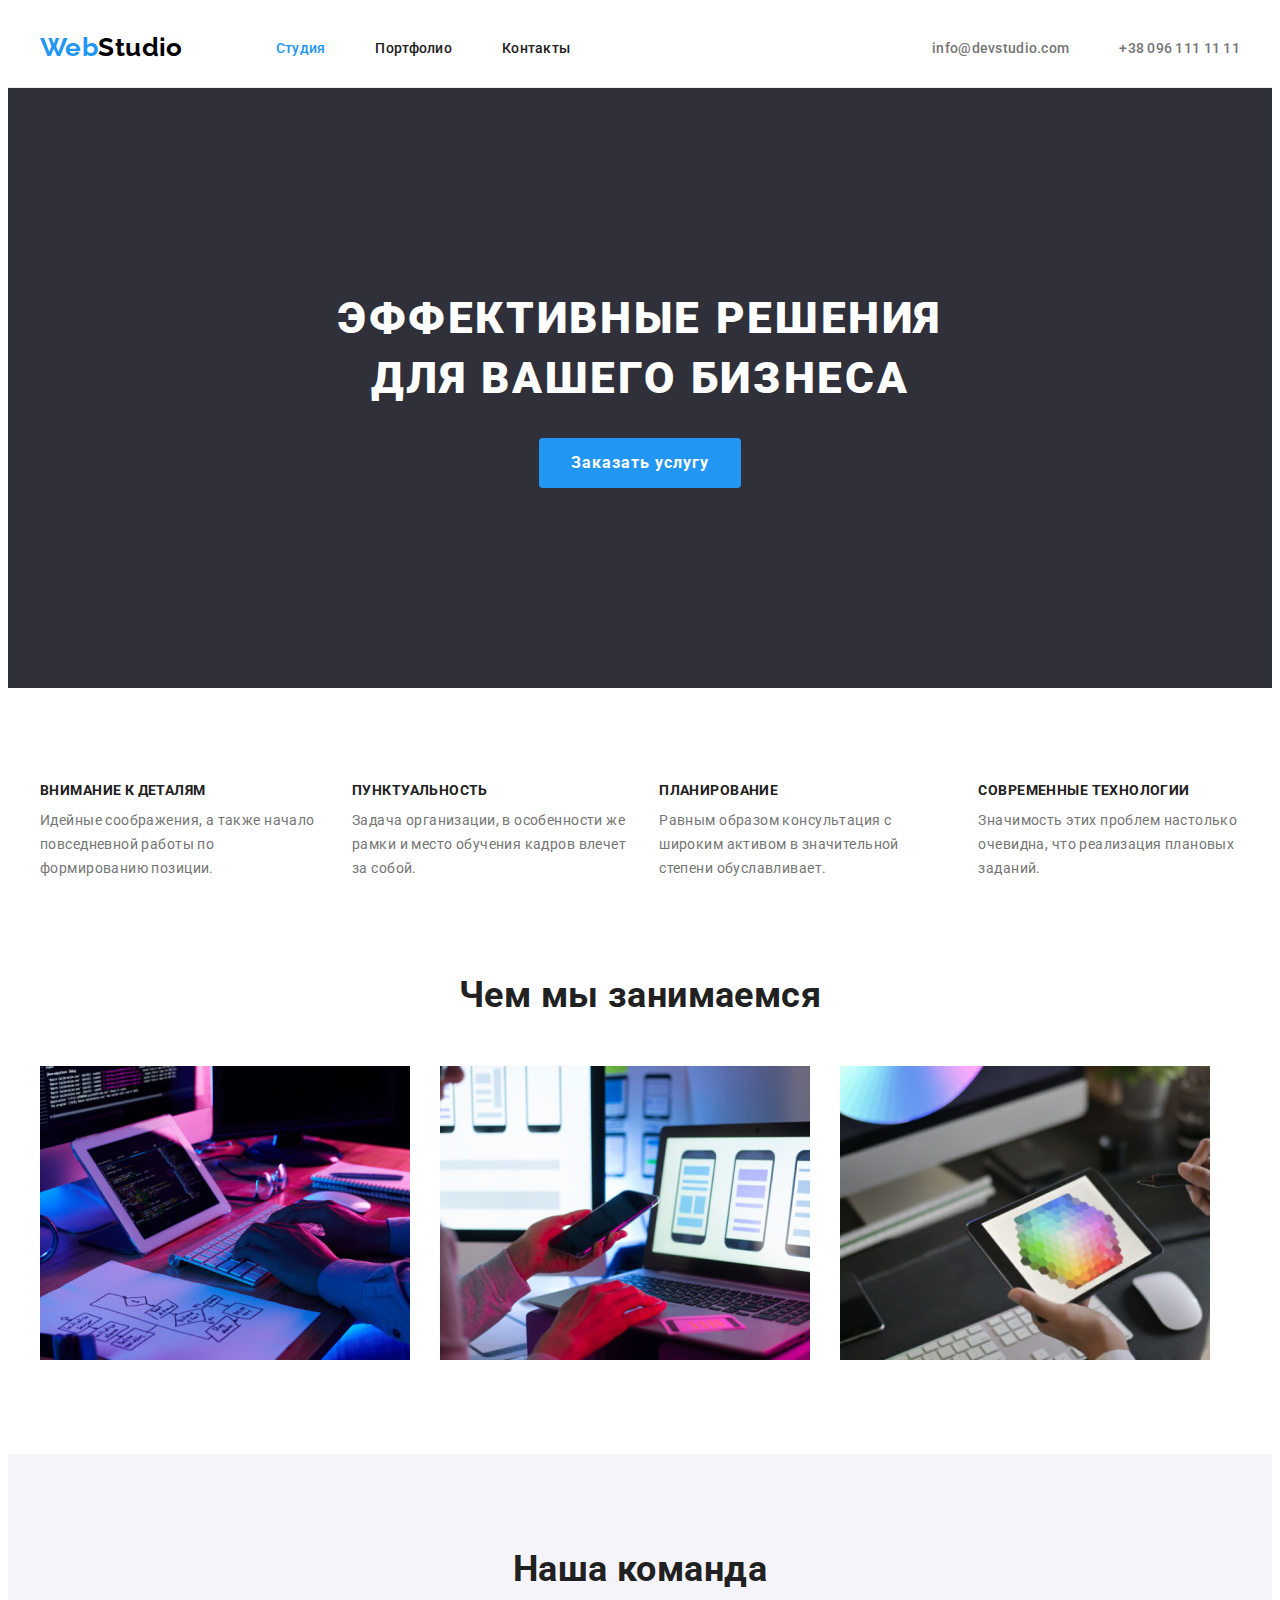
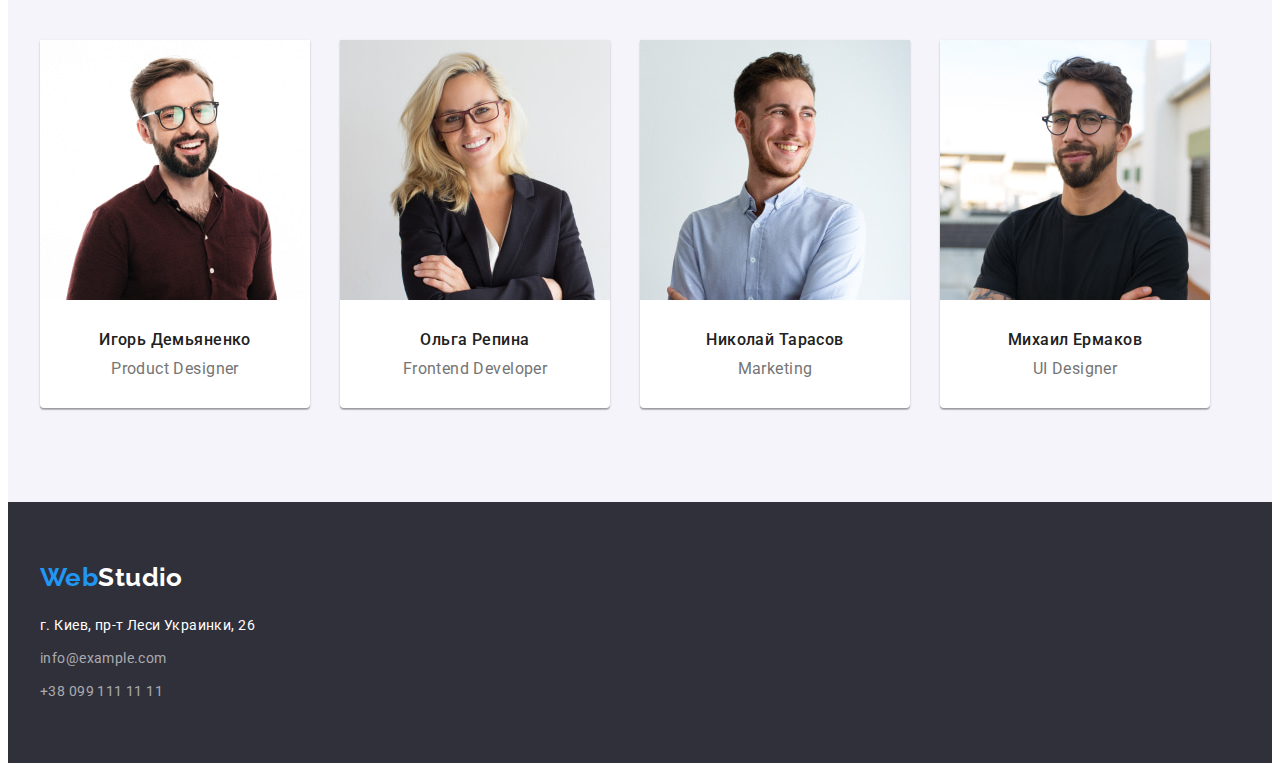
==== index.html @ efe9f65e "Initial commit" ====
<!DOCTYPE html>
<html lang="ru">
  <head>
    <meta charset="UTF-8" />
    <meta http-equiv="X-UA-Compatible" content="IE=edge" />
    <meta name="viewport" content="width=device-width, initial-scale=1.0" />
    <title>Студия</title>
    <link rel="preconnect" href="https://fonts.googleapis.com" />
    <link rel="preconnect" href="https://fonts.gstatic.com" crossorigin />
    <link
      href="https://fonts.googleapis.com/css2?family=Raleway:wght@700&family=Roboto:wght@400;500;700;900&display=swap"
      rel="stylesheet"
    />
    <!-- Normalize start -->
    <link
      rel="stylesheet"
      href="https://cdnjs.cloudflare.com/ajax/libs/modern-normalize/1.1.0/modern-normalize.min.css"
      integrity="sha512-wpPYUAdjBVSE4KJnH1VR1HeZfpl1ub8YT/NKx4PuQ5NmX2tKuGu6U/JRp5y+Y8XG2tV+wKQpNHVUX03MfMFn9Q=="
      crossorigin="anonymous"
      referrerpolicy="no-referrer"
    />
    <!-- Normalize end -->
    <link rel="stylesheet" href="./css/styles.css" />
  </head>
  <body>
    <header class="header">
      <div class="container header-container">
        <nav class="header-nav">
          <a class="logo link" href="./index.html"><span class="web">Web</span>Studio</a>

          <ul class="header-list list">
            <li class="header-item">
              <a class="header-link link header-link-current" href="./index.html">Студия</a>
            </li>
            <li class="header-item">
              <a class="header-link link" href="./portfolio.html">Портфолио</a>
            </li>
            <li class="header-item">
              <a class="header-link link" href="/">Контакты</a>
            </li>
          </ul>
        </nav>

        <ul class="contacts list">
          <li class="contacts-item">
            <a class="contacts-mail link" href="mailto:info@devstudio.com">info@devstudio.com</a>
          </li>
          <li class="contacts-item">
            <a class="contacts-phone link" href="tel:+380961111111">+38 096 111 11 11</a>
          </li>
        </ul>
      </div>
    </header>

    <main>
      <section class="hero-section">
        <div class="container">
          <h1 class="hero-title">Эффективные решения для вашего бизнеса</h1>
          <button class="hero-btn btn" type="button">Заказать услугу</button>
        </div>
      </section>

      <section class="feature section">
        <div class="container feature-container">
          <!-- Скрытый заголовок-->
          <h2 class="visually-hidden">Особенности</h2>
          <ul class="feature-list list">
            <li class="feature-item">
              <h3 class="feature-title link">Внимание к деталям</h3>
              <p class="feature-descr">
                Идейные соображения, а также начало повседневной работы по формированию позиции.
              </p>
            </li>
            <li class="feature-item">
              <h3 class="feature-title link">Пунктуальность</h3>
              <p class="feature-descr">
                Задача организации, в особенности же рамки и место обучения кадров влечет за собой.
              </p>
            </li>
            <li class="feature-item">
              <h3 class="feature-title link">Планирование</h3>
              <p class="feature-descr">
                Равным образом консультация с широким активом в значительной степени обуславливает.
              </p>
            </li>
            <li class="feature-item">
              <h3 class="feature-title link">Современные технологии</h3>
              <p class="feature-descr">
                Значимость этих проблем настолько очевидна, что реализация плановых заданий.
              </p>
            </li>
          </ul>
        </div>
      </section>

      <section class="info section">
        <div class="container">
          <h2 class="info-title title">Чем мы занимаемся</h2>

          <ul class="info-list list">
            <li class="info-item">
              <img
                src="./images/about/box1.jpg"
                alt="верстка проекта"
                width="370"
                class="img link"
              />
            </li>
            <li class="info-item">
              <img
                src="./images/about/box2.jpg"
                alt="дизайн странички на телефоне"
                width="370"
                class="img link"
              />
            </li>
            <li class="info-item">
              <img
                src="./images/about/box3.jpg"
                alt="диаграмма цветовой гаммы"
                width="370"
                class="img link"
              />
            </li>
          </ul>
        </div>
      </section>

      <section class="team section">
        <div class="container">
          <h2 class="team-title title">Наша команда</h2>
          <ul class="team-list list">
            <li class="team-card">
              <img
                src="./images/team/imgigor.jpg"
                alt="Игорь Демьяненко дизайнер"
                width="270"
                class="avatar link"
              />
              <div class="team-name">
                <h3 class="team-subtitle">Игорь Демьяненко</h3>
                <p class="team-descr" lang="en">Product Designer</p>
              </div>
            </li>
            <li class="team-card">
              <img
                src="./images/team/img.jpg"
                alt="Ольга Репина фронтенд разработчик"
                width="270"
                class="avatar link"
              />
              <div class="team-name">
                <h3 class="team-subtitle">Ольга Репина</h3>
                <p class="team-descr" lang="en">Frontend Developer</p>
              </div>
            </li>
            <li class="team-card">
              <img
                src="./images/team/imgnikolas.jpg"
                alt="Николай Тарасов маркетолог"
                width="270"
                class="avatar link"
              />
              <div class="team-name">
                <h3 class="team-subtitle">Николай Тарасов</h3>
                <p class="team-descr" lang="en">Marketing</p>
              </div>
            </li>
            <li class="team-card">
              <img
                src="./images/team/imgmihail.jpg"
                alt="Михаил Ермаков UI-дизайнер"
                width="270"
                class="avatar link"
              />
              <div class="team-name">
                <h3 class="team-subtitle">Михаил Ермаков</h3>
                <p class="team-descr" lang="en">UI Designer</p>
              </div>
            </li>
          </ul>
        </div>
      </section>
    </main>

    <footer class="footer">
      <div class="container">
        <a class="footer-logo link" href="./index.html"><span class="web">Web</span>Studio</a>

        <address class="footer-address">
          <ul class="footer-list list">
            <li class="footer-item">
              <a
                class="footer-link link foot"
                href="http://www.google.com/maps/place"
                target="_blank"
                rel="noopener noreferre"
                >г. Киев, пр-т Леси Украинки, 26</a
              >
            </li>
            <li class="footer-item">
              <a class="footer-mail link foot" href="mailto:info@example.com">info@example.com</a>
            </li>
            <li class="footer-item">
              <a class="footer-phone link foot" href="tel:+380991111111">+38 099 111 11 11</a>
            </li>
          </ul>
        </address>
      </div>
    </footer>
  </body>
</html>
---- css/styles.css ----
:root {
  /* fonts */
  --main-font: 'Roboto', sans-serif;
  --secondary-font: 'Raleway', sans-serif;

  /* text color */
  --main-txt-cl: #212121;
  --accent-txt-cl: #2196f3;
  --white-txt-cl: #ffffff;
  --descr-txt-cl: #757575;
  --foot-txt-cl: rgba(255, 255, 255, 0.6);

  /* bg colors */
  --white-bg-cl: #ffffff;
  --light-bg-cl: #f5f4fa;
  --dark-bg-cl: #2f303a;
  --accent-bg-cl: #2196f3;
  --btn-bg-cl: #188ce8;
  --border-head-cl: #ececec;
  --border-card-cl: #eeeeee;
}

/* reset styles */
.link {
  text-decoration: none;
  color: currentColor;
}

h1,
h2,
h3,
h4,
h5,
h6,
p {
  margin: 0;
}

img {
  display: block;
  max-width: 100%;
  height: auto;
}

.list {
  list-style: none;
  padding: 0;
  margin: 0;
}

address {
  font-style: normal;
}

/* base styles */
.container {
  width: 1200px;
  margin-left: auto;
  margin-right: auto;
  padding-left: 15px;
  padding-right: 15px;

  /* outline: 2px solid red;
  outline-offset: -2px; */
}

.section {
  padding-top: 94px;
  padding-bottom: 94px;
}

.btn {
  font-family: inherit;
  cursor: pointer;
  border-radius: 4px;
}

.footer-address {
  font-style: normal;
  margin-top: 20px;
}

body {
  font-family: var(--main-font);
  font-size: 14px;
  letter-spacing: 0.03em;
  color: var(--main-txt-cl);
  background-color: var(--white-bg-cl);
}

/* hidden header */

.visually-hidden {
  position: absolute;
  width: 1px;
  height: 1px;
  margin: -1px;
  border: 0;
  padding: 0;

  white-space: nowrap;
  clip-path: inset(100%);
  clip: rect(0 0 0 0);
  overflow: hidden;
}

/* logo */

.logo {
  color: #000000;
  margin-right: 93px;
}

.web {
  color: var(--accent-txt-cl);
}

.footer-logo {
  color: var(--white-txt-cl);
}

.logo,
.footer-logo,
.web {
  font-family: var(--secondary-font);
  font-weight: 700;
  font-size: 26px;
  line-height: calc(31 / 26);
}

/* HEADER */
.header {
  border-bottom: 1px solid var(--border-head-cl);
}

.header-container {
  display: flex;
  align-items: center;
}

.header-nav {
  display: flex;
  margin-right: auto;
  align-items: center;
}

.header-link {
  font-weight: 500;
  line-height: calc(16 / 14);
  letter-spacing: 0.02em;
  padding-top: 32px;
  padding-bottom: 31px;
  display: block;
}

.header-link:hover,
.header-link:focus {
  color: var(--accent-txt-cl);
}

.header-link-current {
  color: var(--accent-txt-cl);
}

.header-list {
  display: flex;
  gap: 50px;
}

.contacts {
  display: flex;
  gap: 50px;
}

.contacts-mail {
  font-weight: 500;
  line-height: calc(16 / 14);
  letter-spacing: 0.02em;
  color: var(--descr-txt-cl);
  padding-top: 32px;
  padding-bottom: 31px;
  display: block;
}

.contacts-mail:hover,
.contacts-mail:focus {
  color: var(--accent-txt-cl);
}

.contacts-phone {
  font-weight: 500;
  line-height: calc(16 / 14);
  letter-spacing: 0.02em;
  color: var(--descr-txt-cl);
  padding-top: 32px;
  padding-bottom: 31px;
  display: block;
}

.contacts-phone:hover,
.contacts-phone:focus {
  color: var(--accent-txt-cl);
}

/* MAIN */

.hero-section {
  background-color: var(--dark-bg-cl);
  padding: 200px 0;
  text-align: center;
}

.hero-title {
  font-weight: 900;
  font-size: 44px;
  line-height: calc(60 / 44);
  letter-spacing: 0.06em;
  text-transform: uppercase;
  color: var(--white-txt-cl);
  width: 696px;
  margin: 0 auto;
  text-align: center;
  margin-bottom: 30px;
}

.hero-btn {
  min-width: 200px;
  padding: 10px 32px;
  border: none;
  background-color: var(--accent-bg-cl);
  font-weight: 700;
  font-size: 16px;
  line-height: calc(30 / 16);
  letter-spacing: 0.06em;
  color: var(--white-txt-cl);
}

.hero-btn:hover,
.hero-btn:focus {
  background-color: var(--btn-bg-cl);
}

.feature-list {
  display: flex;
  flex-basis: 270px;
  gap: 30px;
  align-items: center;
}

.feature-title {
  font-weight: 700;
  font-size: 14px;
  line-height: calc(16 / 14);
  text-transform: uppercase;
  color: var(--main-txt-cl);
  margin-bottom: 10px;
}
.feature-descr {
  line-height: 24px;
  color: var(--descr-txt-cl);
}

.info {
  padding-top: 0;
}
.title {
  font-weight: 700;
  font-size: 36px;
  line-height: calc(42 / 36);
  color: var(--main-txt-cl);
  margin-bottom: 50px;
  text-align: center;
}

.info-list {
  display: flex;
  gap: 30px;
  padding-top: 0;
}

.team {
  background-color: var(--light-bg-cl);
}

.team-list {
  display: flex;
  gap: 30px;
}

.team-card {
  background-color: var(--white-bg-cl);
  box-shadow: 0px 1px 3px rgba(0, 0, 0, 0.12), 0px 1px 1px rgba(0, 0, 0, 0.14),
    0px 2px 1px rgba(0, 0, 0, 0.2);
  border-radius: 0px 0px 4px 4px;
}

.team-name {
  padding: 30px 0;
}

.team-subtitle {
  font-weight: 500;
  font-size: 16px;
  line-height: calc(19 / 16);
  color: var(--main-txt-cl);
  margin-bottom: 10px;
  text-align: center;
}

.team-descr {
  font-size: 16px;
  line-height: calc(19 / 16);
  color: var(--descr-txt-cl);
  text-align: center;
}

/* FOOTER */

.footer {
  background-color: var(--dark-bg-cl);
  padding-top: 60px;
  padding-bottom: 60px;
}

.footer-link {
  line-height: calc(24 / 14);
  color: var(--white-txt-cl);
}

.footer-item {
  margin-bottom: 9px;
}

.footer-item:last-child {
  margin-bottom: 0;
}

.footer-mail,
.footer-phone {
  line-height: calc(24 / 14);
  color: var(--foot-txt-cl);
}

.foot:hover,
.foot:focus {
  color: var(--accent-txt-cl);
}

/* PORTFOLIO */

.filters-list {
  display: flex;
  justify-content: center;
  gap: 8px;
  margin-bottom: 50px;
}

.filters-btn {
  padding: 6px 22px;
  background-color: var(--light-bg-cl);
  font-weight: 500;
  font-size: 16px;
  line-height: calc(26 / 16);
  letter-spacing: 0.03em;
  color: var(--main-txt-cl);
  border: none;
}

.filters-btn:hover,
.filters-btn:focus {
  background-color: var(--accent-bg-cl);
  color: var(--white-txt-cl);
}

.filters-btn-current {
  background-color: var(--accent-bg-cl);
  color: var(--white-txt-cl);
}

.product-list {
  display: flex;
  flex-wrap: wrap;
  gap: 30px;
}

.product-item {
  flex-basis: calc((100% - 60px) / 3);
}

.product-name {
  padding-top: 20px;
  padding-right: 24px;
  padding-bottom: 20px;
  padding-left: 24px;
  border: 1px solid var(--border-card-cl);
}

.product-title {
  font-weight: 700;
  font-size: 18px;
  line-height: calc(36 / 18);
  letter-spacing: 0.06em;
  color: var(--main-txt-cl);
  margin-bottom: 4px;
}

.product-descr {
  font-size: 16px;
  line-height: calc(30 / 16);
  color: var(--descr-txt-cl);
}
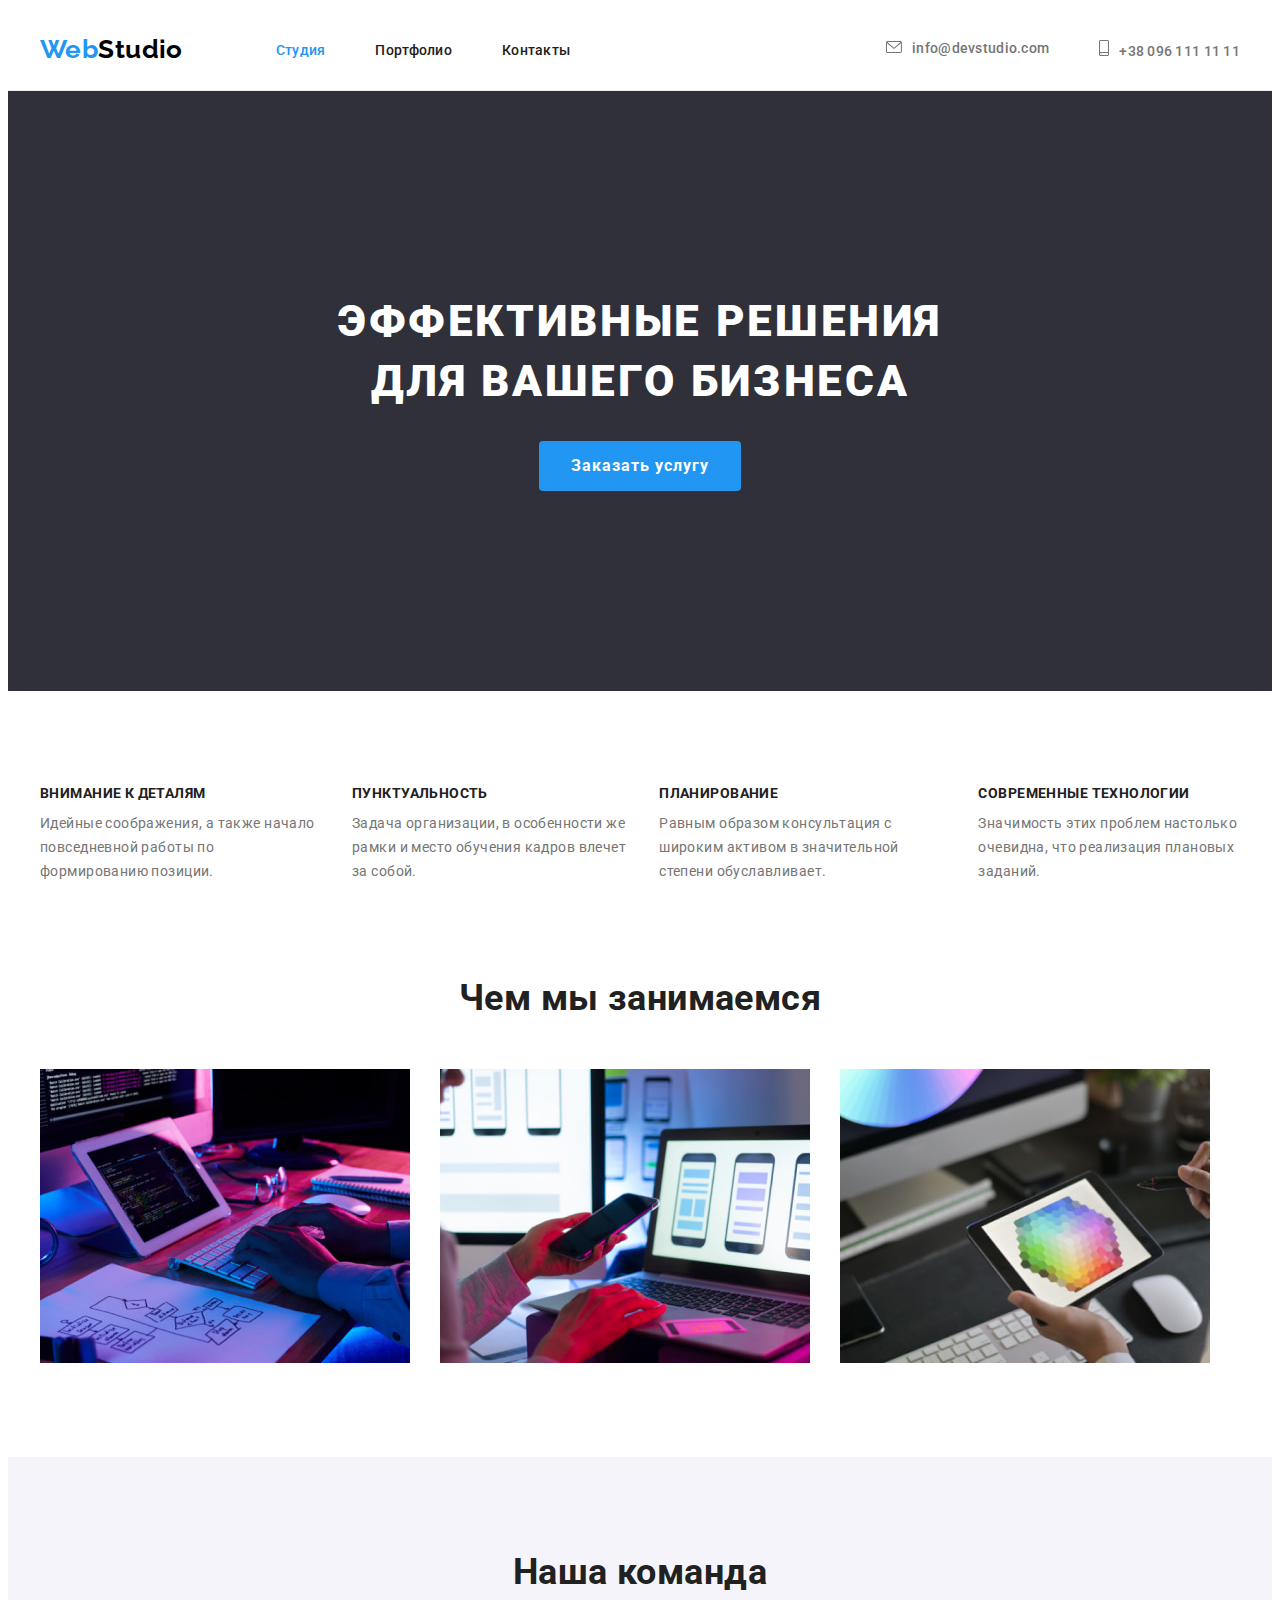
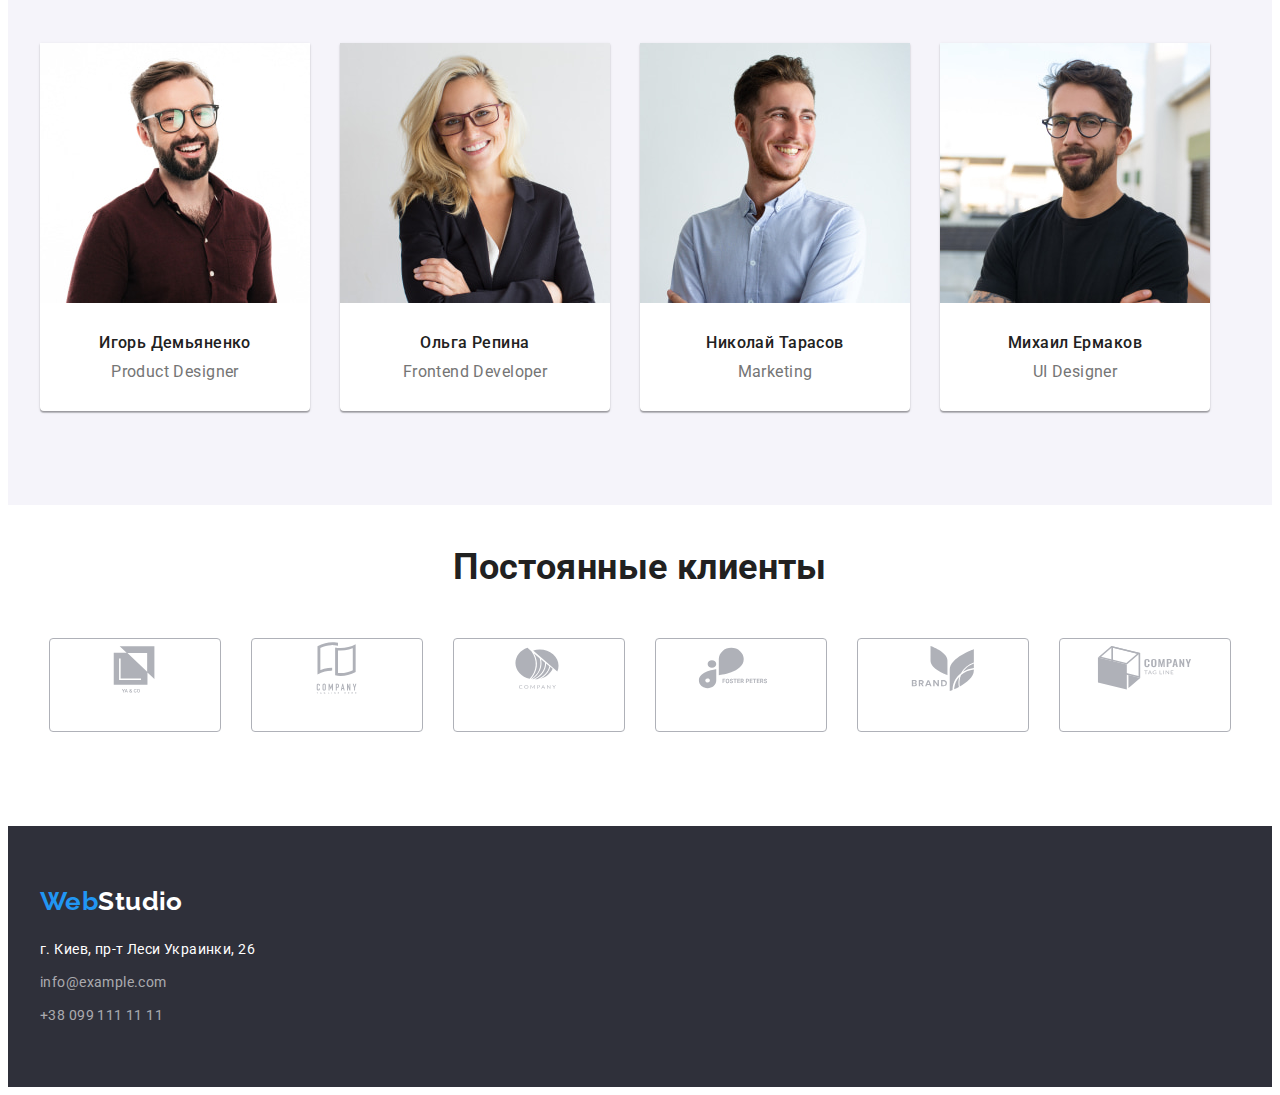
==== commit 0cb5956a: "add icons contacts" ====
--- a/index.html
+++ b/index.html
@@ -43,10 +43,14 @@
 
         <ul class="contacts list">
           <li class="contacts-item">
-            <a class="contacts-mail link" href="mailto:info@devstudio.com">info@devstudio.com</a>
+            <a class="contacts-mail contacts-link link" href="mailto:info@devstudio.com"><svg class="mail-icon icon">
+              <use href="./images/icons.svg#envelope"></use>
+            </svg>info@devstudio.com</a>
           </li>
           <li class="contacts-item">
-            <a class="contacts-phone link" href="tel:+380961111111">+38 096 111 11 11</a>
+            <a class="contacts-phone contacts-link link" href="tel:+380961111111"><svg class="phone-icon icon">
+              <use href="./images/icons.svg#smartphone"></use>
+            </svg>+38 096 111 11 11</a>
           </li>
         </ul>
       </div>
@@ -178,6 +182,73 @@
                 <p class="team-descr" lang="en">UI Designer</p>
               </div>
             </li>
+          </ul>
+        </div>
+      </section>
+      <section class="clients section">
+        <div class="container">
+          <h2 class="clients-title title">Постоянные клиенты</h2>
+          <ul class="clients-list list">
+            <li class="clients-item"><a
+              class="clients-link link"
+              href=""
+              target="_blank"
+              rel="noopener noreferrer"
+              aria-label="компания YA&CO">
+              <svg class="clients-icon" width="106" height="60">
+              <use href="./images/icons.svg#logo1"></use>
+              </svg></a
+            ></li>
+            <li class="clients-item"><a
+            class="clients-link link"
+            href=""
+            target="_blank"
+            rel="noopener noreferrer"
+            aria-label="компания Tagline Here">
+            <svg class="clients-icon" width="106" height="60">
+            <use href="./images/icons.svg#logo2"></use>
+            </svg></a
+          ></li>
+            <li class="clients-item"><a
+              class="clients-link link"
+              href=""
+              target="_blank"
+              rel="noopener noreferrer"
+              aria-label="компания Company">
+              <svg class="clients-icon" width="106" height="60">
+              <use href="./images/icons.svg#logo3"></use>
+              </svg></a
+            ></li>
+            <li class="clients-item"><a
+              class="clients-link link"
+              href=""
+              target="_blank"
+              rel="noopener noreferrer"
+              aria-label="компания Foster Peters">
+              <svg class="clients-icon" width="106" height="60">
+              <use href="./images/icons.svg#logo4"></use>
+              </svg></a
+            ></li>
+            <li class="clients-item"><a
+              class="clients-link link"
+              href=""
+              target="_blank"
+              rel="noopener noreferrer"
+              aria-label="компания Brand">
+              <svg class="clients-icon" width="106" height="60">
+              <use href="./images/icons.svg#logo5"></use>
+              </svg></a
+            ></li>
+            <li class="clients-item"><a
+              class="clients-link link"
+              href=""
+              target="_blank"
+              rel="noopener noreferrer"
+              aria-label="компания Tagline">
+              <svg class="clients-icon" width="106" height="60">
+              <use href="./images/icons.svg#logo6"></use>
+              </svg></a
+            ></li>
           </ul>
         </div>
       </section>
--- a/css/styles.css
+++ b/css/styles.css
@@ -18,6 +18,7 @@
   --btn-bg-cl: #188ce8;
   --border-head-cl: #ececec;
   --border-card-cl: #eeeeee;
+  --icon-bg-cl: #afb1b8;
 }
 
 /* reset styles */
@@ -170,6 +171,34 @@
 .contacts {
   display: flex;
   gap: 50px;
+}
+
+.contacts-link {
+  display: flex;
+  align-items: center;
+  padding-top: 32px;
+  padding-bottom: 31px;
+}
+
+.icon {
+  display: inline-block;
+  content: '';
+  fill: currentColor;
+  margin-right: 10px;
+  align-items: center;
+}
+.mail-icon {
+  width: 16px;
+  height: 12px;
+}
+.phone-icon {
+  width: 10px;
+  height: 16px;
+}
+.contact-link:hover,
+.mail-icon:hover,
+.tel-icon:hover {
+  color: var(--accent-bg-cl);
 }
 
 .contacts-mail {
@@ -247,6 +276,15 @@
   align-items: center;
 }
 
+/* .feature-item::before {
+  display: block;
+  content: "";
+  height: 120px;
+  background: var(--light-bg-cl);
+  border-radius: 4px;
+  margin-bottom: 30px;
+} */
+
 .feature-title {
   font-weight: 700;
   font-size: 14px;
@@ -314,6 +352,36 @@
   text-align: center;
 }
 
+/* Clients */
+.clients {
+  padding-top: 41px;
+}
+
+.clients-list {
+  display: flex;
+  align-items: center;
+  justify-content: center;
+  gap: 30px;
+}
+
+.clients-link {
+  display: flex;
+  align-content: center;
+  justify-content: center;
+  width: 170px;
+  height: 92px;
+  border: 1px solid var(--icon-bg-cl);
+  border-radius: 4px;
+  background-color: var(--white-bg-cl);
+}
+
+.clients-icon {
+  fill: var(--icon-bg-cl);
+}
+
+.clients-link:hover .clients-icon {
+  fill: var(--accent-bg-cl);
+}
 /* FOOTER */
 
 .footer {
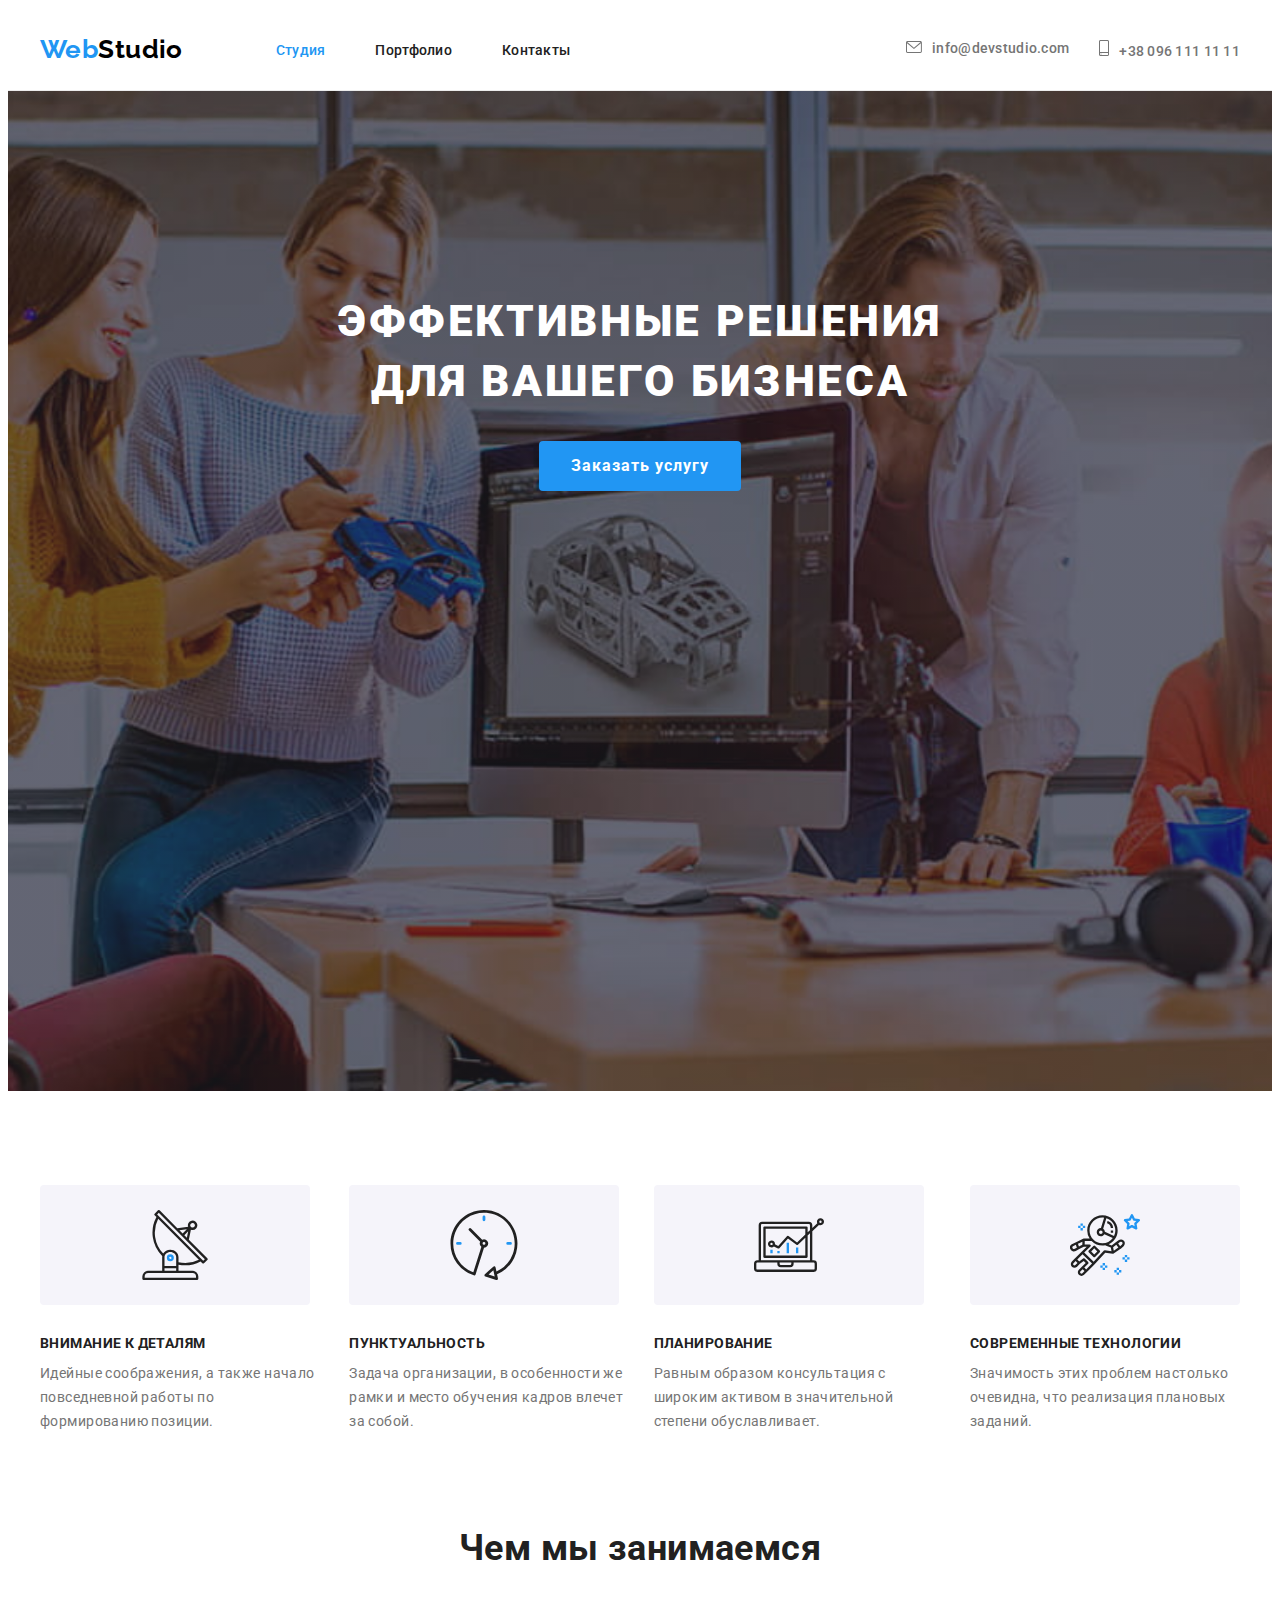
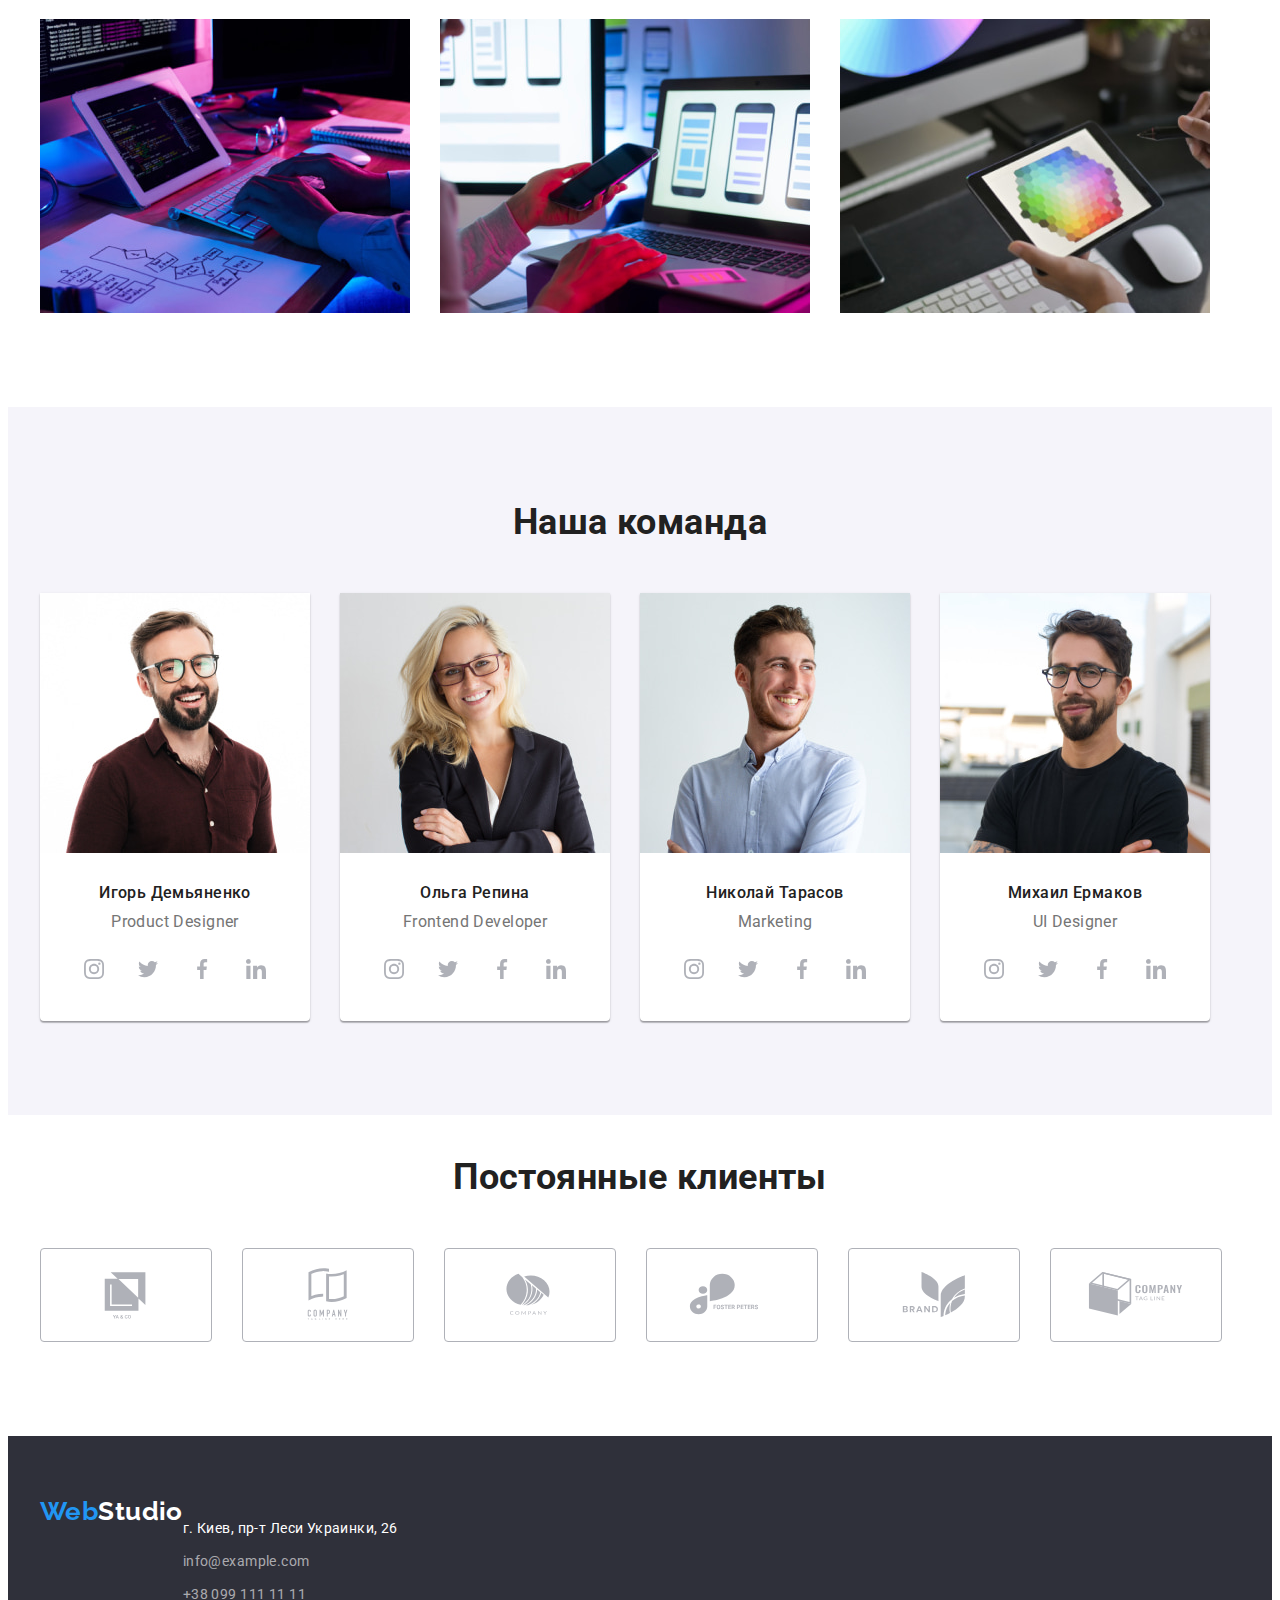
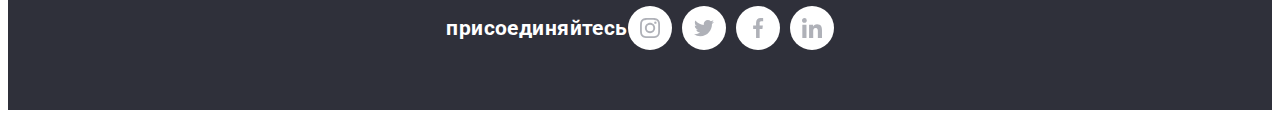
==== commit 64449ded: "update" ====
--- a/index.html
+++ b/index.html
@@ -1,273 +1,350 @@
 <!DOCTYPE html>
 <html lang="ru">
-  <head>
-    <meta charset="UTF-8" />
-    <meta http-equiv="X-UA-Compatible" content="IE=edge" />
-    <meta name="viewport" content="width=device-width, initial-scale=1.0" />
-    <title>Студия</title>
-    <link rel="preconnect" href="https://fonts.googleapis.com" />
-    <link rel="preconnect" href="https://fonts.gstatic.com" crossorigin />
-    <link
-      href="https://fonts.googleapis.com/css2?family=Raleway:wght@700&family=Roboto:wght@400;500;700;900&display=swap"
-      rel="stylesheet"
-    />
-    <!-- Normalize start -->
-    <link
-      rel="stylesheet"
-      href="https://cdnjs.cloudflare.com/ajax/libs/modern-normalize/1.1.0/modern-normalize.min.css"
-      integrity="sha512-wpPYUAdjBVSE4KJnH1VR1HeZfpl1ub8YT/NKx4PuQ5NmX2tKuGu6U/JRp5y+Y8XG2tV+wKQpNHVUX03MfMFn9Q=="
-      crossorigin="anonymous"
-      referrerpolicy="no-referrer"
-    />
-    <!-- Normalize end -->
-    <link rel="stylesheet" href="./css/styles.css" />
-  </head>
-  <body>
-    <header class="header">
-      <div class="container header-container">
-        <nav class="header-nav">
-          <a class="logo link" href="./index.html"><span class="web">Web</span>Studio</a>
-
-          <ul class="header-list list">
-            <li class="header-item">
-              <a class="header-link link header-link-current" href="./index.html">Студия</a>
-            </li>
-            <li class="header-item">
-              <a class="header-link link" href="./portfolio.html">Портфолио</a>
-            </li>
-            <li class="header-item">
-              <a class="header-link link" href="/">Контакты</a>
-            </li>
-          </ul>
-        </nav>
-
-        <ul class="contacts list">
-          <li class="contacts-item">
-            <a class="contacts-mail contacts-link link" href="mailto:info@devstudio.com"><svg class="mail-icon icon">
+
+<head>
+  <meta charset="UTF-8" />
+  <meta http-equiv="X-UA-Compatible" content="IE=edge" />
+  <meta name="viewport" content="width=device-width, initial-scale=1.0" />
+  <title>Студия</title>
+  <link rel="preconnect" href="https://fonts.googleapis.com" />
+  <link rel="preconnect" href="https://fonts.gstatic.com" crossorigin />
+  <link href="https://fonts.googleapis.com/css2?family=Raleway:wght@700&family=Roboto:wght@400;500;700;900&display=swap"
+    rel="stylesheet" />
+  <!-- Normalize start -->
+  <link rel="stylesheet" href="https://cdnjs.cloudflare.com/ajax/libs/modern-normalize/1.1.0/modern-normalize.min.css"
+    integrity="sha512-wpPYUAdjBVSE4KJnH1VR1HeZfpl1ub8YT/NKx4PuQ5NmX2tKuGu6U/JRp5y+Y8XG2tV+wKQpNHVUX03MfMFn9Q=="
+    crossorigin="anonymous" referrerpolicy="no-referrer" />
+  <!-- Normalize end -->
+  <link rel="stylesheet" href="./css/styles.css" />
+</head>
+
+<body>
+  <header class="header">
+    <div class="container header-container">
+      <nav class="header-nav">
+        <a class="logo link" href="./index.html"><span class="web">Web</span>Studio</a>
+
+        <ul class="header-list list">
+          <li class="header-item">
+            <a class="header-link link header-link-current" href="./index.html">Студия</a>
+          </li>
+          <li class="header-item">
+            <a class="header-link link" href="./portfolio.html">Портфолио</a>
+          </li>
+          <li class="header-item">
+            <a class="header-link link" href="/">Контакты</a>
+          </li>
+        </ul>
+      </nav>
+
+      <ul class="contacts list">
+        <li class="contacts-item">
+          <a class="contacts-mail contacts-link link" href="mailto:info@devstudio.com"><svg class="mail-icon icon">
               <use href="./images/icons.svg#envelope"></use>
             </svg>info@devstudio.com</a>
-          </li>
-          <li class="contacts-item">
-            <a class="contacts-phone contacts-link link" href="tel:+380961111111"><svg class="phone-icon icon">
+        </li>
+        <li class="contacts-item">
+          <a class="contacts-phone contacts-link link" href="tel:+380961111111"><svg class="phone-icon icon">
               <use href="./images/icons.svg#smartphone"></use>
             </svg>+38 096 111 11 11</a>
-          </li>
-        </ul>
-      </div>
-    </header>
-
-    <main>
-      <section class="hero-section">
-        <div class="container">
-          <h1 class="hero-title">Эффективные решения для вашего бизнеса</h1>
-          <button class="hero-btn btn" type="button">Заказать услугу</button>
-        </div>
-      </section>
-
-      <section class="feature section">
-        <div class="container feature-container">
-          <!-- Скрытый заголовок-->
-          <h2 class="visually-hidden">Особенности</h2>
-          <ul class="feature-list list">
-            <li class="feature-item">
-              <h3 class="feature-title link">Внимание к деталям</h3>
-              <p class="feature-descr">
-                Идейные соображения, а также начало повседневной работы по формированию позиции.
-              </p>
-            </li>
-            <li class="feature-item">
-              <h3 class="feature-title link">Пунктуальность</h3>
-              <p class="feature-descr">
-                Задача организации, в особенности же рамки и место обучения кадров влечет за собой.
-              </p>
-            </li>
-            <li class="feature-item">
-              <h3 class="feature-title link">Планирование</h3>
-              <p class="feature-descr">
-                Равным образом консультация с широким активом в значительной степени обуславливает.
-              </p>
-            </li>
-            <li class="feature-item">
-              <h3 class="feature-title link">Современные технологии</h3>
-              <p class="feature-descr">
-                Значимость этих проблем настолько очевидна, что реализация плановых заданий.
-              </p>
-            </li>
-          </ul>
-        </div>
-      </section>
-
-      <section class="info section">
-        <div class="container">
-          <h2 class="info-title title">Чем мы занимаемся</h2>
-
-          <ul class="info-list list">
-            <li class="info-item">
-              <img
-                src="./images/about/box1.jpg"
-                alt="верстка проекта"
-                width="370"
-                class="img link"
-              />
-            </li>
-            <li class="info-item">
-              <img
-                src="./images/about/box2.jpg"
-                alt="дизайн странички на телефоне"
-                width="370"
-                class="img link"
-              />
-            </li>
-            <li class="info-item">
-              <img
-                src="./images/about/box3.jpg"
-                alt="диаграмма цветовой гаммы"
-                width="370"
-                class="img link"
-              />
-            </li>
-          </ul>
-        </div>
-      </section>
-
-      <section class="team section">
-        <div class="container">
-          <h2 class="team-title title">Наша команда</h2>
-          <ul class="team-list list">
-            <li class="team-card">
-              <img
-                src="./images/team/imgigor.jpg"
-                alt="Игорь Демьяненко дизайнер"
-                width="270"
-                class="avatar link"
-              />
-              <div class="team-name">
-                <h3 class="team-subtitle">Игорь Демьяненко</h3>
-                <p class="team-descr" lang="en">Product Designer</p>
-              </div>
-            </li>
-            <li class="team-card">
-              <img
-                src="./images/team/img.jpg"
-                alt="Ольга Репина фронтенд разработчик"
-                width="270"
-                class="avatar link"
-              />
-              <div class="team-name">
-                <h3 class="team-subtitle">Ольга Репина</h3>
-                <p class="team-descr" lang="en">Frontend Developer</p>
-              </div>
-            </li>
-            <li class="team-card">
-              <img
-                src="./images/team/imgnikolas.jpg"
-                alt="Николай Тарасов маркетолог"
-                width="270"
-                class="avatar link"
-              />
-              <div class="team-name">
-                <h3 class="team-subtitle">Николай Тарасов</h3>
-                <p class="team-descr" lang="en">Marketing</p>
-              </div>
-            </li>
-            <li class="team-card">
-              <img
-                src="./images/team/imgmihail.jpg"
-                alt="Михаил Ермаков UI-дизайнер"
-                width="270"
-                class="avatar link"
-              />
-              <div class="team-name">
-                <h3 class="team-subtitle">Михаил Ермаков</h3>
-                <p class="team-descr" lang="en">UI Designer</p>
-              </div>
-            </li>
-          </ul>
-        </div>
-      </section>
-      <section class="clients section">
-        <div class="container">
-          <h2 class="clients-title title">Постоянные клиенты</h2>
-          <ul class="clients-list list">
-            <li class="clients-item"><a
-              class="clients-link link"
-              href=""
-              target="_blank"
-              rel="noopener noreferrer"
-              aria-label="компания YA&CO">
-              <svg class="clients-icon" width="106" height="60">
-              <use href="./images/icons.svg#logo1"></use>
-              </svg></a
-            ></li>
-            <li class="clients-item"><a
-            class="clients-link link"
-            href=""
-            target="_blank"
-            rel="noopener noreferrer"
-            aria-label="компания Tagline Here">
-            <svg class="clients-icon" width="106" height="60">
-            <use href="./images/icons.svg#logo2"></use>
-            </svg></a
-          ></li>
-            <li class="clients-item"><a
-              class="clients-link link"
-              href=""
-              target="_blank"
-              rel="noopener noreferrer"
+        </li>
+      </ul>
+    </div>
+  </header>
+
+  <main>
+    <section class="hero-section overlay">
+      <div class="container">
+        <h1 class="hero-title">Эффективные решения для вашего бизнеса</h1>
+        <button class="hero-btn btn" type="button">Заказать услугу</button>
+      </div>
+    </section>
+
+    <section class="feature section">
+      <div class="container feature-container">
+        <!-- Скрытый заголовок-->
+        <h2 class="visually-hidden">Особенности</h2>
+        <ul class="feature-list list">
+          <li class="feature-item">
+            <div class="thumb">
+              <svg class="feature-icons" width="70" height="70">
+                <use href="./images/icons.svg#antenna"></use>
+              </svg>
+            </div>
+            <h3 class="feature-title link">Внимание к деталям</h3>
+            <p class="feature-descr">
+              Идейные соображения, а также начало повседневной работы по формированию позиции.
+            </p>
+          </li>
+          <li class="feature-item">
+            <div class="thumb">
+              <svg class="feature-icons" width="70" height="70">
+                <use href="./images/icons.svg#clock"></use>
+              </svg>
+            </div>
+            <h3 class="feature-title link">Пунктуальность</h3>
+            <p class="feature-descr">
+              Задача организации, в особенности же рамки и место обучения кадров влечет за собой.
+            </p>
+          </li>
+          <li class="feature-item">
+            <div class="thumb">
+              <svg class="feature-icons" width="70" height="70">
+                <use href="./images/icons.svg#diagram"></use>
+              </svg>
+            </div>
+            <h3 class="feature-title link">Планирование</h3>
+            <p class="feature-descr">
+              Равным образом консультация с широким активом в значительной степени обуславливает.
+            </p>
+          </li>
+          <li class="feature-item">
+            <div class="thumb">
+              <svg class="feature-icons" width="70" height="70">
+                <use href="./images/icons.svg#astronaut"></use>
+              </svg>
+            </div>
+            <h3 class="feature-title link">Современные технологии</h3>
+            <p class="feature-descr">
+              Значимость этих проблем настолько очевидна, что реализация плановых заданий.
+            </p>
+          </li>
+        </ul>
+      </div>
+    </section>
+
+    <section class="info section">
+      <div class="container">
+        <h2 class="info-title title">Чем мы занимаемся</h2>
+
+        <ul class="info-list list">
+          <li class="info-item">
+            <img src="./images/about/box1.jpg" alt="верстка проекта" width="370" class="img link" />
+          </li>
+          <li class="info-item">
+            <img src="./images/about/box2.jpg" alt="дизайн странички на телефоне" width="370" class="img link" />
+          </li>
+          <li class="info-item">
+            <img src="./images/about/box3.jpg" alt="диаграмма цветовой гаммы" width="370" class="img link" />
+          </li>
+        </ul>
+      </div>
+    </section>
+
+    <section class="team section">
+      <div class="container">
+        <h2 class="team-title title">Наша команда</h2>
+        <ul class="team-list list">
+          <li class="team-card">
+            <img src="./images/team/imgigor.jpg" alt="Игорь Демьяненко дизайнер" width="270" class="avatar link" />
+            <div class="team-name">
+              <h3 class="team-subtitle">Игорь Демьяненко</h3>
+              <p class="team-descr" lang="en">Product Designer</p>
+              <ul class="socials list">
+                <li class="socials-item">
+                  <a class="socials-link link" href="" target="_blank" rel="noopener noreferrer" aria-label="instagram">
+                    <svg class="socials-icon" width="20" height="20">
+                      <use href="./images/icons.svg#instagram"></use>
+                    </svg>
+                  </a>
+                </li>
+                <li class="socials-item">
+                  <a class="socials-link link" href="" target="_blank" rel="noopener noreferrer" aria-label="twitter">
+                    <svg class="socials-icon" width="20" height="20">
+                      <use href="./images/icons.svg#twitter"></use>
+                    </svg>
+                  </a>
+                </li>
+                <li class="socials-item">
+                  <a class="socials-link link" href="" target="_blank" rel="noopener noreferrer" aria-label="facebook">
+                    <svg class="socials-icon" width="20" height="20">
+                      <use href="./images/icons.svg#facebook"></use>
+                    </svg>
+                  </a>
+                </li>
+                <li class="socials-item">
+                  <a class="socials-link link" href="" target="_blank" rel="noopener noreferrer" aria-label="linkedin">
+                    <svg class="socials-icon" width="20" height="20">
+                      <use href="./images/icons.svg#linkedin"></use>
+                    </svg>
+                  </a>
+                </li>
+              </ul>
+            </div>
+          </li>
+          <li class="team-card">
+            <img src="./images/team/img.jpg" alt="Ольга Репина фронтенд разработчик" width="270" class="avatar link" />
+            <div class="team-name">
+              <h3 class="team-subtitle">Ольга Репина</h3>
+              <p class="team-descr" lang="en">Frontend Developer</p>
+              <ul class="socials list">
+                <li class="socials-item">
+                  <a class="socials-link link" href="" target="_blank" rel="noopener noreferrer" aria-label="instagram">
+                    <svg class="socials-icon" width="20" height="20">
+                      <use href="./images/icons.svg#instagram"></use>
+                    </svg>
+                  </a>
+                </li>
+                <li class="socials-item">
+                  <a class="socials-link link" href="" target="_blank" rel="noopener noreferrer" aria-label="twitter">
+                    <svg class="socials-icon" width="20" height="20">
+                      <use href="./images/icons.svg#twitter"></use>
+                    </svg>
+                  </a>
+                </li>
+                <li class="socials-item">
+                  <a class="socials-link link" href="" target="_blank" rel="noopener noreferrer" aria-label="facebook">
+                    <svg class="socials-icon" width="20" height="20">
+                      <use href="./images/icons.svg#facebook"></use>
+                    </svg>
+                  </a>
+                </li>
+                <li class="socials-item">
+                  <a class="socials-link link" href="" target="_blank" rel="noopener noreferrer" aria-label="linkedin">
+                    <svg class="socials-icon" width="20" height="20">
+                      <use href="./images/icons.svg#linkedin"></use>
+                    </svg>
+                  </a>
+                </li>
+              </ul>
+            </div>
+          </li>
+          <li class="team-card">
+            <img src="./images/team/imgnikolas.jpg" alt="Николай Тарасов маркетолог" width="270" class="avatar link" />
+            <div class="team-name">
+              <h3 class="team-subtitle">Николай Тарасов</h3>
+              <p class="team-descr" lang="en">Marketing</p>
+              <ul class="socials list">
+                <li class="socials-item">
+                  <a class="socials-link link" href="" target="_blank" rel="noopener noreferrer" aria-label="instagram">
+                    <svg class="socials-icon" width="20" height="20">
+                      <use href="./images/icons.svg#instagram"></use>
+                    </svg>
+                  </a>
+                </li>
+                <li class="socials-item">
+                  <a class="socials-link link" href="" target="_blank" rel="noopener noreferrer" aria-label="twitter">
+                    <svg class="socials-icon" width="20" height="20">
+                      <use href="./images/icons.svg#twitter"></use>
+                    </svg>
+                  </a>
+                </li>
+                <li class="socials-item">
+                  <a class="socials-link link" href="" target="_blank" rel="noopener noreferrer" aria-label="facebook">
+                    <svg class="socials-icon" width="20" height="20">
+                      <use href="./images/icons.svg#facebook"></use>
+                    </svg>
+                  </a>
+                </li>
+                <li class="socials-item">
+                  <a class="socials-link link" href="" target="_blank" rel="noopener noreferrer" aria-label="linkedin">
+                    <svg class="socials-icon" width="20" height="20">
+                      <use href="./images/icons.svg#linkedin"></use>
+                    </svg>
+                  </a>
+                </li>
+              </ul>
+            </div>
+          </li>
+          <li class="team-card">
+            <img src="./images/team/imgmihail.jpg" alt="Михаил Ермаков UI-дизайнер" width="270" class="avatar link" />
+            <div class="team-name">
+              <h3 class="team-subtitle">Михаил Ермаков</h3>
+              <p class="team-descr" lang="en">UI Designer</p>
+              <ul class="socials list">
+                <li class="socials-item">
+                  <a class="socials-link link" href="" target="_blank" rel="noopener noreferrer" aria-label="instagram">
+                    <svg class="socials-icon" width="20" height="20">
+                      <use href="./images/icons.svg#instagram"></use>
+                    </svg>
+                  </a>
+                </li>
+                <li class="socials-item">
+                  <a class="socials-link link" href="" target="_blank" rel="noopener noreferrer" aria-label="twitter">
+                    <svg class="socials-icon" width="20" height="20">
+                      <use href="./images/icons.svg#twitter"></use>
+                    </svg>
+                  </a>
+                </li>
+                <li class="socials-item">
+                  <a class="socials-link link" href="" target="_blank" rel="noopener noreferrer" aria-label="facebook">
+                    <svg class="socials-icon" width="20" height="20">
+                      <use href="./images/icons.svg#facebook"></use>
+                    </svg>
+                  </a>
+                </li>
+                <li class="socials-item">
+                  <a class="socials-link link" href="" target="_blank" rel="noopener noreferrer" aria-label="linkedin">
+                    <svg class="socials-icon" width="20" height="20">
+                      <use href="./images/icons.svg#linkedin"></use>
+                    </svg>
+                  </a>
+                </li>
+              </ul>
+            </div>
+          </li>
+        </ul>
+      </div>
+    </section>
+    <section class="clients section">
+      <div class="container">
+        <h2 class="clients-title title">Постоянные клиенты</h2>
+        <ul class="clients-list list">
+          <li class="clients-item">
+            <a class="clients-link link" href="" target="_blank" rel="noopener noreferrer" aria-label="компания YA&CO">
+              <svg class="clients-icon" width="106" height="60">
+                <use href="./images/icons.svg#logo1"></use>
+              </svg></a>
+          </li>
+          <li class="clients-item">
+            <a class="clients-link link" href="" target="_blank" rel="noopener noreferrer"
+              aria-label="компания Tagline Here">
+              <svg class="clients-icon" width="106" height="60">
+                <use href="./images/icons.svg#logo2"></use>
+              </svg></a>
+          </li>
+          <li class="clients-item">
+            <a class="clients-link link" href="" target="_blank" rel="noopener noreferrer"
               aria-label="компания Company">
               <svg class="clients-icon" width="106" height="60">
-              <use href="./images/icons.svg#logo3"></use>
-              </svg></a
-            ></li>
-            <li class="clients-item"><a
-              class="clients-link link"
-              href=""
-              target="_blank"
-              rel="noopener noreferrer"
+                <use href="./images/icons.svg#logo3"></use>
+              </svg></a>
+          </li>
+          <li class="clients-item">
+            <a class="clients-link link" href="" target="_blank" rel="noopener noreferrer"
               aria-label="компания Foster Peters">
               <svg class="clients-icon" width="106" height="60">
-              <use href="./images/icons.svg#logo4"></use>
-              </svg></a
-            ></li>
-            <li class="clients-item"><a
-              class="clients-link link"
-              href=""
-              target="_blank"
-              rel="noopener noreferrer"
-              aria-label="компания Brand">
-              <svg class="clients-icon" width="106" height="60">
-              <use href="./images/icons.svg#logo5"></use>
-              </svg></a
-            ></li>
-            <li class="clients-item"><a
-              class="clients-link link"
-              href=""
-              target="_blank"
-              rel="noopener noreferrer"
+                <use href="./images/icons.svg#logo4"></use>
+              </svg></a>
+          </li>
+          <li class="clients-item">
+            <a class="clients-link link" href="" target="_blank" rel="noopener noreferrer" aria-label="компания Brand">
+              <svg class="clients-icon" width="106" height="60">
+                <use href="./images/icons.svg#logo5"></use>
+              </svg></a>
+          </li>
+          <li class="clients-item">
+            <a class="clients-link link" href="" target="_blank" rel="noopener noreferrer"
               aria-label="компания Tagline">
               <svg class="clients-icon" width="106" height="60">
-              <use href="./images/icons.svg#logo6"></use>
-              </svg></a
-            ></li>
-          </ul>
-        </div>
-      </section>
-    </main>
-
-    <footer class="footer">
-      <div class="container">
+                <use href="./images/icons.svg#logo6"></use>
+              </svg></a>
+          </li>
+        </ul>
+      </div>
+    </section>
+  </main>
+
+  <footer class="footer">
+    <div class="container">
+      <div class="footer-container">
         <a class="footer-logo link" href="./index.html"><span class="web">Web</span>Studio</a>
 
         <address class="footer-address">
           <ul class="footer-list list">
             <li class="footer-item">
-              <a
-                class="footer-link link foot"
-                href="http://www.google.com/maps/place"
-                target="_blank"
-                rel="noopener noreferre"
-                >г. Киев, пр-т Леси Украинки, 26</a
-              >
+              <a class="footer-link link foot" href="http://www.google.com/maps/place" target="_blank"
+                rel="noopener noreferre">г. Киев, пр-т Леси Украинки, 26</a>
             </li>
             <li class="footer-item">
               <a class="footer-mail link foot" href="mailto:info@example.com">info@example.com</a>
@@ -278,6 +355,41 @@
           </ul>
         </address>
       </div>
-    </footer>
-  </body>
-</html>
+      <div class="footer-socials">
+        <h2 class="footer-tiltel">присоединяйтесь</h2>
+        <ul class="socials list">
+          <li class="socials-item">
+            <a class="socials-link link" href="" target="_blank" rel="noopener noreferrer" aria-label="instagram">
+              <svg class="socials-icon" width="20" height="20">
+                <use href="./images/icons.svg#instagram"></use>
+              </svg>
+            </a>
+          </li>
+          <li class="socials-item">
+            <a class="socials-link link" href="" target="_blank" rel="noopener noreferrer" aria-label="twitter">
+              <svg class="socials-icon" width="20" height="20">
+                <use href="./images/icons.svg#twitter"></use>
+              </svg>
+            </a>
+          </li>
+          <li class="socials-item">
+            <a class="socials-link link" href="" target="_blank" rel="noopener noreferrer" aria-label="facebook">
+              <svg class="socials-icon" width="20" height="20">
+                <use href="./images/icons.svg#facebook"></use>
+              </svg>
+            </a>
+          </li>
+          <li class="socials-item">
+            <a class="socials-link link" href="" target="_blank" rel="noopener noreferrer" aria-label="linkedin">
+              <svg class="socials-icon" width="20" height="20">
+                <use href="./images/icons.svg#linkedin"></use>
+              </svg>
+            </a>
+          </li>
+        </ul>
+      </div>
+    </div>
+  </footer>
+</body>
+
+</html>--- a/css/styles.css
+++ b/css/styles.css
@@ -19,6 +19,7 @@
   --border-head-cl: #ececec;
   --border-card-cl: #eeeeee;
   --icon-bg-cl: #afb1b8;
+  --dark-icon-bg-cl: rgba(255, 255, 255, 0.1);
 }
 
 /* reset styles */
@@ -170,7 +171,7 @@
 
 .contacts {
   display: flex;
-  gap: 50px;
+  gap: 30px;
 }
 
 .contacts-link {
@@ -182,7 +183,6 @@
 
 .icon {
   display: inline-block;
-  content: '';
   fill: currentColor;
   margin-right: 10px;
   align-items: center;
@@ -195,11 +195,10 @@
   width: 10px;
   height: 16px;
 }
-.contact-link:hover,
-.mail-icon:hover,
-.tel-icon:hover {
+
+/* .contact-link:hover {
   color: var(--accent-bg-cl);
-}
+} */
 
 .contacts-mail {
   font-weight: 500;
@@ -232,6 +231,18 @@
 }
 
 /* MAIN */
+
+.overlay {
+  height: 600px;
+  max-width: 1600px;
+  margin-left: auto;
+  margin-right: auto;
+  background-image: linear-gradient(to right, rgba(47, 48, 58, 0.4), rgba(47, 48, 58, 0.4)),
+    url(../images/Img.jpg);
+  background-position: center;
+  background-repeat: no-repeat;
+  background-size: cover;
+}
 
 .hero-section {
   background-color: var(--dark-bg-cl);
@@ -269,6 +280,17 @@
   background-color: var(--btn-bg-cl);
 }
 
+.thumb {
+  display: flex;
+  width: 270px;
+  height: 120px;
+  background-color: var(--light-bg-cl);
+  border-radius: 4px;
+  align-items: center;
+  justify-content: center;
+  margin-bottom: 30px;
+}
+
 .feature-list {
   display: flex;
   flex-basis: 270px;
@@ -276,13 +298,10 @@
   align-items: center;
 }
 
-/* .feature-item::before {
-  display: block;
-  content: "";
-  height: 120px;
-  background: var(--light-bg-cl);
-  border-radius: 4px;
-  margin-bottom: 30px;
+/* .feature-icons {
+  display: flex;
+  align-items: center;
+  justify-content: center;
 } */
 
 .feature-title {
@@ -350,6 +369,34 @@
   line-height: calc(19 / 16);
   color: var(--descr-txt-cl);
   text-align: center;
+  margin-bottom: 16px;
+}
+
+.socials {
+  display: flex;
+  align-items: center;
+  justify-content: center;
+  gap: 10px;
+}
+
+.socials-link {
+  display: flex;
+  align-items: center;
+  justify-content: center;
+  width: 44px;
+  height: 44px;
+  fill: var(--icon-bg-cl);
+  background-color: var(--white-txt-cl);
+  border-radius: 50%;
+}
+
+.socials-link:hover,
+.socials-link:focus {
+  background-color: var(--accent-bg-cl);
+}
+
+.socials-link:hover .socials-icon {
+  fill: var(--white-bg-cl);
 }
 
 /* Clients */
@@ -360,16 +407,15 @@
 .clients-list {
   display: flex;
   align-items: center;
-  justify-content: center;
   gap: 30px;
 }
 
 .clients-link {
   display: flex;
-  align-content: center;
-  justify-content: center;
   width: 170px;
   height: 92px;
+  justify-content: center;
+  align-items: center;
   border: 1px solid var(--icon-bg-cl);
   border-radius: 4px;
   background-color: var(--white-bg-cl);
@@ -379,10 +425,20 @@
   fill: var(--icon-bg-cl);
 }
 
-.clients-link:hover .clients-icon {
+.clients-link:hover,
+.clients-link:focus {
+  border-color: var(--accent-bg-cl);
+}
+
+.clients-icon:hover,
+.clients-icon:focus {
   fill: var(--accent-bg-cl);
 }
 /* FOOTER */
+
+.footer-container {
+  display: flex;
+}
 
 .footer {
   background-color: var(--dark-bg-cl);
@@ -414,6 +470,15 @@
   color: var(--accent-txt-cl);
 }
 
+.footer-socials {
+  display: flex;
+  justify-content: center;
+  align-items: center;
+}
+
+.footer-tiltel {
+  color: var(--white-txt-cl);
+}
 /* PORTFOLIO */
 
 .filters-list {
@@ -438,6 +503,8 @@
 .filters-btn:focus {
   background-color: var(--accent-bg-cl);
   color: var(--white-txt-cl);
+  box-shadow: 0px 3px 1px rgba(0, 0, 0, 0.1), 0px 1px 2px rgba(0, 0, 0, 0.08),
+    0px 2px 2px rgba(0, 0, 0, 0.12);
 }
 
 .filters-btn-current {
@@ -477,3 +544,9 @@
   line-height: calc(30 / 16);
   color: var(--descr-txt-cl);
 }
+
+.product-link:hover,
+.product-link:focus {
+  box-shadow: 0px 1px 1px rgba(0, 0, 0, 0.12), 0px 4px 4px rgba(0, 0, 0, 0.06),
+    1px 4px 6px rgba(0, 0, 0, 0.16);
+}
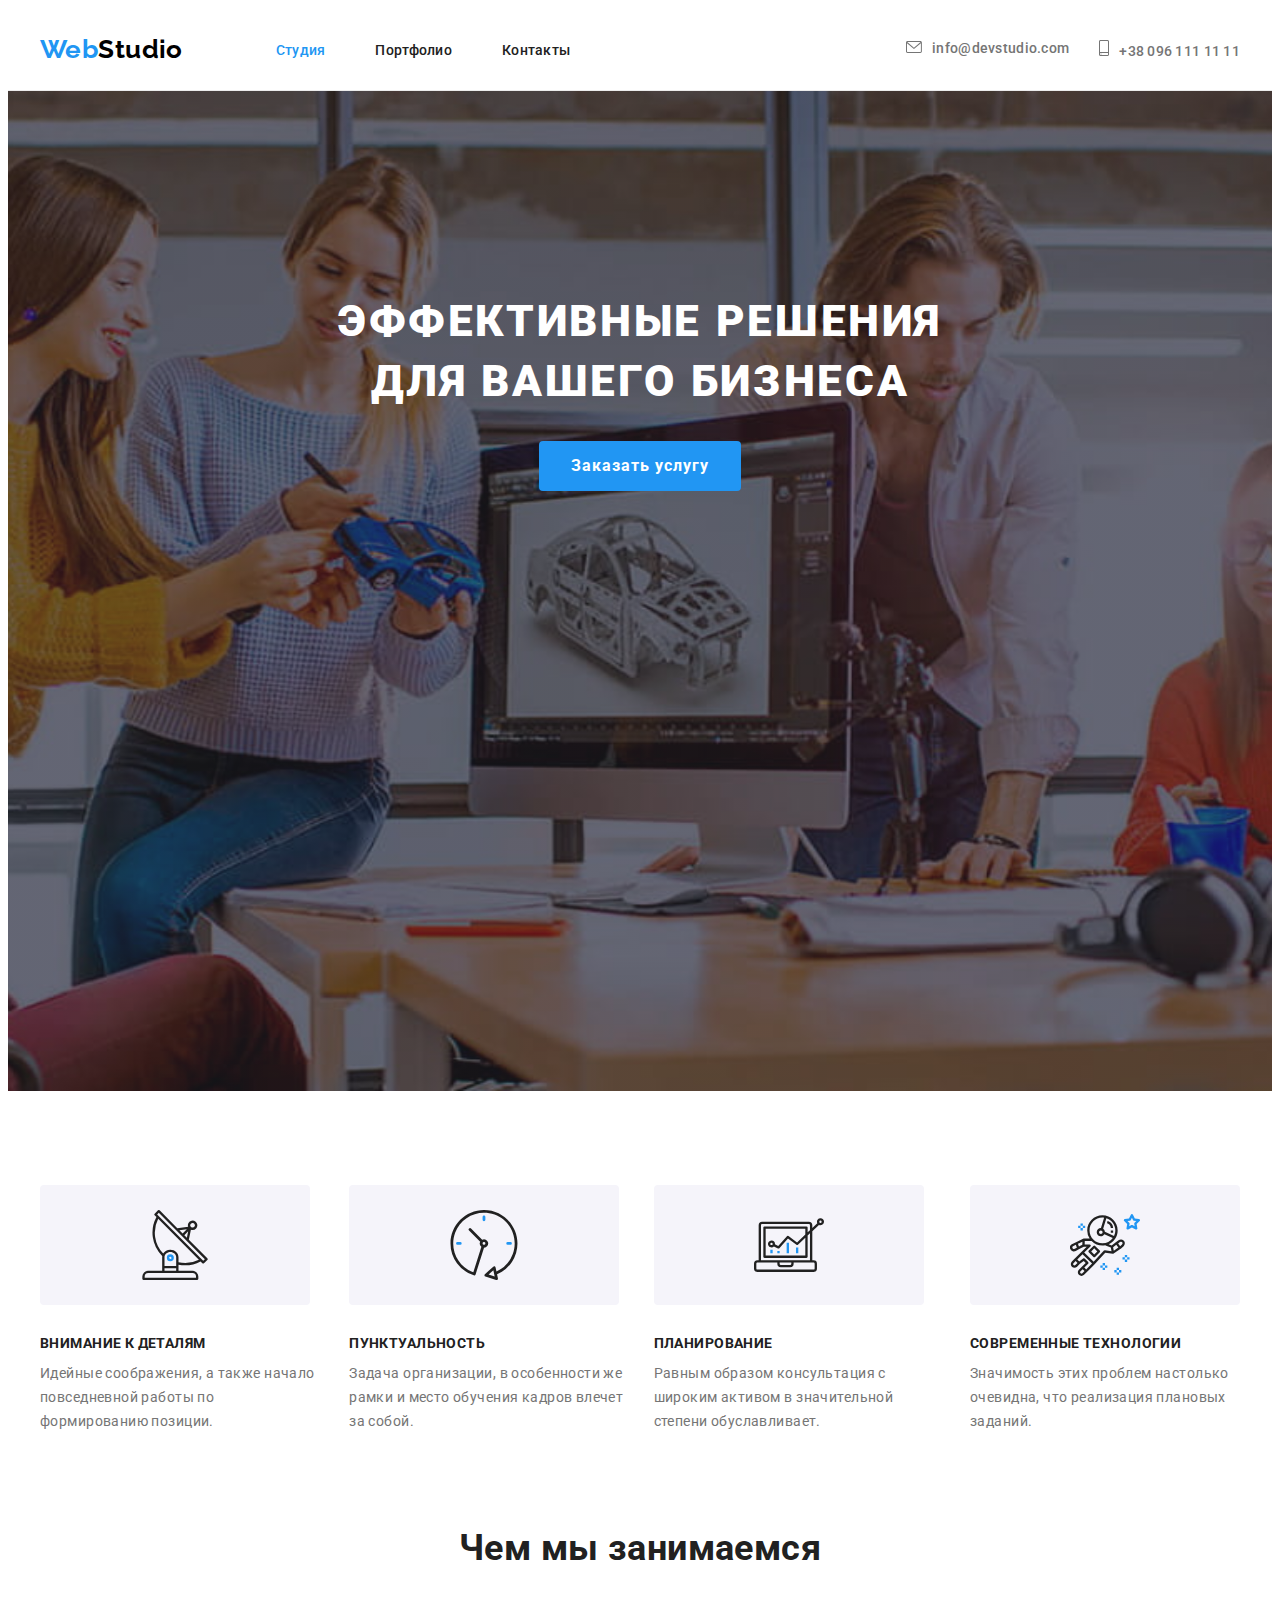
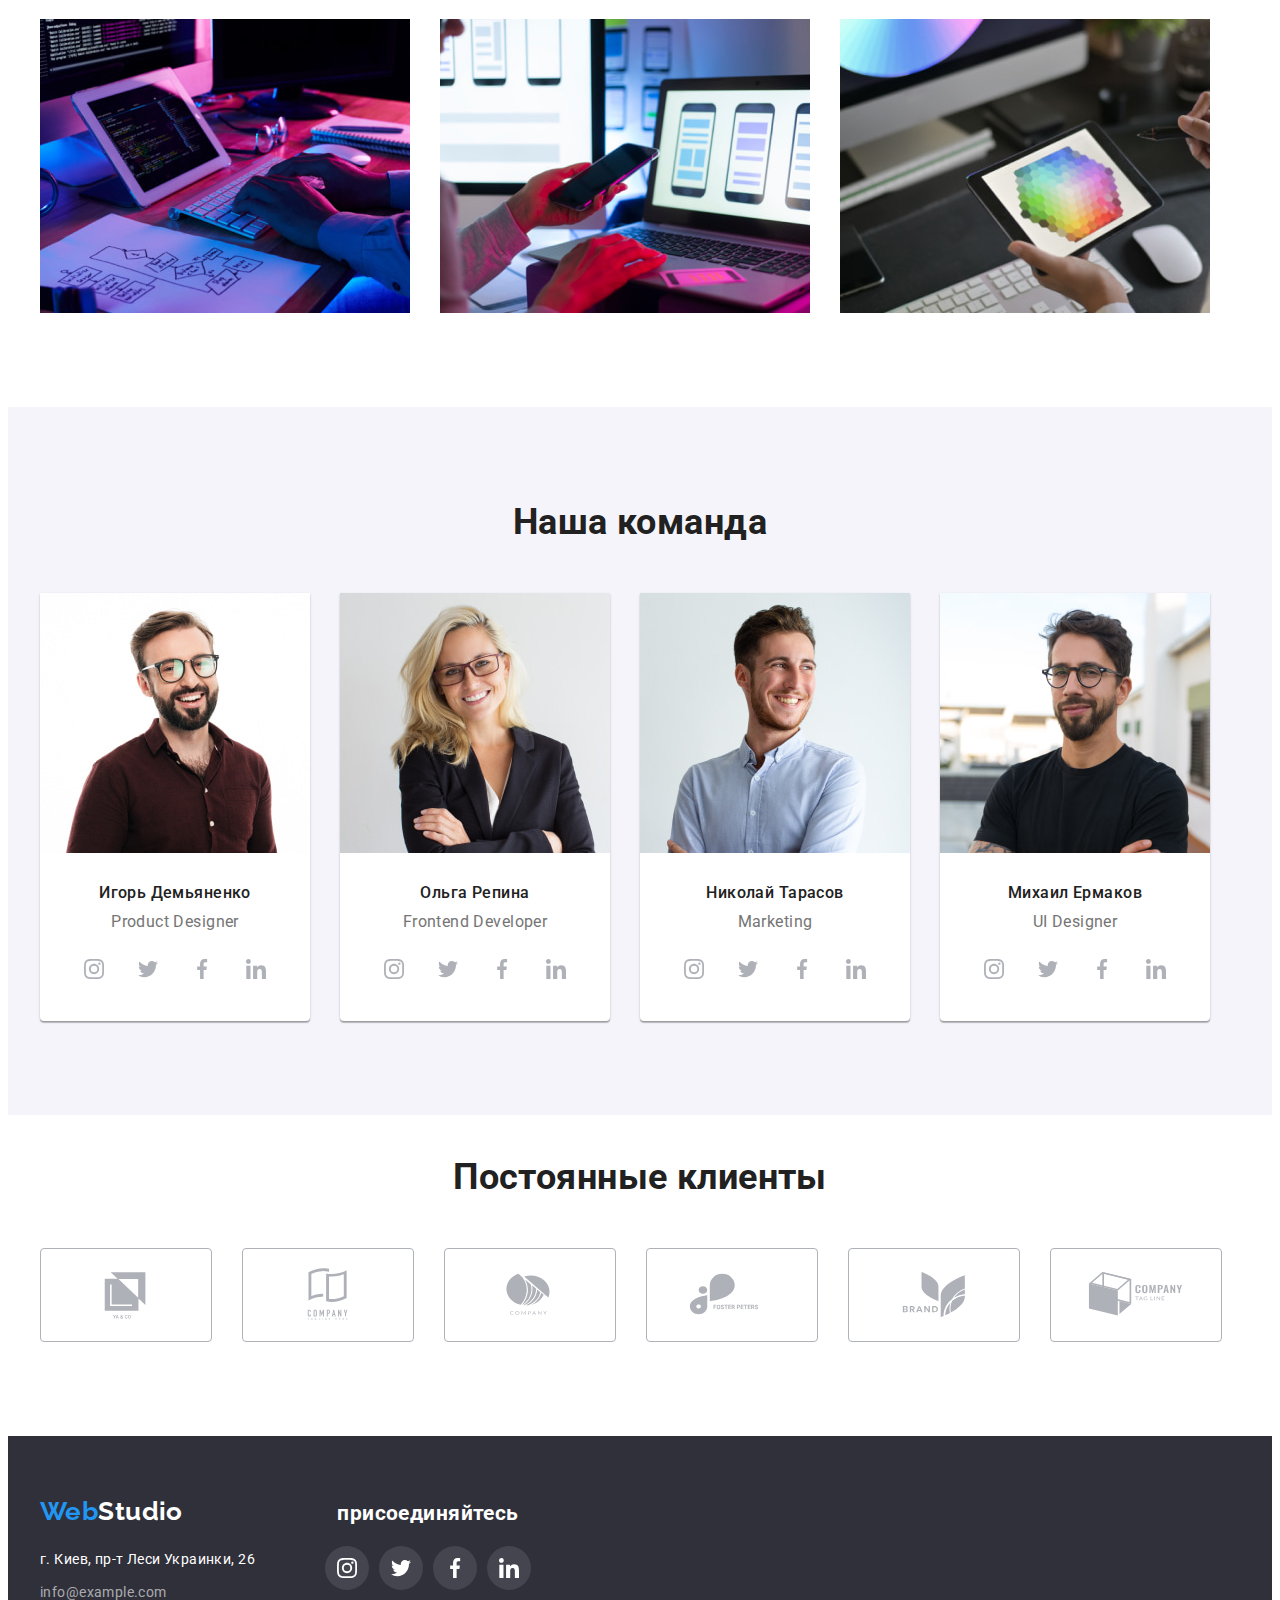
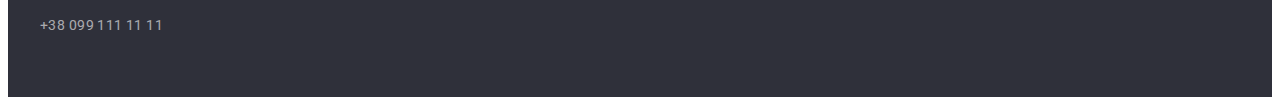
==== commit ebd6347e: "add classes footer" ====
--- a/index.html
+++ b/index.html
@@ -1,395 +1,596 @@
 <!DOCTYPE html>
 <html lang="ru">
-
-<head>
-  <meta charset="UTF-8" />
-  <meta http-equiv="X-UA-Compatible" content="IE=edge" />
-  <meta name="viewport" content="width=device-width, initial-scale=1.0" />
-  <title>Студия</title>
-  <link rel="preconnect" href="https://fonts.googleapis.com" />
-  <link rel="preconnect" href="https://fonts.gstatic.com" crossorigin />
-  <link href="https://fonts.googleapis.com/css2?family=Raleway:wght@700&family=Roboto:wght@400;500;700;900&display=swap"
-    rel="stylesheet" />
-  <!-- Normalize start -->
-  <link rel="stylesheet" href="https://cdnjs.cloudflare.com/ajax/libs/modern-normalize/1.1.0/modern-normalize.min.css"
-    integrity="sha512-wpPYUAdjBVSE4KJnH1VR1HeZfpl1ub8YT/NKx4PuQ5NmX2tKuGu6U/JRp5y+Y8XG2tV+wKQpNHVUX03MfMFn9Q=="
-    crossorigin="anonymous" referrerpolicy="no-referrer" />
-  <!-- Normalize end -->
-  <link rel="stylesheet" href="./css/styles.css" />
-</head>
-
-<body>
-  <header class="header">
-    <div class="container header-container">
-      <nav class="header-nav">
-        <a class="logo link" href="./index.html"><span class="web">Web</span>Studio</a>
-
-        <ul class="header-list list">
-          <li class="header-item">
-            <a class="header-link link header-link-current" href="./index.html">Студия</a>
+  <head>
+    <meta charset="UTF-8" />
+    <meta http-equiv="X-UA-Compatible" content="IE=edge" />
+    <meta name="viewport" content="width=device-width, initial-scale=1.0" />
+    <title>Студия</title>
+    <link rel="preconnect" href="https://fonts.googleapis.com" />
+    <link rel="preconnect" href="https://fonts.gstatic.com" crossorigin />
+    <link
+      href="https://fonts.googleapis.com/css2?family=Raleway:wght@700&family=Roboto:wght@400;500;700;900&display=swap"
+      rel="stylesheet"
+    />
+    <!-- Normalize start -->
+    <link
+      rel="stylesheet"
+      href="https://cdnjs.cloudflare.com/ajax/libs/modern-normalize/1.1.0/modern-normalize.min.css"
+      integrity="sha512-wpPYUAdjBVSE4KJnH1VR1HeZfpl1ub8YT/NKx4PuQ5NmX2tKuGu6U/JRp5y+Y8XG2tV+wKQpNHVUX03MfMFn9Q=="
+      crossorigin="anonymous"
+      referrerpolicy="no-referrer"
+    />
+    <!-- Normalize end -->
+    <link rel="stylesheet" href="./css/styles.css" />
+  </head>
+
+  <body>
+    <header class="header">
+      <div class="container header-container">
+        <nav class="header-nav">
+          <a class="logo link" href="./index.html"><span class="web">Web</span>Studio</a>
+
+          <ul class="header-list list">
+            <li class="header-item">
+              <a class="header-link link header-link-current" href="./index.html">Студия</a>
+            </li>
+            <li class="header-item">
+              <a class="header-link link" href="./portfolio.html">Портфолио</a>
+            </li>
+            <li class="header-item">
+              <a class="header-link link" href="/">Контакты</a>
+            </li>
+          </ul>
+        </nav>
+
+        <ul class="contacts list">
+          <li class="contacts-item">
+            <a class="contacts-mail contacts-link link" href="mailto:info@devstudio.com"
+              ><svg class="mail-icon icon">
+                <use href="./images/icons.svg#envelope"></use></svg
+              >info@devstudio.com</a
+            >
           </li>
-          <li class="header-item">
-            <a class="header-link link" href="./portfolio.html">Портфолио</a>
-          </li>
-          <li class="header-item">
-            <a class="header-link link" href="/">Контакты</a>
-          </li>
-        </ul>
-      </nav>
-
-      <ul class="contacts list">
-        <li class="contacts-item">
-          <a class="contacts-mail contacts-link link" href="mailto:info@devstudio.com"><svg class="mail-icon icon">
-              <use href="./images/icons.svg#envelope"></use>
-            </svg>info@devstudio.com</a>
-        </li>
-        <li class="contacts-item">
-          <a class="contacts-phone contacts-link link" href="tel:+380961111111"><svg class="phone-icon icon">
-              <use href="./images/icons.svg#smartphone"></use>
-            </svg>+38 096 111 11 11</a>
-        </li>
-      </ul>
-    </div>
-  </header>
-
-  <main>
-    <section class="hero-section overlay">
-      <div class="container">
-        <h1 class="hero-title">Эффективные решения для вашего бизнеса</h1>
-        <button class="hero-btn btn" type="button">Заказать услугу</button>
-      </div>
-    </section>
-
-    <section class="feature section">
-      <div class="container feature-container">
-        <!-- Скрытый заголовок-->
-        <h2 class="visually-hidden">Особенности</h2>
-        <ul class="feature-list list">
-          <li class="feature-item">
-            <div class="thumb">
-              <svg class="feature-icons" width="70" height="70">
-                <use href="./images/icons.svg#antenna"></use>
-              </svg>
-            </div>
-            <h3 class="feature-title link">Внимание к деталям</h3>
-            <p class="feature-descr">
-              Идейные соображения, а также начало повседневной работы по формированию позиции.
-            </p>
-          </li>
-          <li class="feature-item">
-            <div class="thumb">
-              <svg class="feature-icons" width="70" height="70">
-                <use href="./images/icons.svg#clock"></use>
-              </svg>
-            </div>
-            <h3 class="feature-title link">Пунктуальность</h3>
-            <p class="feature-descr">
-              Задача организации, в особенности же рамки и место обучения кадров влечет за собой.
-            </p>
-          </li>
-          <li class="feature-item">
-            <div class="thumb">
-              <svg class="feature-icons" width="70" height="70">
-                <use href="./images/icons.svg#diagram"></use>
-              </svg>
-            </div>
-            <h3 class="feature-title link">Планирование</h3>
-            <p class="feature-descr">
-              Равным образом консультация с широким активом в значительной степени обуславливает.
-            </p>
-          </li>
-          <li class="feature-item">
-            <div class="thumb">
-              <svg class="feature-icons" width="70" height="70">
-                <use href="./images/icons.svg#astronaut"></use>
-              </svg>
-            </div>
-            <h3 class="feature-title link">Современные технологии</h3>
-            <p class="feature-descr">
-              Значимость этих проблем настолько очевидна, что реализация плановых заданий.
-            </p>
+          <li class="contacts-item">
+            <a class="contacts-phone contacts-link link" href="tel:+380961111111"
+              ><svg class="phone-icon icon">
+                <use href="./images/icons.svg#smartphone"></use></svg
+              >+38 096 111 11 11</a
+            >
           </li>
         </ul>
       </div>
-    </section>
-
-    <section class="info section">
-      <div class="container">
-        <h2 class="info-title title">Чем мы занимаемся</h2>
-
-        <ul class="info-list list">
-          <li class="info-item">
-            <img src="./images/about/box1.jpg" alt="верстка проекта" width="370" class="img link" />
-          </li>
-          <li class="info-item">
-            <img src="./images/about/box2.jpg" alt="дизайн странички на телефоне" width="370" class="img link" />
-          </li>
-          <li class="info-item">
-            <img src="./images/about/box3.jpg" alt="диаграмма цветовой гаммы" width="370" class="img link" />
-          </li>
-        </ul>
+    </header>
+
+    <main>
+      <section class="hero-section overlay">
+        <div class="container">
+          <h1 class="hero-title">Эффективные решения для вашего бизнеса</h1>
+          <button class="hero-btn btn" type="button">Заказать услугу</button>
+        </div>
+      </section>
+
+      <section class="feature section">
+        <div class="container feature-container">
+          <!-- Скрытый заголовок-->
+          <h2 class="visually-hidden">Особенности</h2>
+          <ul class="feature-list list">
+            <li class="feature-item">
+              <div class="thumb">
+                <svg class="feature-icons" width="70" height="70">
+                  <use href="./images/icons.svg#antenna"></use>
+                </svg>
+              </div>
+              <h3 class="feature-title link">Внимание к деталям</h3>
+              <p class="feature-descr">
+                Идейные соображения, а также начало повседневной работы по формированию позиции.
+              </p>
+            </li>
+            <li class="feature-item">
+              <div class="thumb">
+                <svg class="feature-icons" width="70" height="70">
+                  <use href="./images/icons.svg#clock"></use>
+                </svg>
+              </div>
+              <h3 class="feature-title link">Пунктуальность</h3>
+              <p class="feature-descr">
+                Задача организации, в особенности же рамки и место обучения кадров влечет за собой.
+              </p>
+            </li>
+            <li class="feature-item">
+              <div class="thumb">
+                <svg class="feature-icons" width="70" height="70">
+                  <use href="./images/icons.svg#diagram"></use>
+                </svg>
+              </div>
+              <h3 class="feature-title link">Планирование</h3>
+              <p class="feature-descr">
+                Равным образом консультация с широким активом в значительной степени обуславливает.
+              </p>
+            </li>
+            <li class="feature-item">
+              <div class="thumb">
+                <svg class="feature-icons" width="70" height="70">
+                  <use href="./images/icons.svg#astronaut"></use>
+                </svg>
+              </div>
+              <h3 class="feature-title link">Современные технологии</h3>
+              <p class="feature-descr">
+                Значимость этих проблем настолько очевидна, что реализация плановых заданий.
+              </p>
+            </li>
+          </ul>
+        </div>
+      </section>
+
+      <section class="info section">
+        <div class="container">
+          <h2 class="info-title title">Чем мы занимаемся</h2>
+
+          <ul class="info-list list">
+            <li class="info-item">
+              <img
+                src="./images/about/box1.jpg"
+                alt="верстка проекта"
+                width="370"
+                class="img link"
+              />
+            </li>
+            <li class="info-item">
+              <img
+                src="./images/about/box2.jpg"
+                alt="дизайн странички на телефоне"
+                width="370"
+                class="img link"
+              />
+            </li>
+            <li class="info-item">
+              <img
+                src="./images/about/box3.jpg"
+                alt="диаграмма цветовой гаммы"
+                width="370"
+                class="img link"
+              />
+            </li>
+          </ul>
+        </div>
+      </section>
+
+      <section class="team section">
+        <div class="container">
+          <h2 class="team-title title">Наша команда</h2>
+          <ul class="team-list list">
+            <li class="team-card">
+              <img
+                src="./images/team/imgigor.jpg"
+                alt="Игорь Демьяненко дизайнер"
+                width="270"
+                class="avatar link"
+              />
+              <div class="team-name">
+                <h3 class="team-subtitle">Игорь Демьяненко</h3>
+                <p class="team-descr" lang="en">Product Designer</p>
+                <ul class="socials list">
+                  <li class="socials-item">
+                    <a
+                      class="socials-link link"
+                      href=""
+                      target="_blank"
+                      rel="noopener noreferrer"
+                      aria-label="instagram"
+                    >
+                      <svg class="socials-icon" width="20" height="20">
+                        <use href="./images/icons.svg#instagram"></use>
+                      </svg>
+                    </a>
+                  </li>
+                  <li class="socials-item">
+                    <a
+                      class="socials-link link"
+                      href=""
+                      target="_blank"
+                      rel="noopener noreferrer"
+                      aria-label="twitter"
+                    >
+                      <svg class="socials-icon" width="20" height="20">
+                        <use href="./images/icons.svg#twitter"></use>
+                      </svg>
+                    </a>
+                  </li>
+                  <li class="socials-item">
+                    <a
+                      class="socials-link link"
+                      href=""
+                      target="_blank"
+                      rel="noopener noreferrer"
+                      aria-label="facebook"
+                    >
+                      <svg class="socials-icon" width="20" height="20">
+                        <use href="./images/icons.svg#facebook"></use>
+                      </svg>
+                    </a>
+                  </li>
+                  <li class="socials-item">
+                    <a
+                      class="socials-link link"
+                      href=""
+                      target="_blank"
+                      rel="noopener noreferrer"
+                      aria-label="linkedin"
+                    >
+                      <svg class="socials-icon" width="20" height="20">
+                        <use href="./images/icons.svg#linkedin"></use>
+                      </svg>
+                    </a>
+                  </li>
+                </ul>
+              </div>
+            </li>
+            <li class="team-card">
+              <img
+                src="./images/team/img.jpg"
+                alt="Ольга Репина фронтенд разработчик"
+                width="270"
+                class="avatar link"
+              />
+              <div class="team-name">
+                <h3 class="team-subtitle">Ольга Репина</h3>
+                <p class="team-descr" lang="en">Frontend Developer</p>
+                <ul class="socials list">
+                  <li class="socials-item">
+                    <a
+                      class="socials-link link"
+                      href=""
+                      target="_blank"
+                      rel="noopener noreferrer"
+                      aria-label="instagram"
+                    >
+                      <svg class="socials-icon" width="20" height="20">
+                        <use href="./images/icons.svg#instagram"></use>
+                      </svg>
+                    </a>
+                  </li>
+                  <li class="socials-item">
+                    <a
+                      class="socials-link link"
+                      href=""
+                      target="_blank"
+                      rel="noopener noreferrer"
+                      aria-label="twitter"
+                    >
+                      <svg class="socials-icon" width="20" height="20">
+                        <use href="./images/icons.svg#twitter"></use>
+                      </svg>
+                    </a>
+                  </li>
+                  <li class="socials-item">
+                    <a
+                      class="socials-link link"
+                      href=""
+                      target="_blank"
+                      rel="noopener noreferrer"
+                      aria-label="facebook"
+                    >
+                      <svg class="socials-icon" width="20" height="20">
+                        <use href="./images/icons.svg#facebook"></use>
+                      </svg>
+                    </a>
+                  </li>
+                  <li class="socials-item">
+                    <a
+                      class="socials-link link"
+                      href=""
+                      target="_blank"
+                      rel="noopener noreferrer"
+                      aria-label="linkedin"
+                    >
+                      <svg class="socials-icon" width="20" height="20">
+                        <use href="./images/icons.svg#linkedin"></use>
+                      </svg>
+                    </a>
+                  </li>
+                </ul>
+              </div>
+            </li>
+            <li class="team-card">
+              <img
+                src="./images/team/imgnikolas.jpg"
+                alt="Николай Тарасов маркетолог"
+                width="270"
+                class="avatar link"
+              />
+              <div class="team-name">
+                <h3 class="team-subtitle">Николай Тарасов</h3>
+                <p class="team-descr" lang="en">Marketing</p>
+                <ul class="socials list">
+                  <li class="socials-item">
+                    <a
+                      class="socials-link link"
+                      href=""
+                      target="_blank"
+                      rel="noopener noreferrer"
+                      aria-label="instagram"
+                    >
+                      <svg class="socials-icon" width="20" height="20">
+                        <use href="./images/icons.svg#instagram"></use>
+                      </svg>
+                    </a>
+                  </li>
+                  <li class="socials-item">
+                    <a
+                      class="socials-link link"
+                      href=""
+                      target="_blank"
+                      rel="noopener noreferrer"
+                      aria-label="twitter"
+                    >
+                      <svg class="socials-icon" width="20" height="20">
+                        <use href="./images/icons.svg#twitter"></use>
+                      </svg>
+                    </a>
+                  </li>
+                  <li class="socials-item">
+                    <a
+                      class="socials-link link"
+                      href=""
+                      target="_blank"
+                      rel="noopener noreferrer"
+                      aria-label="facebook"
+                    >
+                      <svg class="socials-icon" width="20" height="20">
+                        <use href="./images/icons.svg#facebook"></use>
+                      </svg>
+                    </a>
+                  </li>
+                  <li class="socials-item">
+                    <a
+                      class="socials-link link"
+                      href=""
+                      target="_blank"
+                      rel="noopener noreferrer"
+                      aria-label="linkedin"
+                    >
+                      <svg class="socials-icon" width="20" height="20">
+                        <use href="./images/icons.svg#linkedin"></use>
+                      </svg>
+                    </a>
+                  </li>
+                </ul>
+              </div>
+            </li>
+            <li class="team-card">
+              <img
+                src="./images/team/imgmihail.jpg"
+                alt="Михаил Ермаков UI-дизайнер"
+                width="270"
+                class="avatar link"
+              />
+              <div class="team-name">
+                <h3 class="team-subtitle">Михаил Ермаков</h3>
+                <p class="team-descr" lang="en">UI Designer</p>
+                <ul class="socials list">
+                  <li class="socials-item">
+                    <a
+                      class="socials-link link"
+                      href=""
+                      target="_blank"
+                      rel="noopener noreferrer"
+                      aria-label="instagram"
+                    >
+                      <svg class="socials-icon" width="20" height="20">
+                        <use href="./images/icons.svg#instagram"></use>
+                      </svg>
+                    </a>
+                  </li>
+                  <li class="socials-item">
+                    <a
+                      class="socials-link link"
+                      href=""
+                      target="_blank"
+                      rel="noopener noreferrer"
+                      aria-label="twitter"
+                    >
+                      <svg class="socials-icon" width="20" height="20">
+                        <use href="./images/icons.svg#twitter"></use>
+                      </svg>
+                    </a>
+                  </li>
+                  <li class="socials-item">
+                    <a
+                      class="socials-link link"
+                      href=""
+                      target="_blank"
+                      rel="noopener noreferrer"
+                      aria-label="facebook"
+                    >
+                      <svg class="socials-icon" width="20" height="20">
+                        <use href="./images/icons.svg#facebook"></use>
+                      </svg>
+                    </a>
+                  </li>
+                  <li class="socials-item">
+                    <a
+                      class="socials-link link"
+                      href=""
+                      target="_blank"
+                      rel="noopener noreferrer"
+                      aria-label="linkedin"
+                    >
+                      <svg class="socials-icon" width="20" height="20">
+                        <use href="./images/icons.svg#linkedin"></use>
+                      </svg>
+                    </a>
+                  </li>
+                </ul>
+              </div>
+            </li>
+          </ul>
+        </div>
+      </section>
+      <section class="clients section">
+        <div class="container">
+          <h2 class="clients-title title">Постоянные клиенты</h2>
+          <ul class="clients-list list">
+            <li class="clients-item">
+              <a
+                class="clients-link link"
+                href=""
+                target="_blank"
+                rel="noopener noreferrer"
+                aria-label="компания YA&CO"
+              >
+                <svg class="clients-icon" width="106" height="60">
+                  <use href="./images/icons.svg#logo1"></use></svg
+              ></a>
+            </li>
+            <li class="clients-item">
+              <a
+                class="clients-link link"
+                href=""
+                target="_blank"
+                rel="noopener noreferrer"
+                aria-label="компания Tagline Here"
+              >
+                <svg class="clients-icon" width="106" height="60">
+                  <use href="./images/icons.svg#logo2"></use></svg
+              ></a>
+            </li>
+            <li class="clients-item">
+              <a
+                class="clients-link link"
+                href=""
+                target="_blank"
+                rel="noopener noreferrer"
+                aria-label="компания Company"
+              >
+                <svg class="clients-icon" width="106" height="60">
+                  <use href="./images/icons.svg#logo3"></use></svg
+              ></a>
+            </li>
+            <li class="clients-item">
+              <a
+                class="clients-link link"
+                href=""
+                target="_blank"
+                rel="noopener noreferrer"
+                aria-label="компания Foster Peters"
+              >
+                <svg class="clients-icon" width="106" height="60">
+                  <use href="./images/icons.svg#logo4"></use></svg
+              ></a>
+            </li>
+            <li class="clients-item">
+              <a
+                class="clients-link link"
+                href=""
+                target="_blank"
+                rel="noopener noreferrer"
+                aria-label="компания Brand"
+              >
+                <svg class="clients-icon" width="106" height="60">
+                  <use href="./images/icons.svg#logo5"></use></svg
+              ></a>
+            </li>
+            <li class="clients-item">
+              <a
+                class="clients-link link"
+                href=""
+                target="_blank"
+                rel="noopener noreferrer"
+                aria-label="компания Tagline"
+              >
+                <svg class="clients-icon" width="106" height="60">
+                  <use href="./images/icons.svg#logo6"></use></svg
+              ></a>
+            </li>
+          </ul>
+        </div>
+      </section>
+    </main>
+
+    <footer class="footer">
+      <div class="container footer-container">
+        <div class="footer-part">
+          <a class="footer-logo link" href="./index.html"><span class="web">Web</span>Studio</a>
+
+          <address class="footer-address">
+            <ul class="footer-list list">
+              <li class="footer-item">
+                <a
+                  class="footer-link link foot"
+                  href="http://www.google.com/maps/place"
+                  target="_blank"
+                  rel="noopener noreferre"
+                  >г. Киев, пр-т Леси Украинки, 26</a
+                >
+              </li>
+              <li class="footer-item">
+                <a class="footer-mail link foot" href="mailto:info@example.com">info@example.com</a>
+              </li>
+              <li class="footer-item">
+                <a class="footer-phone link foot" href="tel:+380991111111">+38 099 111 11 11</a>
+              </li>
+            </ul>
+          </address>
+        </div>
+        
+        <div class="switch-footer">
+          <h2 class="switch-title">присоединяйтесь</h2>
+          <ul class="switch-list list">
+            <li class="switch-item">
+              <a
+                class="switch-link link"
+                href=""
+                target="_blank"
+                rel="noopener noreferrer"
+                aria-label="instagram"
+              >
+                <svg class="switch-icon" width="20" height="20">
+                  <use href="./images/icons.svg#instagram"></use>
+                </svg>
+              </a>
+            </li>
+            <li class="switch-item">
+              <a
+                class="switch-link link"
+                href=""
+                target="_blank"
+                rel="noopener noreferrer"
+                aria-label="twitter"
+              >
+                <svg class="switch-icon" width="20" height="20">
+                  <use href="./images/icons.svg#twitter"></use>
+                </svg>
+              </a>
+            </li>
+            <li class="socials-item">
+              <a
+                class="switch-link link"
+                href=""
+                target="_blank"
+                rel="noopener noreferrer"
+                aria-label="facebook"
+              >
+                <svg class="switch-icon" width="20" height="20">
+                  <use href="./images/icons.svg#facebook"></use>
+                </svg>
+              </a>
+            </li>
+            <li class="socials-item">
+              <a
+                class="switch-link link"
+                href=""
+                target="_blank"
+                rel="noopener noreferrer"
+                aria-label="linkedin"
+              >
+                <svg class="switch-icon" width="20" height="20">
+                  <use href="./images/icons.svg#linkedin"></use>
+                </svg>
+              </a>
+            </li>
+          </ul>
+        </div>
       </div>
-    </section>
-
-    <section class="team section">
-      <div class="container">
-        <h2 class="team-title title">Наша команда</h2>
-        <ul class="team-list list">
-          <li class="team-card">
-            <img src="./images/team/imgigor.jpg" alt="Игорь Демьяненко дизайнер" width="270" class="avatar link" />
-            <div class="team-name">
-              <h3 class="team-subtitle">Игорь Демьяненко</h3>
-              <p class="team-descr" lang="en">Product Designer</p>
-              <ul class="socials list">
-                <li class="socials-item">
-                  <a class="socials-link link" href="" target="_blank" rel="noopener noreferrer" aria-label="instagram">
-                    <svg class="socials-icon" width="20" height="20">
-                      <use href="./images/icons.svg#instagram"></use>
-                    </svg>
-                  </a>
-                </li>
-                <li class="socials-item">
-                  <a class="socials-link link" href="" target="_blank" rel="noopener noreferrer" aria-label="twitter">
-                    <svg class="socials-icon" width="20" height="20">
-                      <use href="./images/icons.svg#twitter"></use>
-                    </svg>
-                  </a>
-                </li>
-                <li class="socials-item">
-                  <a class="socials-link link" href="" target="_blank" rel="noopener noreferrer" aria-label="facebook">
-                    <svg class="socials-icon" width="20" height="20">
-                      <use href="./images/icons.svg#facebook"></use>
-                    </svg>
-                  </a>
-                </li>
-                <li class="socials-item">
-                  <a class="socials-link link" href="" target="_blank" rel="noopener noreferrer" aria-label="linkedin">
-                    <svg class="socials-icon" width="20" height="20">
-                      <use href="./images/icons.svg#linkedin"></use>
-                    </svg>
-                  </a>
-                </li>
-              </ul>
-            </div>
-          </li>
-          <li class="team-card">
-            <img src="./images/team/img.jpg" alt="Ольга Репина фронтенд разработчик" width="270" class="avatar link" />
-            <div class="team-name">
-              <h3 class="team-subtitle">Ольга Репина</h3>
-              <p class="team-descr" lang="en">Frontend Developer</p>
-              <ul class="socials list">
-                <li class="socials-item">
-                  <a class="socials-link link" href="" target="_blank" rel="noopener noreferrer" aria-label="instagram">
-                    <svg class="socials-icon" width="20" height="20">
-                      <use href="./images/icons.svg#instagram"></use>
-                    </svg>
-                  </a>
-                </li>
-                <li class="socials-item">
-                  <a class="socials-link link" href="" target="_blank" rel="noopener noreferrer" aria-label="twitter">
-                    <svg class="socials-icon" width="20" height="20">
-                      <use href="./images/icons.svg#twitter"></use>
-                    </svg>
-                  </a>
-                </li>
-                <li class="socials-item">
-                  <a class="socials-link link" href="" target="_blank" rel="noopener noreferrer" aria-label="facebook">
-                    <svg class="socials-icon" width="20" height="20">
-                      <use href="./images/icons.svg#facebook"></use>
-                    </svg>
-                  </a>
-                </li>
-                <li class="socials-item">
-                  <a class="socials-link link" href="" target="_blank" rel="noopener noreferrer" aria-label="linkedin">
-                    <svg class="socials-icon" width="20" height="20">
-                      <use href="./images/icons.svg#linkedin"></use>
-                    </svg>
-                  </a>
-                </li>
-              </ul>
-            </div>
-          </li>
-          <li class="team-card">
-            <img src="./images/team/imgnikolas.jpg" alt="Николай Тарасов маркетолог" width="270" class="avatar link" />
-            <div class="team-name">
-              <h3 class="team-subtitle">Николай Тарасов</h3>
-              <p class="team-descr" lang="en">Marketing</p>
-              <ul class="socials list">
-                <li class="socials-item">
-                  <a class="socials-link link" href="" target="_blank" rel="noopener noreferrer" aria-label="instagram">
-                    <svg class="socials-icon" width="20" height="20">
-                      <use href="./images/icons.svg#instagram"></use>
-                    </svg>
-                  </a>
-                </li>
-                <li class="socials-item">
-                  <a class="socials-link link" href="" target="_blank" rel="noopener noreferrer" aria-label="twitter">
-                    <svg class="socials-icon" width="20" height="20">
-                      <use href="./images/icons.svg#twitter"></use>
-                    </svg>
-                  </a>
-                </li>
-                <li class="socials-item">
-                  <a class="socials-link link" href="" target="_blank" rel="noopener noreferrer" aria-label="facebook">
-                    <svg class="socials-icon" width="20" height="20">
-                      <use href="./images/icons.svg#facebook"></use>
-                    </svg>
-                  </a>
-                </li>
-                <li class="socials-item">
-                  <a class="socials-link link" href="" target="_blank" rel="noopener noreferrer" aria-label="linkedin">
-                    <svg class="socials-icon" width="20" height="20">
-                      <use href="./images/icons.svg#linkedin"></use>
-                    </svg>
-                  </a>
-                </li>
-              </ul>
-            </div>
-          </li>
-          <li class="team-card">
-            <img src="./images/team/imgmihail.jpg" alt="Михаил Ермаков UI-дизайнер" width="270" class="avatar link" />
-            <div class="team-name">
-              <h3 class="team-subtitle">Михаил Ермаков</h3>
-              <p class="team-descr" lang="en">UI Designer</p>
-              <ul class="socials list">
-                <li class="socials-item">
-                  <a class="socials-link link" href="" target="_blank" rel="noopener noreferrer" aria-label="instagram">
-                    <svg class="socials-icon" width="20" height="20">
-                      <use href="./images/icons.svg#instagram"></use>
-                    </svg>
-                  </a>
-                </li>
-                <li class="socials-item">
-                  <a class="socials-link link" href="" target="_blank" rel="noopener noreferrer" aria-label="twitter">
-                    <svg class="socials-icon" width="20" height="20">
-                      <use href="./images/icons.svg#twitter"></use>
-                    </svg>
-                  </a>
-                </li>
-                <li class="socials-item">
-                  <a class="socials-link link" href="" target="_blank" rel="noopener noreferrer" aria-label="facebook">
-                    <svg class="socials-icon" width="20" height="20">
-                      <use href="./images/icons.svg#facebook"></use>
-                    </svg>
-                  </a>
-                </li>
-                <li class="socials-item">
-                  <a class="socials-link link" href="" target="_blank" rel="noopener noreferrer" aria-label="linkedin">
-                    <svg class="socials-icon" width="20" height="20">
-                      <use href="./images/icons.svg#linkedin"></use>
-                    </svg>
-                  </a>
-                </li>
-              </ul>
-            </div>
-          </li>
-        </ul>
-      </div>
-    </section>
-    <section class="clients section">
-      <div class="container">
-        <h2 class="clients-title title">Постоянные клиенты</h2>
-        <ul class="clients-list list">
-          <li class="clients-item">
-            <a class="clients-link link" href="" target="_blank" rel="noopener noreferrer" aria-label="компания YA&CO">
-              <svg class="clients-icon" width="106" height="60">
-                <use href="./images/icons.svg#logo1"></use>
-              </svg></a>
-          </li>
-          <li class="clients-item">
-            <a class="clients-link link" href="" target="_blank" rel="noopener noreferrer"
-              aria-label="компания Tagline Here">
-              <svg class="clients-icon" width="106" height="60">
-                <use href="./images/icons.svg#logo2"></use>
-              </svg></a>
-          </li>
-          <li class="clients-item">
-            <a class="clients-link link" href="" target="_blank" rel="noopener noreferrer"
-              aria-label="компания Company">
-              <svg class="clients-icon" width="106" height="60">
-                <use href="./images/icons.svg#logo3"></use>
-              </svg></a>
-          </li>
-          <li class="clients-item">
-            <a class="clients-link link" href="" target="_blank" rel="noopener noreferrer"
-              aria-label="компания Foster Peters">
-              <svg class="clients-icon" width="106" height="60">
-                <use href="./images/icons.svg#logo4"></use>
-              </svg></a>
-          </li>
-          <li class="clients-item">
-            <a class="clients-link link" href="" target="_blank" rel="noopener noreferrer" aria-label="компания Brand">
-              <svg class="clients-icon" width="106" height="60">
-                <use href="./images/icons.svg#logo5"></use>
-              </svg></a>
-          </li>
-          <li class="clients-item">
-            <a class="clients-link link" href="" target="_blank" rel="noopener noreferrer"
-              aria-label="компания Tagline">
-              <svg class="clients-icon" width="106" height="60">
-                <use href="./images/icons.svg#logo6"></use>
-              </svg></a>
-          </li>
-        </ul>
-      </div>
-    </section>
-  </main>
-
-  <footer class="footer">
-    <div class="container">
-      <div class="footer-container">
-        <a class="footer-logo link" href="./index.html"><span class="web">Web</span>Studio</a>
-
-        <address class="footer-address">
-          <ul class="footer-list list">
-            <li class="footer-item">
-              <a class="footer-link link foot" href="http://www.google.com/maps/place" target="_blank"
-                rel="noopener noreferre">г. Киев, пр-т Леси Украинки, 26</a>
-            </li>
-            <li class="footer-item">
-              <a class="footer-mail link foot" href="mailto:info@example.com">info@example.com</a>
-            </li>
-            <li class="footer-item">
-              <a class="footer-phone link foot" href="tel:+380991111111">+38 099 111 11 11</a>
-            </li>
-          </ul>
-        </address>
-      </div>
-      <div class="footer-socials">
-        <h2 class="footer-tiltel">присоединяйтесь</h2>
-        <ul class="socials list">
-          <li class="socials-item">
-            <a class="socials-link link" href="" target="_blank" rel="noopener noreferrer" aria-label="instagram">
-              <svg class="socials-icon" width="20" height="20">
-                <use href="./images/icons.svg#instagram"></use>
-              </svg>
-            </a>
-          </li>
-          <li class="socials-item">
-            <a class="socials-link link" href="" target="_blank" rel="noopener noreferrer" aria-label="twitter">
-              <svg class="socials-icon" width="20" height="20">
-                <use href="./images/icons.svg#twitter"></use>
-              </svg>
-            </a>
-          </li>
-          <li class="socials-item">
-            <a class="socials-link link" href="" target="_blank" rel="noopener noreferrer" aria-label="facebook">
-              <svg class="socials-icon" width="20" height="20">
-                <use href="./images/icons.svg#facebook"></use>
-              </svg>
-            </a>
-          </li>
-          <li class="socials-item">
-            <a class="socials-link link" href="" target="_blank" rel="noopener noreferrer" aria-label="linkedin">
-              <svg class="socials-icon" width="20" height="20">
-                <use href="./images/icons.svg#linkedin"></use>
-              </svg>
-            </a>
-          </li>
-        </ul>
-      </div>
-    </div>
-  </footer>
-</body>
-
-</html>+    </footer>
+  </body>
+</html>
--- a/css/styles.css
+++ b/css/styles.css
@@ -78,8 +78,8 @@
 }
 
 .footer-address {
-  font-style: normal;
-  margin-top: 20px;
+  font-style: normal;  
+  display: flex;
 }
 
 body {
@@ -119,6 +119,7 @@
 
 .footer-logo {
   color: var(--white-txt-cl);
+  margin-bottom: 20px;
 }
 
 .logo,
@@ -438,6 +439,15 @@
 
 .footer-container {
   display: flex;
+  align-items: baseline;
+  justify-content: flex-start;
+  
+}
+
+.footer-part {
+  display: flex;
+  flex-direction: column;
+  margin-right: 70px;
 }
 
 .footer {
@@ -448,7 +458,7 @@
 
 .footer-link {
   line-height: calc(24 / 14);
-  color: var(--white-txt-cl);
+  color: var(--white-txt-cl);  
 }
 
 .footer-item {
@@ -470,14 +480,38 @@
   color: var(--accent-txt-cl);
 }
 
-.footer-socials {
-  display: flex;
-  justify-content: center;
-  align-items: center;
-}
-
-.footer-tiltel {
+.switch-footer {
+  display: flex;
+  flex-direction: column;
+}
+
+.switch-title {
   color: var(--white-txt-cl);
+  text-align: center;
+  margin-bottom: 21px;
+}
+
+.switch-list {
+  display: flex;
+  align-items: center;
+  justify-content: center;
+  gap: 10px;
+}
+
+.switch-link {
+  display: flex;
+  justify-content: center;
+  align-items: center;
+  width: 44px;
+  height: 44px;
+  fill: var(--white-bg-cl);
+  background-color: var(--dark-icon-bg-cl);
+  border-radius: 50%;
+}
+
+.switch-link:hover,
+.switch-link:focus {
+  background-color: #2196f3;
 }
 /* PORTFOLIO */
 
@@ -545,6 +579,9 @@
   color: var(--descr-txt-cl);
 }
 
+.product-link {
+  display: block;
+}
 .product-link:hover,
 .product-link:focus {
   box-shadow: 0px 1px 1px rgba(0, 0, 0, 0.12), 0px 4px 4px rgba(0, 0, 0, 0.06),
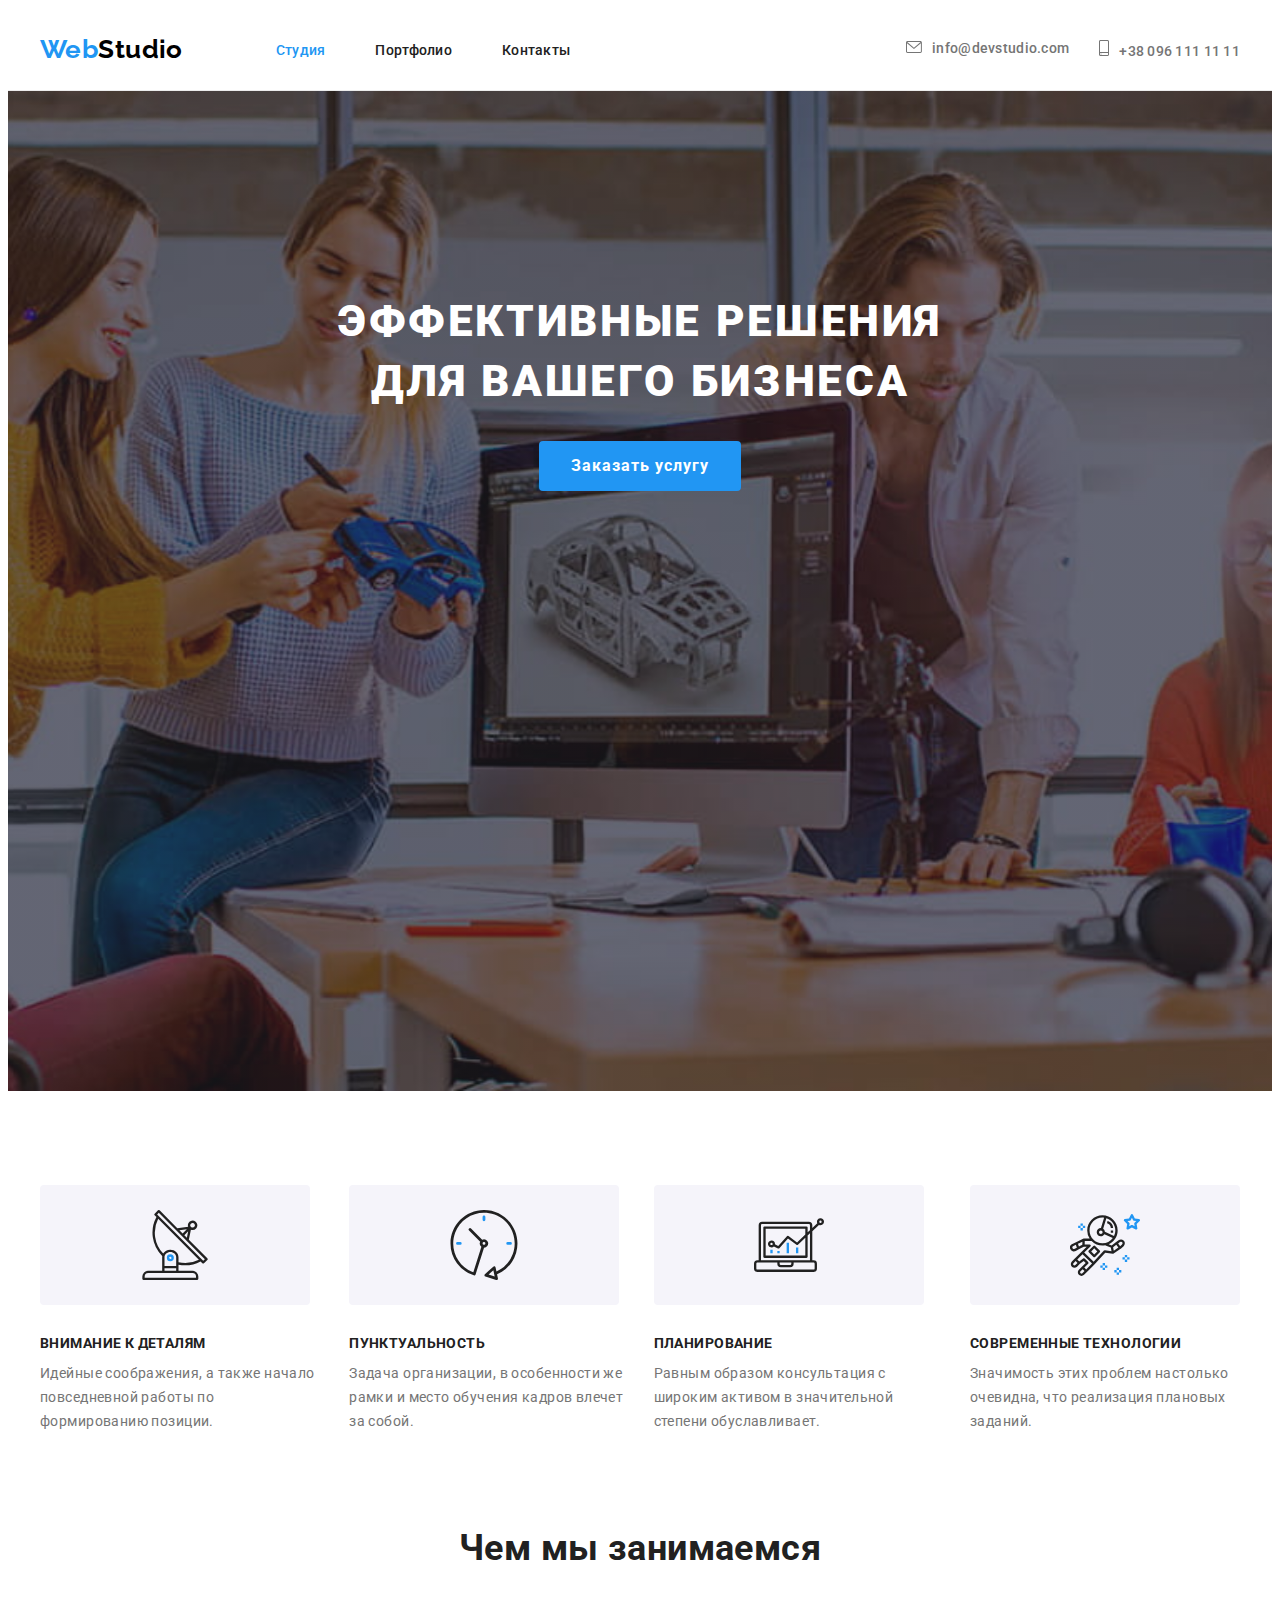
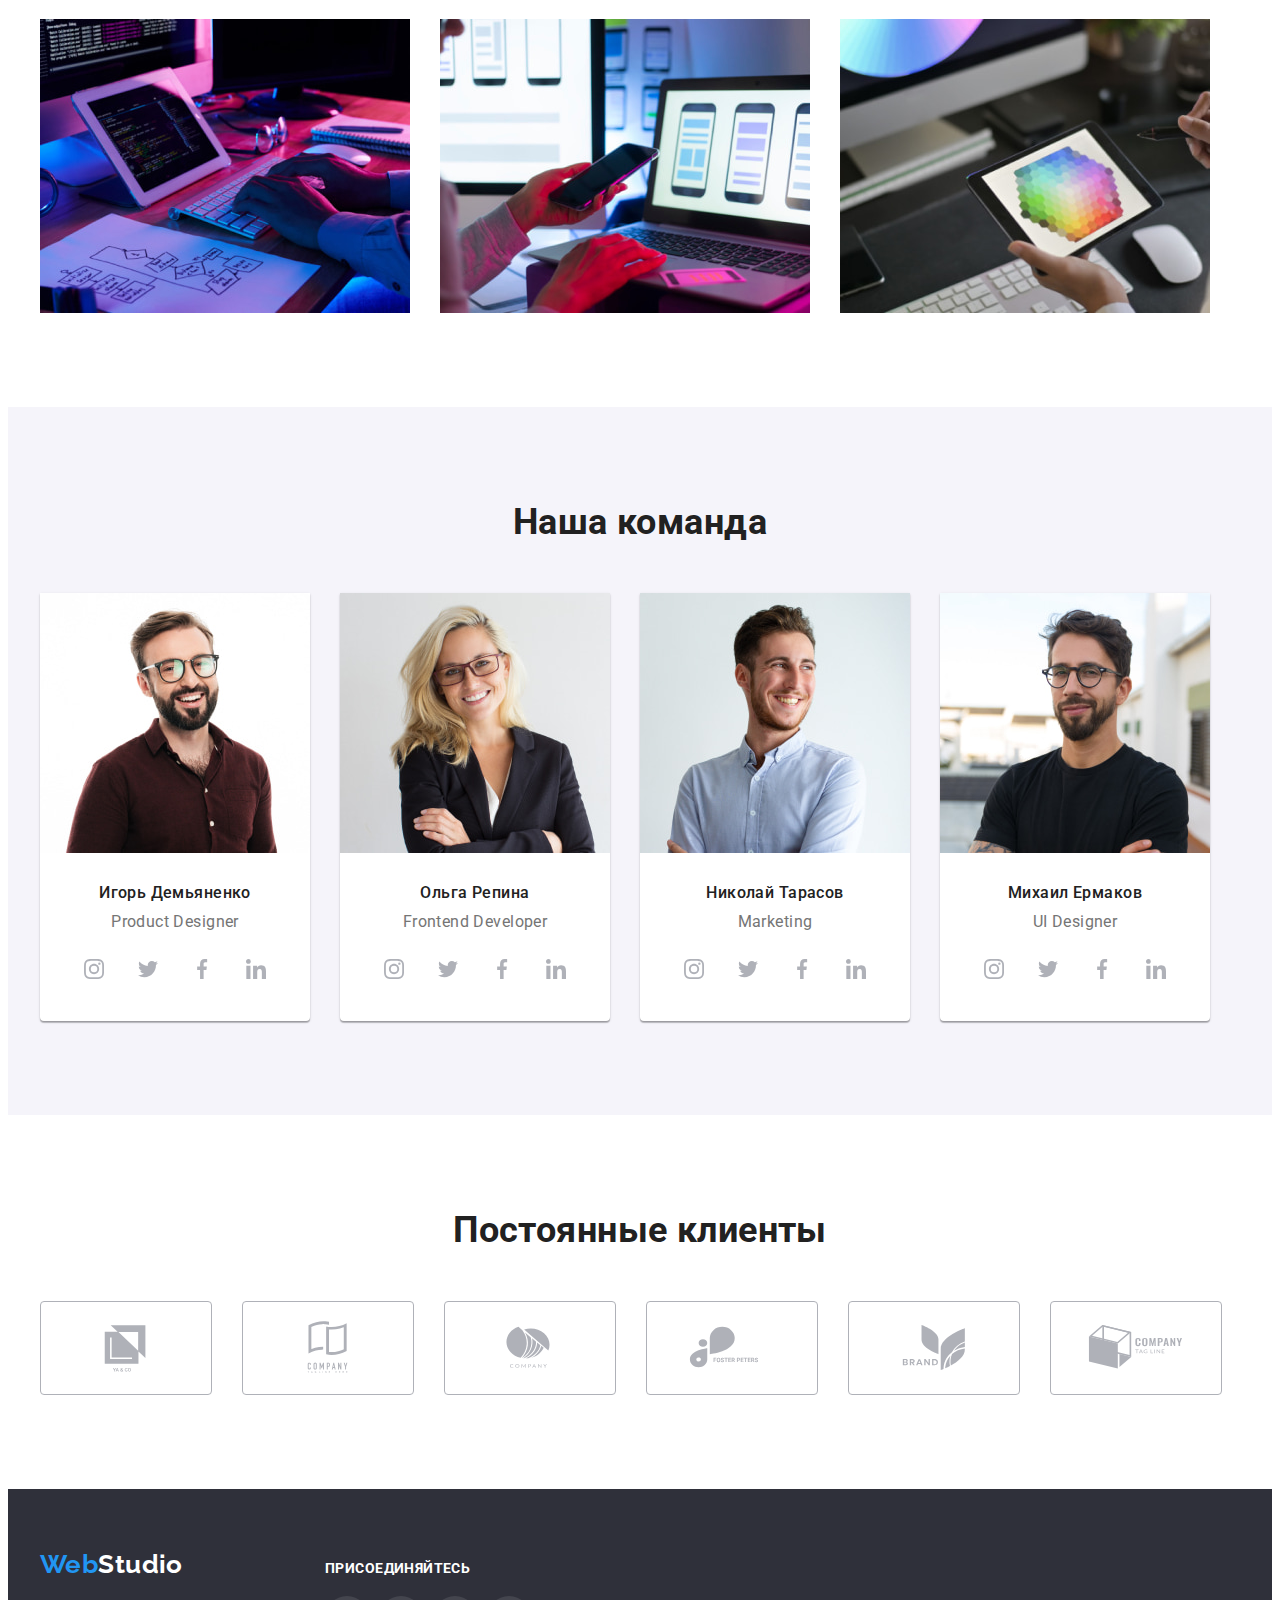
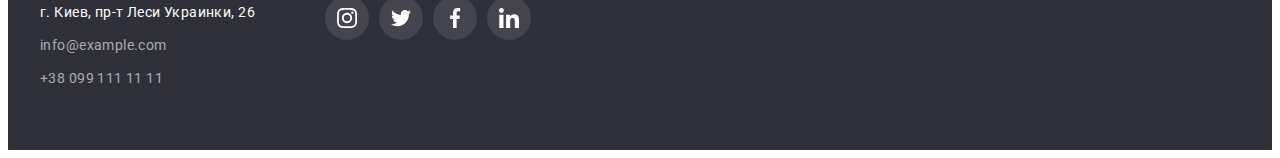
==== commit eb220abf: "correction" ====
--- a/index.html
+++ b/index.html
@@ -1,596 +1,396 @@
 <!DOCTYPE html>
 <html lang="ru">
-  <head>
-    <meta charset="UTF-8" />
-    <meta http-equiv="X-UA-Compatible" content="IE=edge" />
-    <meta name="viewport" content="width=device-width, initial-scale=1.0" />
-    <title>Студия</title>
-    <link rel="preconnect" href="https://fonts.googleapis.com" />
-    <link rel="preconnect" href="https://fonts.gstatic.com" crossorigin />
-    <link
-      href="https://fonts.googleapis.com/css2?family=Raleway:wght@700&family=Roboto:wght@400;500;700;900&display=swap"
-      rel="stylesheet"
-    />
-    <!-- Normalize start -->
-    <link
-      rel="stylesheet"
-      href="https://cdnjs.cloudflare.com/ajax/libs/modern-normalize/1.1.0/modern-normalize.min.css"
-      integrity="sha512-wpPYUAdjBVSE4KJnH1VR1HeZfpl1ub8YT/NKx4PuQ5NmX2tKuGu6U/JRp5y+Y8XG2tV+wKQpNHVUX03MfMFn9Q=="
-      crossorigin="anonymous"
-      referrerpolicy="no-referrer"
-    />
-    <!-- Normalize end -->
-    <link rel="stylesheet" href="./css/styles.css" />
-  </head>
-
-  <body>
-    <header class="header">
-      <div class="container header-container">
-        <nav class="header-nav">
-          <a class="logo link" href="./index.html"><span class="web">Web</span>Studio</a>
-
-          <ul class="header-list list">
-            <li class="header-item">
-              <a class="header-link link header-link-current" href="./index.html">Студия</a>
+
+<head>
+  <meta charset="UTF-8" />
+  <meta http-equiv="X-UA-Compatible" content="IE=edge" />
+  <meta name="viewport" content="width=device-width, initial-scale=1.0" />
+  <title>Студия</title>
+  <link rel="preconnect" href="https://fonts.googleapis.com" />
+  <link rel="preconnect" href="https://fonts.gstatic.com" crossorigin />
+  <link href="https://fonts.googleapis.com/css2?family=Raleway:wght@700&family=Roboto:wght@400;500;700;900&display=swap"
+    rel="stylesheet" />
+  <!-- Normalize start -->
+  <link rel="stylesheet" href="https://cdnjs.cloudflare.com/ajax/libs/modern-normalize/1.1.0/modern-normalize.min.css"
+    integrity="sha512-wpPYUAdjBVSE4KJnH1VR1HeZfpl1ub8YT/NKx4PuQ5NmX2tKuGu6U/JRp5y+Y8XG2tV+wKQpNHVUX03MfMFn9Q=="
+    crossorigin="anonymous" referrerpolicy="no-referrer" />
+  <!-- Normalize end -->
+  <link rel="stylesheet" href="./css/styles.css" />
+</head>
+
+<body>
+  <header class="header">
+    <div class="container header-container">
+      <nav class="header-nav">
+        <a class="logo link" href="./index.html"><span class="web">Web</span>Studio</a>
+
+        <ul class="header-list list">
+          <li class="header-item">
+            <a class="header-link link header-link-current" href="./index.html">Студия</a>
+          </li>
+          <li class="header-item">
+            <a class="header-link link" href="./portfolio.html">Портфолио</a>
+          </li>
+          <li class="header-item">
+            <a class="header-link link" href="/">Контакты</a>
+          </li>
+        </ul>
+      </nav>
+
+      <ul class="contacts list">
+        <li class="contacts-item">
+          <a class="contacts-mail contacts-link link" href="mailto:info@devstudio.com"><svg class="mail-icon icon">
+              <use href="./images/icons.svg#envelope"></use>
+            </svg>info@devstudio.com</a>
+        </li>
+        <li class="contacts-item">
+          <a class="contacts-phone contacts-link link" href="tel:+380961111111"><svg class="phone-icon icon">
+              <use href="./images/icons.svg#smartphone"></use>
+            </svg>+38 096 111 11 11</a>
+        </li>
+      </ul>
+    </div>
+  </header>
+
+  <main>
+    <section class="hero-section overlay">
+      <div class="container">
+        <h1 class="hero-title">Эффективные решения для вашего бизнеса</h1>
+        <button class="hero-btn btn" type="button">Заказать услугу</button>
+      </div>
+    </section>
+
+    <section class="feature section">
+      <div class="container feature-container">
+        <!-- Скрытый заголовок-->
+        <h2 class="visually-hidden">Особенности</h2>
+        <ul class="feature-list list">
+          <li class="feature-item">
+            <div class="thumb">
+              <svg class="feature-icons" width="70" height="70">
+                <use href="./images/icons.svg#antenna"></use>
+              </svg>
+            </div>
+            <h3 class="feature-title link">Внимание к деталям</h3>
+            <p class="feature-descr">
+              Идейные соображения, а также начало повседневной работы по формированию позиции.
+            </p>
+          </li>
+          <li class="feature-item">
+            <div class="thumb">
+              <svg class="feature-icons" width="70" height="70">
+                <use href="./images/icons.svg#clock"></use>
+              </svg>
+            </div>
+            <h3 class="feature-title link">Пунктуальность</h3>
+            <p class="feature-descr">
+              Задача организации, в особенности же рамки и место обучения кадров влечет за собой.
+            </p>
+          </li>
+          <li class="feature-item">
+            <div class="thumb">
+              <svg class="feature-icons" width="70" height="70">
+                <use href="./images/icons.svg#diagram"></use>
+              </svg>
+            </div>
+            <h3 class="feature-title link">Планирование</h3>
+            <p class="feature-descr">
+              Равным образом консультация с широким активом в значительной степени обуславливает.
+            </p>
+          </li>
+          <li class="feature-item">
+            <div class="thumb">
+              <svg class="feature-icons" width="70" height="70">
+                <use href="./images/icons.svg#astronaut"></use>
+              </svg>
+            </div>
+            <h3 class="feature-title link">Современные технологии</h3>
+            <p class="feature-descr">
+              Значимость этих проблем настолько очевидна, что реализация плановых заданий.
+            </p>
+          </li>
+        </ul>
+      </div>
+    </section>
+
+    <section class="info section">
+      <div class="container">
+        <h2 class="info-title title">Чем мы занимаемся</h2>
+
+        <ul class="info-list list">
+          <li class="info-item">
+            <img src="./images/about/box1.jpg" alt="верстка проекта" width="370" class="img link" />
+          </li>
+          <li class="info-item">
+            <img src="./images/about/box2.jpg" alt="дизайн странички на телефоне" width="370" class="img link" />
+          </li>
+          <li class="info-item">
+            <img src="./images/about/box3.jpg" alt="диаграмма цветовой гаммы" width="370" class="img link" />
+          </li>
+        </ul>
+      </div>
+    </section>
+
+    <section class="team section">
+      <div class="container">
+        <h2 class="team-title title">Наша команда</h2>
+        <ul class="team-list list">
+          <li class="team-card">
+            <img src="./images/team/imgigor.jpg" alt="Игорь Демьяненко дизайнер" width="270" class="avatar link" />
+            <div class="team-name">
+              <h3 class="team-subtitle">Игорь Демьяненко</h3>
+              <p class="team-descr" lang="en">Product Designer</p>
+              <ul class="socials list">
+                <li class="socials-item">
+                  <a class="socials-link link" href="" target="_blank" rel="noopener noreferrer" aria-label="instagram">
+                    <svg class="socials-icon" width="20" height="20">
+                      <use href="./images/icons.svg#instagram"></use>
+                    </svg>
+                  </a>
+                </li>
+                <li class="socials-item">
+                  <a class="socials-link link" href="" target="_blank" rel="noopener noreferrer" aria-label="twitter">
+                    <svg class="socials-icon" width="20" height="20">
+                      <use href="./images/icons.svg#twitter"></use>
+                    </svg>
+                  </a>
+                </li>
+                <li class="socials-item">
+                  <a class="socials-link link" href="" target="_blank" rel="noopener noreferrer" aria-label="facebook">
+                    <svg class="socials-icon" width="20" height="20">
+                      <use href="./images/icons.svg#facebook"></use>
+                    </svg>
+                  </a>
+                </li>
+                <li class="socials-item">
+                  <a class="socials-link link" href="" target="_blank" rel="noopener noreferrer" aria-label="linkedin">
+                    <svg class="socials-icon" width="20" height="20">
+                      <use href="./images/icons.svg#linkedin"></use>
+                    </svg>
+                  </a>
+                </li>
+              </ul>
+            </div>
+          </li>
+          <li class="team-card">
+            <img src="./images/team/img.jpg" alt="Ольга Репина фронтенд разработчик" width="270" class="avatar link" />
+            <div class="team-name">
+              <h3 class="team-subtitle">Ольга Репина</h3>
+              <p class="team-descr" lang="en">Frontend Developer</p>
+              <ul class="socials list">
+                <li class="socials-item">
+                  <a class="socials-link link" href="" target="_blank" rel="noopener noreferrer" aria-label="instagram">
+                    <svg class="socials-icon" width="20" height="20">
+                      <use href="./images/icons.svg#instagram"></use>
+                    </svg>
+                  </a>
+                </li>
+                <li class="socials-item">
+                  <a class="socials-link link" href="" target="_blank" rel="noopener noreferrer" aria-label="twitter">
+                    <svg class="socials-icon" width="20" height="20">
+                      <use href="./images/icons.svg#twitter"></use>
+                    </svg>
+                  </a>
+                </li>
+                <li class="socials-item">
+                  <a class="socials-link link" href="" target="_blank" rel="noopener noreferrer" aria-label="facebook">
+                    <svg class="socials-icon" width="20" height="20">
+                      <use href="./images/icons.svg#facebook"></use>
+                    </svg>
+                  </a>
+                </li>
+                <li class="socials-item">
+                  <a class="socials-link link" href="" target="_blank" rel="noopener noreferrer" aria-label="linkedin">
+                    <svg class="socials-icon" width="20" height="20">
+                      <use href="./images/icons.svg#linkedin"></use>
+                    </svg>
+                  </a>
+                </li>
+              </ul>
+            </div>
+          </li>
+          <li class="team-card">
+            <img src="./images/team/imgnikolas.jpg" alt="Николай Тарасов маркетолог" width="270" class="avatar link" />
+            <div class="team-name">
+              <h3 class="team-subtitle">Николай Тарасов</h3>
+              <p class="team-descr" lang="en">Marketing</p>
+              <ul class="socials list">
+                <li class="socials-item">
+                  <a class="socials-link link" href="" target="_blank" rel="noopener noreferrer" aria-label="instagram">
+                    <svg class="socials-icon" width="20" height="20">
+                      <use href="./images/icons.svg#instagram"></use>
+                    </svg>
+                  </a>
+                </li>
+                <li class="socials-item">
+                  <a class="socials-link link" href="" target="_blank" rel="noopener noreferrer" aria-label="twitter">
+                    <svg class="socials-icon" width="20" height="20">
+                      <use href="./images/icons.svg#twitter"></use>
+                    </svg>
+                  </a>
+                </li>
+                <li class="socials-item">
+                  <a class="socials-link link" href="" target="_blank" rel="noopener noreferrer" aria-label="facebook">
+                    <svg class="socials-icon" width="20" height="20">
+                      <use href="./images/icons.svg#facebook"></use>
+                    </svg>
+                  </a>
+                </li>
+                <li class="socials-item">
+                  <a class="socials-link link" href="" target="_blank" rel="noopener noreferrer" aria-label="linkedin">
+                    <svg class="socials-icon" width="20" height="20">
+                      <use href="./images/icons.svg#linkedin"></use>
+                    </svg>
+                  </a>
+                </li>
+              </ul>
+            </div>
+          </li>
+          <li class="team-card">
+            <img src="./images/team/imgmihail.jpg" alt="Михаил Ермаков UI-дизайнер" width="270" class="avatar link" />
+            <div class="team-name">
+              <h3 class="team-subtitle">Михаил Ермаков</h3>
+              <p class="team-descr" lang="en">UI Designer</p>
+              <ul class="socials list">
+                <li class="socials-item">
+                  <a class="socials-link link" href="" target="_blank" rel="noopener noreferrer" aria-label="instagram">
+                    <svg class="socials-icon" width="20" height="20">
+                      <use href="./images/icons.svg#instagram"></use>
+                    </svg>
+                  </a>
+                </li>
+                <li class="socials-item">
+                  <a class="socials-link link" href="" target="_blank" rel="noopener noreferrer" aria-label="twitter">
+                    <svg class="socials-icon" width="20" height="20">
+                      <use href="./images/icons.svg#twitter"></use>
+                    </svg>
+                  </a>
+                </li>
+                <li class="socials-item">
+                  <a class="socials-link link" href="" target="_blank" rel="noopener noreferrer" aria-label="facebook">
+                    <svg class="socials-icon" width="20" height="20">
+                      <use href="./images/icons.svg#facebook"></use>
+                    </svg>
+                  </a>
+                </li>
+                <li class="socials-item">
+                  <a class="socials-link link" href="" target="_blank" rel="noopener noreferrer" aria-label="linkedin">
+                    <svg class="socials-icon" width="20" height="20">
+                      <use href="./images/icons.svg#linkedin"></use>
+                    </svg>
+                  </a>
+                </li>
+              </ul>
+            </div>
+          </li>
+        </ul>
+      </div>
+    </section>
+    <section class="clients section">
+      <div class="container">
+        <h2 class="clients-title title">Постоянные клиенты</h2>
+        <ul class="clients-list list">
+          <li class="clients-item">
+            <a class="clients-link link" href="" target="_blank" rel="noopener noreferrer" aria-label="компания YA&CO">
+              <svg class="clients-icon" width="106" height="60">
+                <use href="./images/icons.svg#logo1"></use>
+              </svg></a>
+          </li>
+          <li class="clients-item">
+            <a class="clients-link link" href="" target="_blank" rel="noopener noreferrer"
+              aria-label="компания Tagline Here">
+              <svg class="clients-icon" width="106" height="60">
+                <use href="./images/icons.svg#logo2"></use>
+              </svg></a>
+          </li>
+          <li class="clients-item">
+            <a class="clients-link link" href="" target="_blank" rel="noopener noreferrer"
+              aria-label="компания Company">
+              <svg class="clients-icon" width="106" height="60">
+                <use href="./images/icons.svg#logo3"></use>
+              </svg></a>
+          </li>
+          <li class="clients-item">
+            <a class="clients-link link" href="" target="_blank" rel="noopener noreferrer"
+              aria-label="компания Foster Peters">
+              <svg class="clients-icon" width="106" height="60">
+                <use href="./images/icons.svg#logo4"></use>
+              </svg></a>
+          </li>
+          <li class="clients-item">
+            <a class="clients-link link" href="" target="_blank" rel="noopener noreferrer" aria-label="компания Brand">
+              <svg class="clients-icon" width="106" height="60">
+                <use href="./images/icons.svg#logo5"></use>
+              </svg></a>
+          </li>
+          <li class="clients-item">
+            <a class="clients-link link" href="" target="_blank" rel="noopener noreferrer"
+              aria-label="компания Tagline">
+              <svg class="clients-icon" width="106" height="60">
+                <use href="./images/icons.svg#logo6"></use>
+              </svg></a>
+          </li>
+        </ul>
+      </div>
+    </section>
+  </main>
+
+  <footer class="footer">
+    <div class="container footer-container">
+      <div class="footer-part">
+        <a class="footer-logo link" href="./index.html"><span class="web">Web</span>Studio</a>
+
+        <address class="footer-address">
+          <ul class="footer-list list">
+            <li class="footer-item">
+              <a class="footer-link link foot" href="http://www.google.com/maps/place" target="_blank"
+                rel="noopener noreferre">г. Киев, пр-т Леси Украинки, 26</a>
             </li>
-            <li class="header-item">
-              <a class="header-link link" href="./portfolio.html">Портфолио</a>
+            <li class="footer-item">
+              <a class="footer-mail link foot" href="mailto:info@example.com">info@example.com</a>
             </li>
-            <li class="header-item">
-              <a class="header-link link" href="/">Контакты</a>
+            <li class="footer-item">
+              <a class="footer-phone link foot" href="tel:+380991111111">+38 099 111 11 11</a>
             </li>
           </ul>
-        </nav>
-
-        <ul class="contacts list">
-          <li class="contacts-item">
-            <a class="contacts-mail contacts-link link" href="mailto:info@devstudio.com"
-              ><svg class="mail-icon icon">
-                <use href="./images/icons.svg#envelope"></use></svg
-              >info@devstudio.com</a
-            >
-          </li>
-          <li class="contacts-item">
-            <a class="contacts-phone contacts-link link" href="tel:+380961111111"
-              ><svg class="phone-icon icon">
-                <use href="./images/icons.svg#smartphone"></use></svg
-              >+38 096 111 11 11</a
-            >
-          </li>
-        </ul>
-      </div>
-    </header>
-
-    <main>
-      <section class="hero-section overlay">
-        <div class="container">
-          <h1 class="hero-title">Эффективные решения для вашего бизнеса</h1>
-          <button class="hero-btn btn" type="button">Заказать услугу</button>
-        </div>
-      </section>
-
-      <section class="feature section">
-        <div class="container feature-container">
-          <!-- Скрытый заголовок-->
-          <h2 class="visually-hidden">Особенности</h2>
-          <ul class="feature-list list">
-            <li class="feature-item">
-              <div class="thumb">
-                <svg class="feature-icons" width="70" height="70">
-                  <use href="./images/icons.svg#antenna"></use>
-                </svg>
-              </div>
-              <h3 class="feature-title link">Внимание к деталям</h3>
-              <p class="feature-descr">
-                Идейные соображения, а также начало повседневной работы по формированию позиции.
-              </p>
-            </li>
-            <li class="feature-item">
-              <div class="thumb">
-                <svg class="feature-icons" width="70" height="70">
-                  <use href="./images/icons.svg#clock"></use>
-                </svg>
-              </div>
-              <h3 class="feature-title link">Пунктуальность</h3>
-              <p class="feature-descr">
-                Задача организации, в особенности же рамки и место обучения кадров влечет за собой.
-              </p>
-            </li>
-            <li class="feature-item">
-              <div class="thumb">
-                <svg class="feature-icons" width="70" height="70">
-                  <use href="./images/icons.svg#diagram"></use>
-                </svg>
-              </div>
-              <h3 class="feature-title link">Планирование</h3>
-              <p class="feature-descr">
-                Равным образом консультация с широким активом в значительной степени обуславливает.
-              </p>
-            </li>
-            <li class="feature-item">
-              <div class="thumb">
-                <svg class="feature-icons" width="70" height="70">
-                  <use href="./images/icons.svg#astronaut"></use>
-                </svg>
-              </div>
-              <h3 class="feature-title link">Современные технологии</h3>
-              <p class="feature-descr">
-                Значимость этих проблем настолько очевидна, что реализация плановых заданий.
-              </p>
-            </li>
-          </ul>
-        </div>
-      </section>
-
-      <section class="info section">
-        <div class="container">
-          <h2 class="info-title title">Чем мы занимаемся</h2>
-
-          <ul class="info-list list">
-            <li class="info-item">
-              <img
-                src="./images/about/box1.jpg"
-                alt="верстка проекта"
-                width="370"
-                class="img link"
-              />
-            </li>
-            <li class="info-item">
-              <img
-                src="./images/about/box2.jpg"
-                alt="дизайн странички на телефоне"
-                width="370"
-                class="img link"
-              />
-            </li>
-            <li class="info-item">
-              <img
-                src="./images/about/box3.jpg"
-                alt="диаграмма цветовой гаммы"
-                width="370"
-                class="img link"
-              />
-            </li>
-          </ul>
-        </div>
-      </section>
-
-      <section class="team section">
-        <div class="container">
-          <h2 class="team-title title">Наша команда</h2>
-          <ul class="team-list list">
-            <li class="team-card">
-              <img
-                src="./images/team/imgigor.jpg"
-                alt="Игорь Демьяненко дизайнер"
-                width="270"
-                class="avatar link"
-              />
-              <div class="team-name">
-                <h3 class="team-subtitle">Игорь Демьяненко</h3>
-                <p class="team-descr" lang="en">Product Designer</p>
-                <ul class="socials list">
-                  <li class="socials-item">
-                    <a
-                      class="socials-link link"
-                      href=""
-                      target="_blank"
-                      rel="noopener noreferrer"
-                      aria-label="instagram"
-                    >
-                      <svg class="socials-icon" width="20" height="20">
-                        <use href="./images/icons.svg#instagram"></use>
-                      </svg>
-                    </a>
-                  </li>
-                  <li class="socials-item">
-                    <a
-                      class="socials-link link"
-                      href=""
-                      target="_blank"
-                      rel="noopener noreferrer"
-                      aria-label="twitter"
-                    >
-                      <svg class="socials-icon" width="20" height="20">
-                        <use href="./images/icons.svg#twitter"></use>
-                      </svg>
-                    </a>
-                  </li>
-                  <li class="socials-item">
-                    <a
-                      class="socials-link link"
-                      href=""
-                      target="_blank"
-                      rel="noopener noreferrer"
-                      aria-label="facebook"
-                    >
-                      <svg class="socials-icon" width="20" height="20">
-                        <use href="./images/icons.svg#facebook"></use>
-                      </svg>
-                    </a>
-                  </li>
-                  <li class="socials-item">
-                    <a
-                      class="socials-link link"
-                      href=""
-                      target="_blank"
-                      rel="noopener noreferrer"
-                      aria-label="linkedin"
-                    >
-                      <svg class="socials-icon" width="20" height="20">
-                        <use href="./images/icons.svg#linkedin"></use>
-                      </svg>
-                    </a>
-                  </li>
-                </ul>
-              </div>
-            </li>
-            <li class="team-card">
-              <img
-                src="./images/team/img.jpg"
-                alt="Ольга Репина фронтенд разработчик"
-                width="270"
-                class="avatar link"
-              />
-              <div class="team-name">
-                <h3 class="team-subtitle">Ольга Репина</h3>
-                <p class="team-descr" lang="en">Frontend Developer</p>
-                <ul class="socials list">
-                  <li class="socials-item">
-                    <a
-                      class="socials-link link"
-                      href=""
-                      target="_blank"
-                      rel="noopener noreferrer"
-                      aria-label="instagram"
-                    >
-                      <svg class="socials-icon" width="20" height="20">
-                        <use href="./images/icons.svg#instagram"></use>
-                      </svg>
-                    </a>
-                  </li>
-                  <li class="socials-item">
-                    <a
-                      class="socials-link link"
-                      href=""
-                      target="_blank"
-                      rel="noopener noreferrer"
-                      aria-label="twitter"
-                    >
-                      <svg class="socials-icon" width="20" height="20">
-                        <use href="./images/icons.svg#twitter"></use>
-                      </svg>
-                    </a>
-                  </li>
-                  <li class="socials-item">
-                    <a
-                      class="socials-link link"
-                      href=""
-                      target="_blank"
-                      rel="noopener noreferrer"
-                      aria-label="facebook"
-                    >
-                      <svg class="socials-icon" width="20" height="20">
-                        <use href="./images/icons.svg#facebook"></use>
-                      </svg>
-                    </a>
-                  </li>
-                  <li class="socials-item">
-                    <a
-                      class="socials-link link"
-                      href=""
-                      target="_blank"
-                      rel="noopener noreferrer"
-                      aria-label="linkedin"
-                    >
-                      <svg class="socials-icon" width="20" height="20">
-                        <use href="./images/icons.svg#linkedin"></use>
-                      </svg>
-                    </a>
-                  </li>
-                </ul>
-              </div>
-            </li>
-            <li class="team-card">
-              <img
-                src="./images/team/imgnikolas.jpg"
-                alt="Николай Тарасов маркетолог"
-                width="270"
-                class="avatar link"
-              />
-              <div class="team-name">
-                <h3 class="team-subtitle">Николай Тарасов</h3>
-                <p class="team-descr" lang="en">Marketing</p>
-                <ul class="socials list">
-                  <li class="socials-item">
-                    <a
-                      class="socials-link link"
-                      href=""
-                      target="_blank"
-                      rel="noopener noreferrer"
-                      aria-label="instagram"
-                    >
-                      <svg class="socials-icon" width="20" height="20">
-                        <use href="./images/icons.svg#instagram"></use>
-                      </svg>
-                    </a>
-                  </li>
-                  <li class="socials-item">
-                    <a
-                      class="socials-link link"
-                      href=""
-                      target="_blank"
-                      rel="noopener noreferrer"
-                      aria-label="twitter"
-                    >
-                      <svg class="socials-icon" width="20" height="20">
-                        <use href="./images/icons.svg#twitter"></use>
-                      </svg>
-                    </a>
-                  </li>
-                  <li class="socials-item">
-                    <a
-                      class="socials-link link"
-                      href=""
-                      target="_blank"
-                      rel="noopener noreferrer"
-                      aria-label="facebook"
-                    >
-                      <svg class="socials-icon" width="20" height="20">
-                        <use href="./images/icons.svg#facebook"></use>
-                      </svg>
-                    </a>
-                  </li>
-                  <li class="socials-item">
-                    <a
-                      class="socials-link link"
-                      href=""
-                      target="_blank"
-                      rel="noopener noreferrer"
-                      aria-label="linkedin"
-                    >
-                      <svg class="socials-icon" width="20" height="20">
-                        <use href="./images/icons.svg#linkedin"></use>
-                      </svg>
-                    </a>
-                  </li>
-                </ul>
-              </div>
-            </li>
-            <li class="team-card">
-              <img
-                src="./images/team/imgmihail.jpg"
-                alt="Михаил Ермаков UI-дизайнер"
-                width="270"
-                class="avatar link"
-              />
-              <div class="team-name">
-                <h3 class="team-subtitle">Михаил Ермаков</h3>
-                <p class="team-descr" lang="en">UI Designer</p>
-                <ul class="socials list">
-                  <li class="socials-item">
-                    <a
-                      class="socials-link link"
-                      href=""
-                      target="_blank"
-                      rel="noopener noreferrer"
-                      aria-label="instagram"
-                    >
-                      <svg class="socials-icon" width="20" height="20">
-                        <use href="./images/icons.svg#instagram"></use>
-                      </svg>
-                    </a>
-                  </li>
-                  <li class="socials-item">
-                    <a
-                      class="socials-link link"
-                      href=""
-                      target="_blank"
-                      rel="noopener noreferrer"
-                      aria-label="twitter"
-                    >
-                      <svg class="socials-icon" width="20" height="20">
-                        <use href="./images/icons.svg#twitter"></use>
-                      </svg>
-                    </a>
-                  </li>
-                  <li class="socials-item">
-                    <a
-                      class="socials-link link"
-                      href=""
-                      target="_blank"
-                      rel="noopener noreferrer"
-                      aria-label="facebook"
-                    >
-                      <svg class="socials-icon" width="20" height="20">
-                        <use href="./images/icons.svg#facebook"></use>
-                      </svg>
-                    </a>
-                  </li>
-                  <li class="socials-item">
-                    <a
-                      class="socials-link link"
-                      href=""
-                      target="_blank"
-                      rel="noopener noreferrer"
-                      aria-label="linkedin"
-                    >
-                      <svg class="socials-icon" width="20" height="20">
-                        <use href="./images/icons.svg#linkedin"></use>
-                      </svg>
-                    </a>
-                  </li>
-                </ul>
-              </div>
-            </li>
-          </ul>
-        </div>
-      </section>
-      <section class="clients section">
-        <div class="container">
-          <h2 class="clients-title title">Постоянные клиенты</h2>
-          <ul class="clients-list list">
-            <li class="clients-item">
-              <a
-                class="clients-link link"
-                href=""
-                target="_blank"
-                rel="noopener noreferrer"
-                aria-label="компания YA&CO"
-              >
-                <svg class="clients-icon" width="106" height="60">
-                  <use href="./images/icons.svg#logo1"></use></svg
-              ></a>
-            </li>
-            <li class="clients-item">
-              <a
-                class="clients-link link"
-                href=""
-                target="_blank"
-                rel="noopener noreferrer"
-                aria-label="компания Tagline Here"
-              >
-                <svg class="clients-icon" width="106" height="60">
-                  <use href="./images/icons.svg#logo2"></use></svg
-              ></a>
-            </li>
-            <li class="clients-item">
-              <a
-                class="clients-link link"
-                href=""
-                target="_blank"
-                rel="noopener noreferrer"
-                aria-label="компания Company"
-              >
-                <svg class="clients-icon" width="106" height="60">
-                  <use href="./images/icons.svg#logo3"></use></svg
-              ></a>
-            </li>
-            <li class="clients-item">
-              <a
-                class="clients-link link"
-                href=""
-                target="_blank"
-                rel="noopener noreferrer"
-                aria-label="компания Foster Peters"
-              >
-                <svg class="clients-icon" width="106" height="60">
-                  <use href="./images/icons.svg#logo4"></use></svg
-              ></a>
-            </li>
-            <li class="clients-item">
-              <a
-                class="clients-link link"
-                href=""
-                target="_blank"
-                rel="noopener noreferrer"
-                aria-label="компания Brand"
-              >
-                <svg class="clients-icon" width="106" height="60">
-                  <use href="./images/icons.svg#logo5"></use></svg
-              ></a>
-            </li>
-            <li class="clients-item">
-              <a
-                class="clients-link link"
-                href=""
-                target="_blank"
-                rel="noopener noreferrer"
-                aria-label="компания Tagline"
-              >
-                <svg class="clients-icon" width="106" height="60">
-                  <use href="./images/icons.svg#logo6"></use></svg
-              ></a>
-            </li>
-          </ul>
-        </div>
-      </section>
-    </main>
-
-    <footer class="footer">
-      <div class="container footer-container">
-        <div class="footer-part">
-          <a class="footer-logo link" href="./index.html"><span class="web">Web</span>Studio</a>
-
-          <address class="footer-address">
-            <ul class="footer-list list">
-              <li class="footer-item">
-                <a
-                  class="footer-link link foot"
-                  href="http://www.google.com/maps/place"
-                  target="_blank"
-                  rel="noopener noreferre"
-                  >г. Киев, пр-т Леси Украинки, 26</a
-                >
-              </li>
-              <li class="footer-item">
-                <a class="footer-mail link foot" href="mailto:info@example.com">info@example.com</a>
-              </li>
-              <li class="footer-item">
-                <a class="footer-phone link foot" href="tel:+380991111111">+38 099 111 11 11</a>
-              </li>
-            </ul>
-          </address>
-        </div>
-        
-        <div class="switch-footer">
-          <h2 class="switch-title">присоединяйтесь</h2>
-          <ul class="switch-list list">
-            <li class="switch-item">
-              <a
-                class="switch-link link"
-                href=""
-                target="_blank"
-                rel="noopener noreferrer"
-                aria-label="instagram"
-              >
-                <svg class="switch-icon" width="20" height="20">
-                  <use href="./images/icons.svg#instagram"></use>
-                </svg>
-              </a>
-            </li>
-            <li class="switch-item">
-              <a
-                class="switch-link link"
-                href=""
-                target="_blank"
-                rel="noopener noreferrer"
-                aria-label="twitter"
-              >
-                <svg class="switch-icon" width="20" height="20">
-                  <use href="./images/icons.svg#twitter"></use>
-                </svg>
-              </a>
-            </li>
-            <li class="socials-item">
-              <a
-                class="switch-link link"
-                href=""
-                target="_blank"
-                rel="noopener noreferrer"
-                aria-label="facebook"
-              >
-                <svg class="switch-icon" width="20" height="20">
-                  <use href="./images/icons.svg#facebook"></use>
-                </svg>
-              </a>
-            </li>
-            <li class="socials-item">
-              <a
-                class="switch-link link"
-                href=""
-                target="_blank"
-                rel="noopener noreferrer"
-                aria-label="linkedin"
-              >
-                <svg class="switch-icon" width="20" height="20">
-                  <use href="./images/icons.svg#linkedin"></use>
-                </svg>
-              </a>
-            </li>
-          </ul>
-        </div>
-      </div>
-    </footer>
-  </body>
-</html>
+        </address>
+      </div>
+
+      <div class="switch-footer">
+        <p class="switch-title">присоединяйтесь</p>
+        <ul class="switch-list list">
+          <li class="switch-item">
+            <a class="switch-link link" href="" target="_blank" rel="noopener noreferrer" aria-label="instagram">
+              <svg class="switch-icon" width="20" height="20">
+                <use href="./images/icons.svg#instagram"></use>
+              </svg>
+            </a>
+          </li>
+          <li class="switch-item">
+            <a class="switch-link link" href="" target="_blank" rel="noopener noreferrer" aria-label="twitter">
+              <svg class="switch-icon" width="20" height="20">
+                <use href="./images/icons.svg#twitter"></use>
+              </svg>
+            </a>
+          </li>
+          <li class="socials-item">
+            <a class="switch-link link" href="" target="_blank" rel="noopener noreferrer" aria-label="facebook">
+              <svg class="switch-icon" width="20" height="20">
+                <use href="./images/icons.svg#facebook"></use>
+              </svg>
+            </a>
+          </li>
+          <li class="socials-item">
+            <a class="switch-link link" href="" target="_blank" rel="noopener noreferrer" aria-label="linkedin">
+              <svg class="switch-icon" width="20" height="20">
+                <use href="./images/icons.svg#linkedin"></use>
+              </svg>
+            </a>
+          </li>
+        </ul>
+      </div>
+    </div>
+  </footer>
+</body>
+
+</html>--- a/css/styles.css
+++ b/css/styles.css
@@ -78,8 +78,8 @@
 }
 
 .footer-address {
-  font-style: normal;  
-  display: flex;
+  font-style: normal;
+  margin-top: 20px;
 }
 
 body {
@@ -183,11 +183,10 @@
 }
 
 .icon {
-  display: inline-block;
   fill: currentColor;
   margin-right: 10px;
-  align-items: center;
-}
+}
+
 .mail-icon {
   width: 16px;
   height: 12px;
@@ -202,6 +201,8 @@
 } */
 
 .contacts-mail {
+  display: flex;
+  align-items: center;
   font-weight: 500;
   line-height: calc(16 / 14);
   letter-spacing: 0.02em;
@@ -217,6 +218,8 @@
 }
 
 .contacts-phone {
+  display: flex;
+  align-items: center;
   font-weight: 500;
   line-height: calc(16 / 14);
   letter-spacing: 0.02em;
@@ -375,7 +378,6 @@
 
 .socials {
   display: flex;
-  align-items: center;
   justify-content: center;
   gap: 10px;
 }
@@ -386,24 +388,21 @@
   justify-content: center;
   width: 44px;
   height: 44px;
-  fill: var(--icon-bg-cl);
-  background-color: var(--white-txt-cl);
+  color: var(--icon-bg-cl);
   border-radius: 50%;
 }
 
 .socials-link:hover,
 .socials-link:focus {
+  color: var(--white-bg-cl);
   background-color: var(--accent-bg-cl);
 }
 
-.socials-link:hover .socials-icon {
-  fill: var(--white-bg-cl);
+.socials-icon {
+  fill: currentColor;
 }
 
 /* Clients */
-.clients {
-  padding-top: 41px;
-}
 
 .clients-list {
   display: flex;
@@ -419,34 +418,27 @@
   align-items: center;
   border: 1px solid var(--icon-bg-cl);
   border-radius: 4px;
-  background-color: var(--white-bg-cl);
+  color: var(--icon-bg-cl);
 }
 
 .clients-icon {
-  fill: var(--icon-bg-cl);
+  fill: currentColor;
 }
 
 .clients-link:hover,
 .clients-link:focus {
+  color: var(--accent-bg-cl);
   border-color: var(--accent-bg-cl);
 }
 
-.clients-icon:hover,
-.clients-icon:focus {
-  fill: var(--accent-bg-cl);
-}
 /* FOOTER */
 
 .footer-container {
   display: flex;
   align-items: baseline;
-  justify-content: flex-start;
-  
 }
 
 .footer-part {
-  display: flex;
-  flex-direction: column;
   margin-right: 70px;
 }
 
@@ -458,7 +450,7 @@
 
 .footer-link {
   line-height: calc(24 / 14);
-  color: var(--white-txt-cl);  
+  color: var(--white-txt-cl);
 }
 
 .footer-item {
@@ -480,15 +472,13 @@
   color: var(--accent-txt-cl);
 }
 
-.switch-footer {
-  display: flex;
-  flex-direction: column;
-}
-
 .switch-title {
-  color: var(--white-txt-cl);
-  text-align: center;
-  margin-bottom: 21px;
+  font-weight: 700;
+  line-height: calc(16 / 14);
+  text-transform: uppercase;
+  color: var(--white-txt-cl);
+  margin-bottom: 20px;
+
 }
 
 .switch-list {
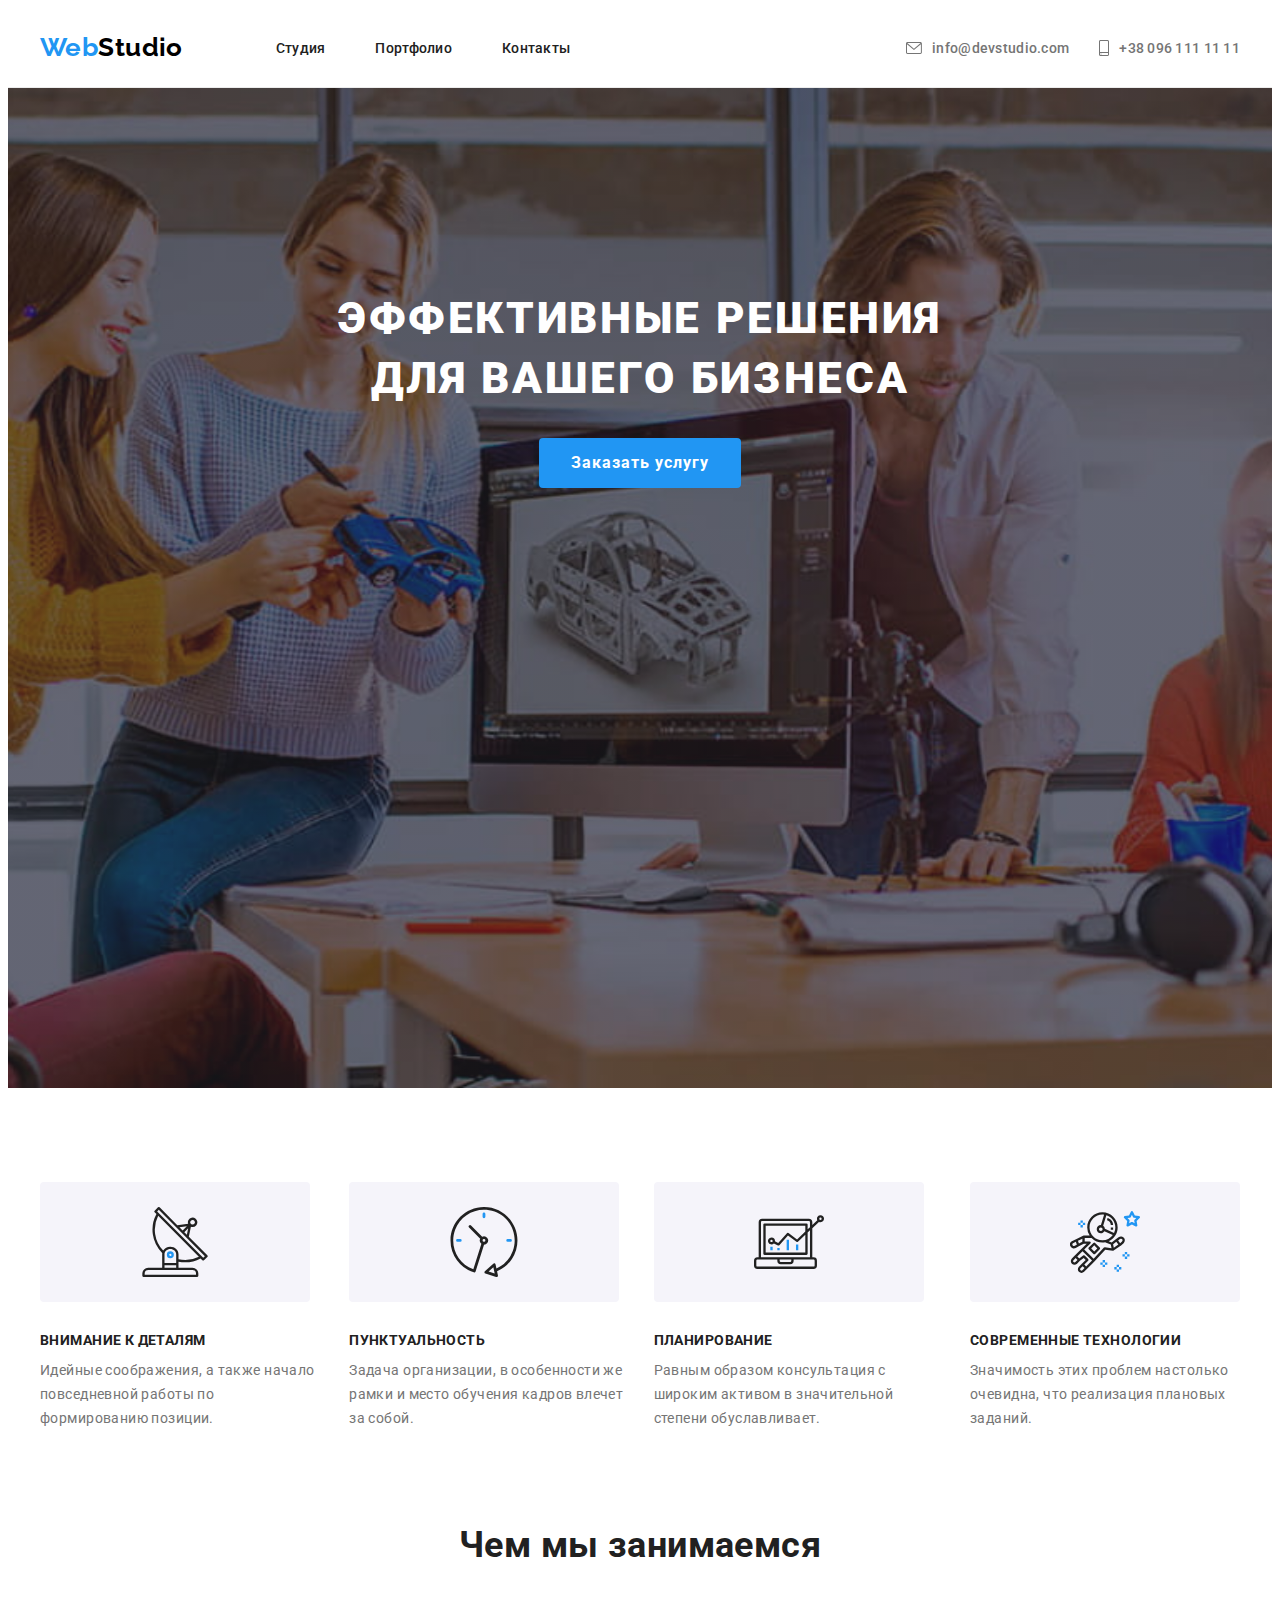
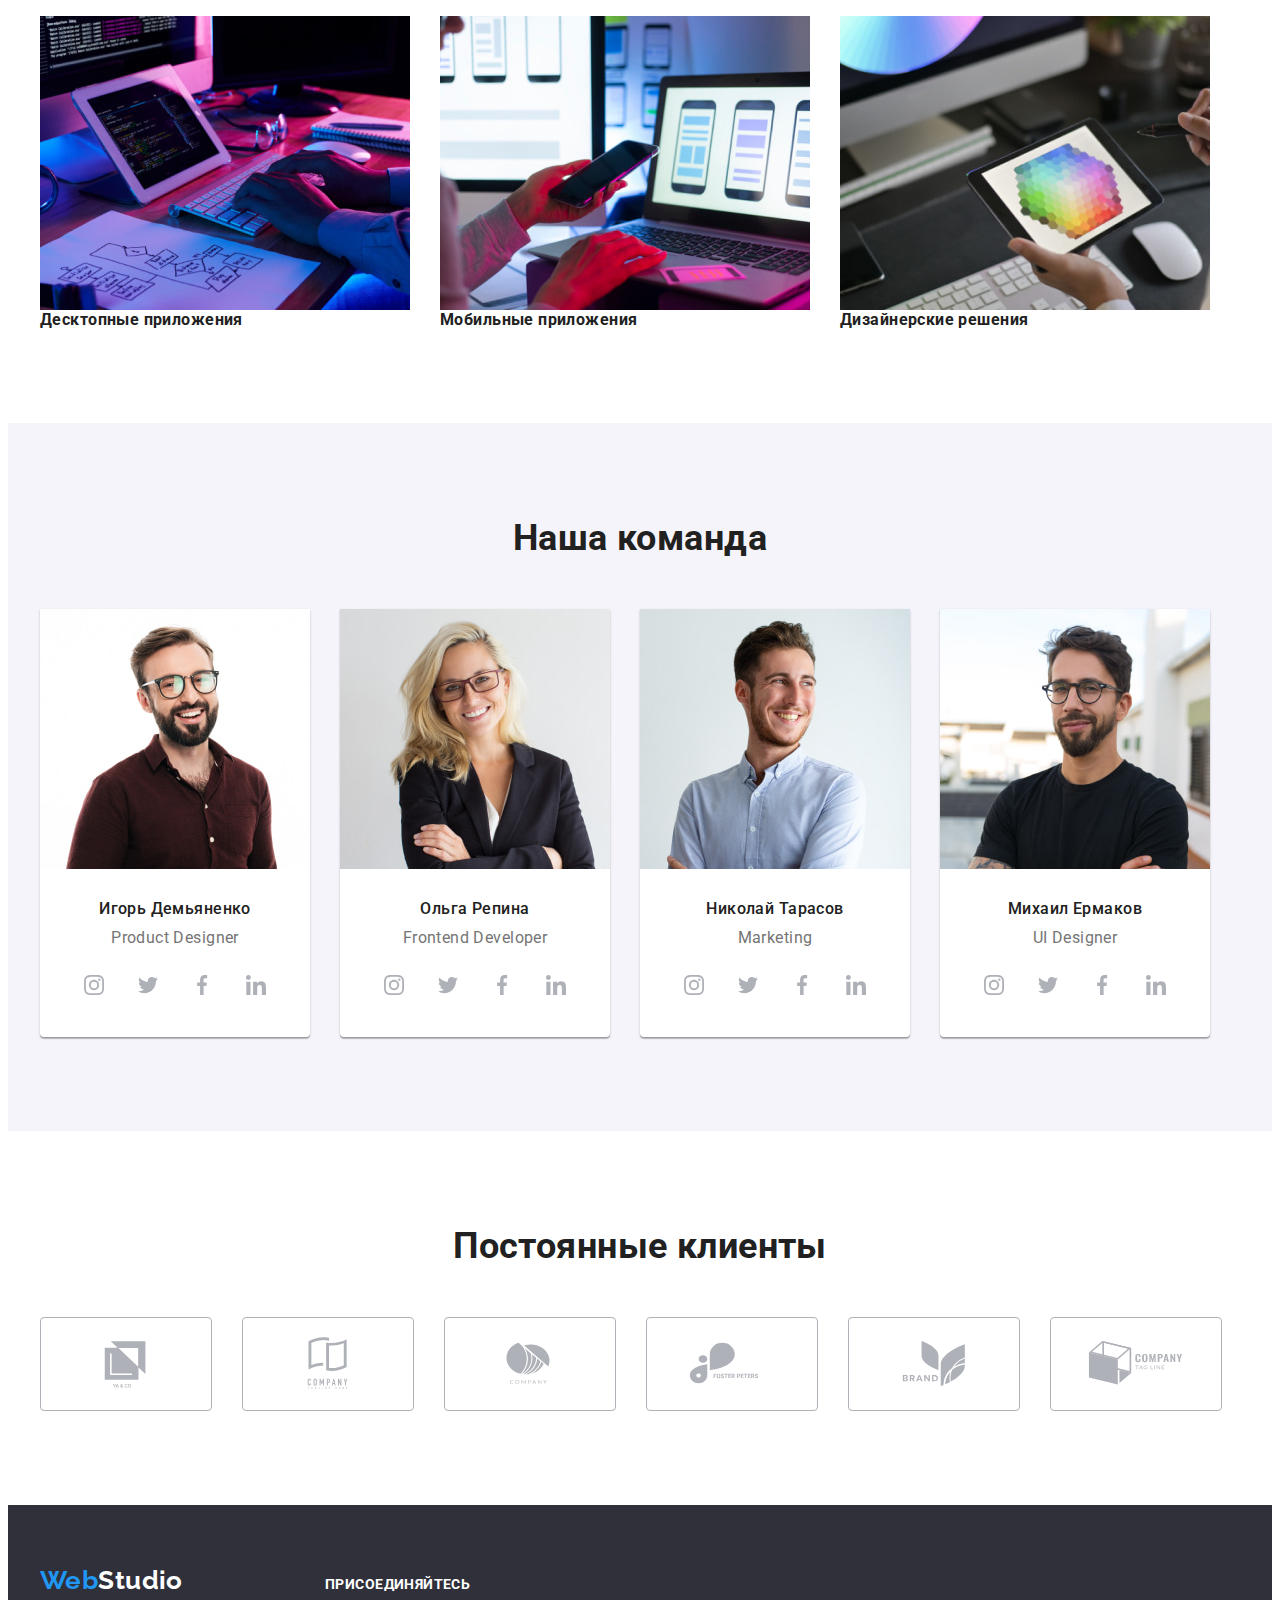
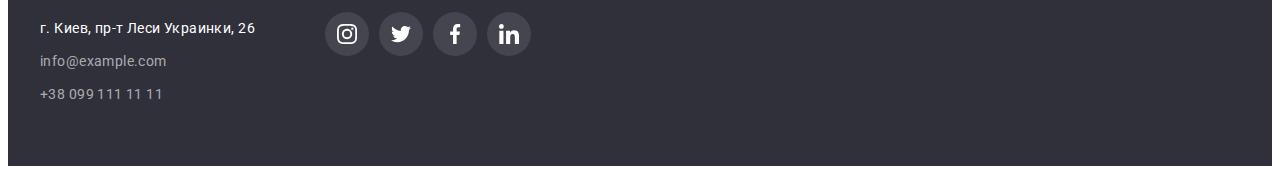
==== commit 4d4576f7: "Add info sumtitle" ====
--- a/index.html
+++ b/index.html
@@ -26,7 +26,7 @@
 
         <ul class="header-list list">
           <li class="header-item">
-            <a class="header-link link header-link-current" href="./index.html">Студия</a>
+            <a class="header-link link current" href="./index.html">Студия</a>
           </li>
           <li class="header-item">
             <a class="header-link link" href="./portfolio.html">Портфолио</a>
@@ -120,12 +120,15 @@
         <ul class="info-list list">
           <li class="info-item">
             <img src="./images/about/box1.jpg" alt="верстка проекта" width="370" class="img link" />
+            <h3 class="info-subtitle">Десктопные приложения</h3>
           </li>
           <li class="info-item">
             <img src="./images/about/box2.jpg" alt="дизайн странички на телефоне" width="370" class="img link" />
+            <h3 class="info-subtitle">Мобильные приложения</h3>
           </li>
           <li class="info-item">
             <img src="./images/about/box3.jpg" alt="диаграмма цветовой гаммы" width="370" class="img link" />
+            <h3 class="info-subtitle">Дизайнерские решения</h3>
           </li>
         </ul>
       </div>
--- a/css/styles.css
+++ b/css/styles.css
@@ -172,6 +172,7 @@
 
 .contacts {
   display: flex;
+  align-items: center;
   gap: 30px;
 }
 
@@ -209,7 +210,6 @@
   color: var(--descr-txt-cl);
   padding-top: 32px;
   padding-bottom: 31px;
-  display: block;
 }
 
 .contacts-mail:hover,
@@ -226,7 +226,6 @@
   color: var(--descr-txt-cl);
   padding-top: 32px;
   padding-bottom: 31px;
-  display: block;
 }
 
 .contacts-phone:hover,
@@ -478,7 +477,6 @@
   text-transform: uppercase;
   color: var(--white-txt-cl);
   margin-bottom: 20px;
-
 }
 
 .switch-list {
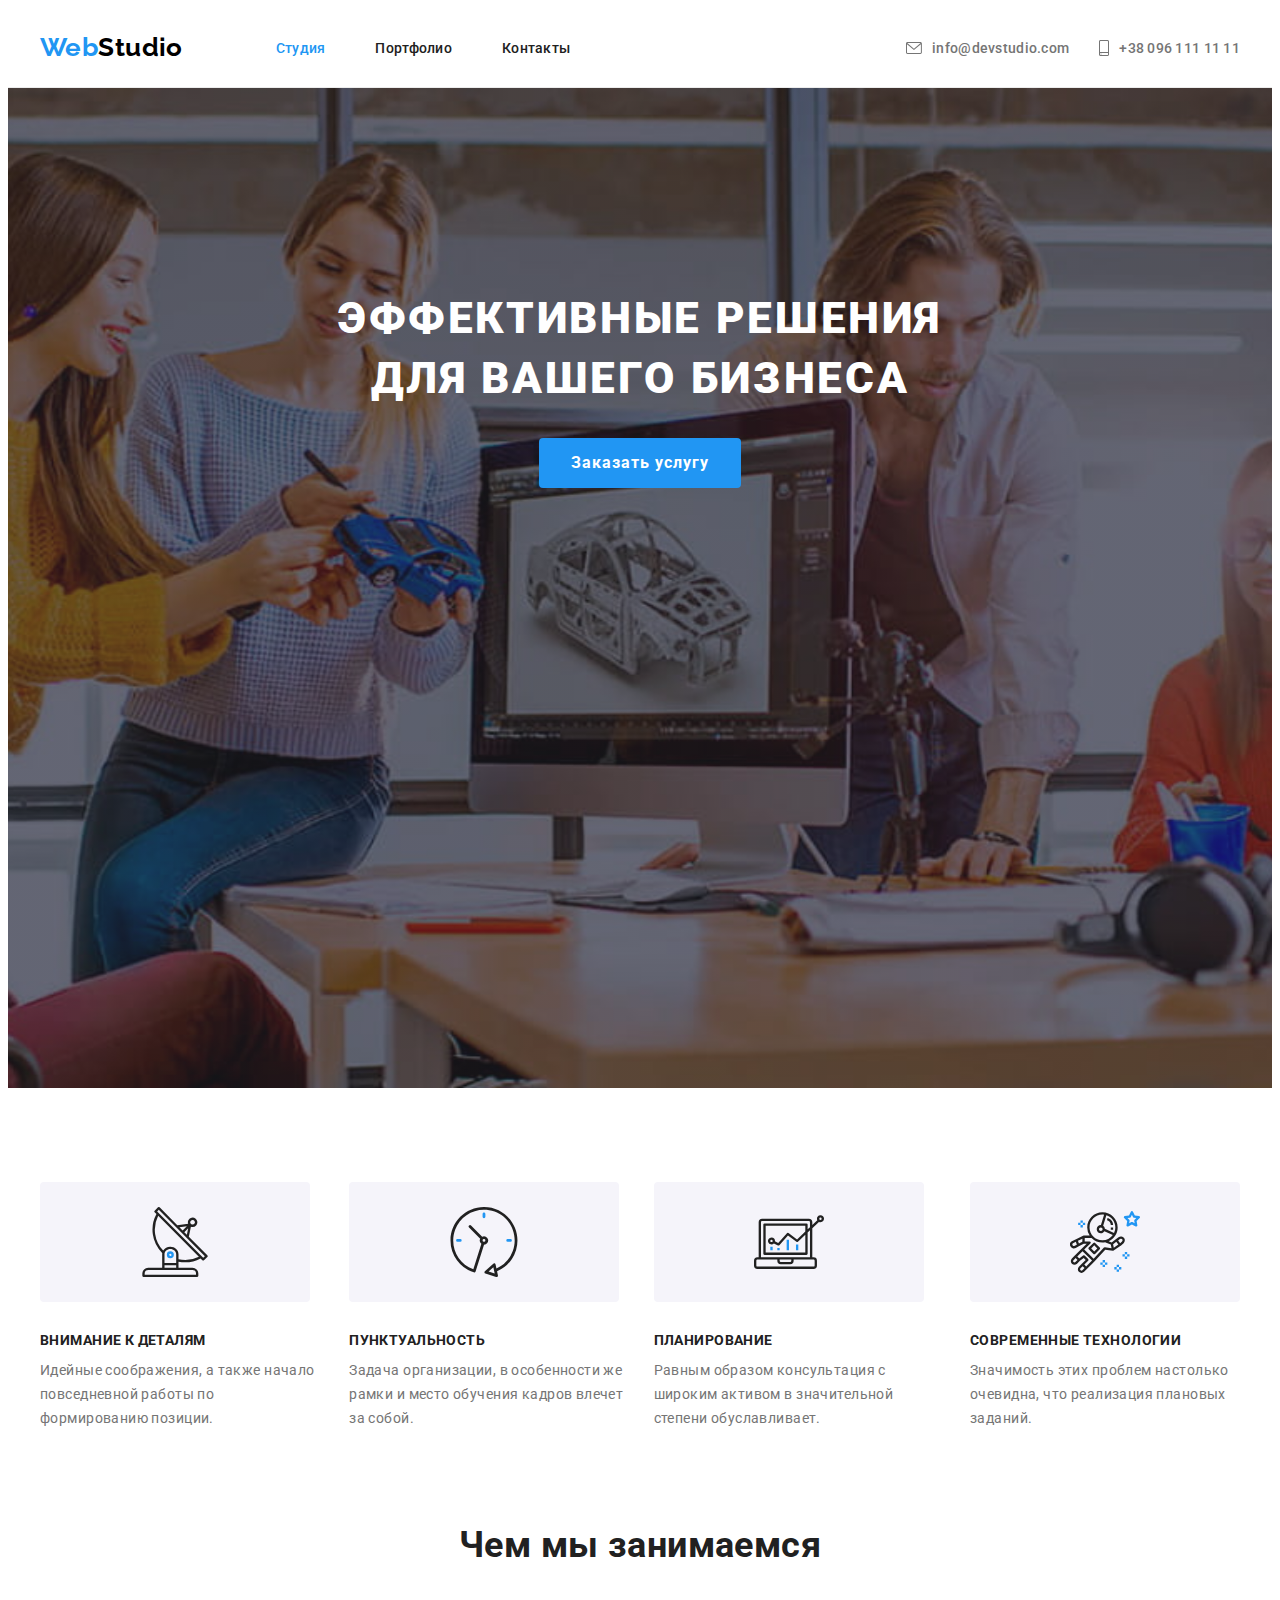
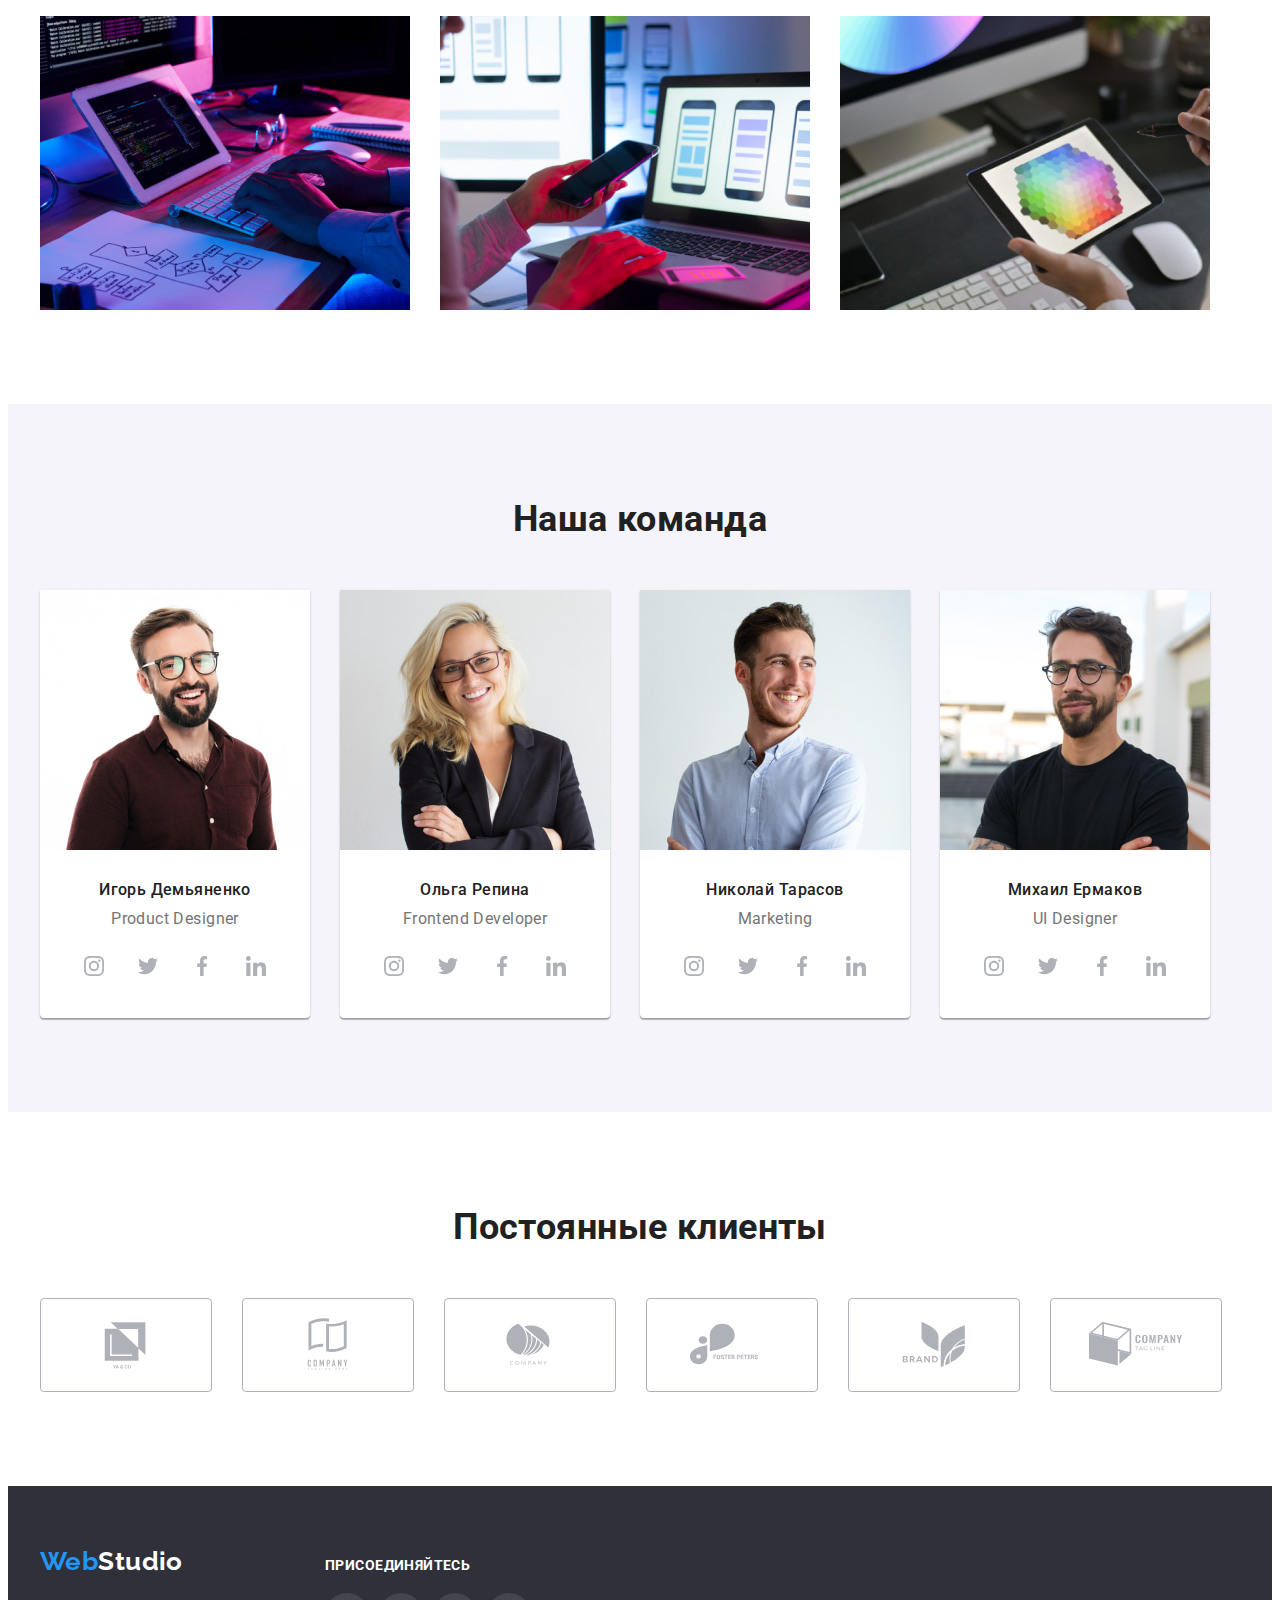
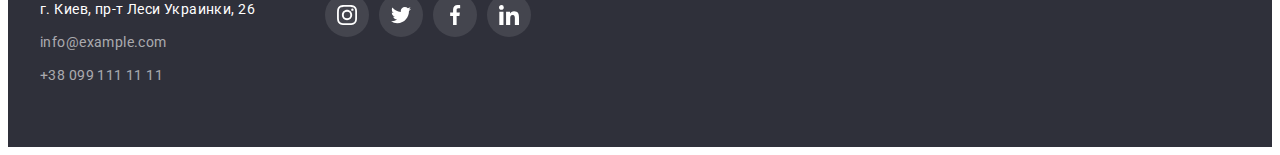
==== commit 8a459460: "Update" ====
--- a/index.html
+++ b/index.html
@@ -1,399 +1,596 @@
 <!DOCTYPE html>
 <html lang="ru">
-
-<head>
-  <meta charset="UTF-8" />
-  <meta http-equiv="X-UA-Compatible" content="IE=edge" />
-  <meta name="viewport" content="width=device-width, initial-scale=1.0" />
-  <title>Студия</title>
-  <link rel="preconnect" href="https://fonts.googleapis.com" />
-  <link rel="preconnect" href="https://fonts.gstatic.com" crossorigin />
-  <link href="https://fonts.googleapis.com/css2?family=Raleway:wght@700&family=Roboto:wght@400;500;700;900&display=swap"
-    rel="stylesheet" />
-  <!-- Normalize start -->
-  <link rel="stylesheet" href="https://cdnjs.cloudflare.com/ajax/libs/modern-normalize/1.1.0/modern-normalize.min.css"
-    integrity="sha512-wpPYUAdjBVSE4KJnH1VR1HeZfpl1ub8YT/NKx4PuQ5NmX2tKuGu6U/JRp5y+Y8XG2tV+wKQpNHVUX03MfMFn9Q=="
-    crossorigin="anonymous" referrerpolicy="no-referrer" />
-  <!-- Normalize end -->
-  <link rel="stylesheet" href="./css/styles.css" />
-</head>
-
-<body>
-  <header class="header">
-    <div class="container header-container">
-      <nav class="header-nav">
-        <a class="logo link" href="./index.html"><span class="web">Web</span>Studio</a>
-
-        <ul class="header-list list">
-          <li class="header-item">
-            <a class="header-link link current" href="./index.html">Студия</a>
+  <head>
+    <meta charset="UTF-8" />
+    <meta http-equiv="X-UA-Compatible" content="IE=edge" />
+    <meta name="viewport" content="width=device-width, initial-scale=1.0" />
+    <title>Студия</title>
+    <link rel="preconnect" href="https://fonts.googleapis.com" />
+    <link rel="preconnect" href="https://fonts.gstatic.com" crossorigin />
+    <link
+      href="https://fonts.googleapis.com/css2?family=Raleway:wght@700&family=Roboto:wght@400;500;700;900&display=swap"
+      rel="stylesheet"
+    />
+    <!-- Normalize start -->
+    <link
+      rel="stylesheet"
+      href="https://cdnjs.cloudflare.com/ajax/libs/modern-normalize/1.1.0/modern-normalize.min.css"
+      integrity="sha512-wpPYUAdjBVSE4KJnH1VR1HeZfpl1ub8YT/NKx4PuQ5NmX2tKuGu6U/JRp5y+Y8XG2tV+wKQpNHVUX03MfMFn9Q=="
+      crossorigin="anonymous"
+      referrerpolicy="no-referrer"
+    />
+    <!-- Normalize end -->
+    <link rel="stylesheet" href="./css/styles.css" />
+  </head>
+
+  <body>
+    <header class="header">
+      <div class="container header-container">
+        <nav class="header-nav">
+          <a class="logo link" href="./index.html"><span class="web">Web</span>Studio</a>
+
+          <ul class="header-list list">
+            <li class="header-item">
+              <a class="header-link link current" href="./index.html">Студия</a>
+            </li>
+            <li class="header-item">
+              <a class="header-link link" href="./portfolio.html">Портфолио</a>
+            </li>
+            <li class="header-item">
+              <a class="header-link link" href="/">Контакты</a>
+            </li>
+          </ul>
+        </nav>
+
+        <ul class="contacts list">
+          <li class="contacts-item">
+            <a class="contacts-mail contacts-link link" href="mailto:info@devstudio.com"
+              ><svg class="mail-icon icon">
+                <use href="./images/icons.svg#envelope"></use></svg
+              >info@devstudio.com</a
+            >
           </li>
-          <li class="header-item">
-            <a class="header-link link" href="./portfolio.html">Портфолио</a>
-          </li>
-          <li class="header-item">
-            <a class="header-link link" href="/">Контакты</a>
-          </li>
-        </ul>
-      </nav>
-
-      <ul class="contacts list">
-        <li class="contacts-item">
-          <a class="contacts-mail contacts-link link" href="mailto:info@devstudio.com"><svg class="mail-icon icon">
-              <use href="./images/icons.svg#envelope"></use>
-            </svg>info@devstudio.com</a>
-        </li>
-        <li class="contacts-item">
-          <a class="contacts-phone contacts-link link" href="tel:+380961111111"><svg class="phone-icon icon">
-              <use href="./images/icons.svg#smartphone"></use>
-            </svg>+38 096 111 11 11</a>
-        </li>
-      </ul>
-    </div>
-  </header>
-
-  <main>
-    <section class="hero-section overlay">
-      <div class="container">
-        <h1 class="hero-title">Эффективные решения для вашего бизнеса</h1>
-        <button class="hero-btn btn" type="button">Заказать услугу</button>
-      </div>
-    </section>
-
-    <section class="feature section">
-      <div class="container feature-container">
-        <!-- Скрытый заголовок-->
-        <h2 class="visually-hidden">Особенности</h2>
-        <ul class="feature-list list">
-          <li class="feature-item">
-            <div class="thumb">
-              <svg class="feature-icons" width="70" height="70">
-                <use href="./images/icons.svg#antenna"></use>
-              </svg>
-            </div>
-            <h3 class="feature-title link">Внимание к деталям</h3>
-            <p class="feature-descr">
-              Идейные соображения, а также начало повседневной работы по формированию позиции.
-            </p>
-          </li>
-          <li class="feature-item">
-            <div class="thumb">
-              <svg class="feature-icons" width="70" height="70">
-                <use href="./images/icons.svg#clock"></use>
-              </svg>
-            </div>
-            <h3 class="feature-title link">Пунктуальность</h3>
-            <p class="feature-descr">
-              Задача организации, в особенности же рамки и место обучения кадров влечет за собой.
-            </p>
-          </li>
-          <li class="feature-item">
-            <div class="thumb">
-              <svg class="feature-icons" width="70" height="70">
-                <use href="./images/icons.svg#diagram"></use>
-              </svg>
-            </div>
-            <h3 class="feature-title link">Планирование</h3>
-            <p class="feature-descr">
-              Равным образом консультация с широким активом в значительной степени обуславливает.
-            </p>
-          </li>
-          <li class="feature-item">
-            <div class="thumb">
-              <svg class="feature-icons" width="70" height="70">
-                <use href="./images/icons.svg#astronaut"></use>
-              </svg>
-            </div>
-            <h3 class="feature-title link">Современные технологии</h3>
-            <p class="feature-descr">
-              Значимость этих проблем настолько очевидна, что реализация плановых заданий.
-            </p>
+          <li class="contacts-item">
+            <a class="contacts-phone contacts-link link" href="tel:+380961111111"
+              ><svg class="phone-icon icon">
+                <use href="./images/icons.svg#smartphone"></use></svg
+              >+38 096 111 11 11</a
+            >
           </li>
         </ul>
       </div>
-    </section>
-
-    <section class="info section">
-      <div class="container">
-        <h2 class="info-title title">Чем мы занимаемся</h2>
-
-        <ul class="info-list list">
-          <li class="info-item">
-            <img src="./images/about/box1.jpg" alt="верстка проекта" width="370" class="img link" />
-            <h3 class="info-subtitle">Десктопные приложения</h3>
-          </li>
-          <li class="info-item">
-            <img src="./images/about/box2.jpg" alt="дизайн странички на телефоне" width="370" class="img link" />
-            <h3 class="info-subtitle">Мобильные приложения</h3>
-          </li>
-          <li class="info-item">
-            <img src="./images/about/box3.jpg" alt="диаграмма цветовой гаммы" width="370" class="img link" />
-            <h3 class="info-subtitle">Дизайнерские решения</h3>
-          </li>
-        </ul>
+    </header>
+
+    <main>
+      <section class="hero-section overlay">
+        <div class="container">
+          <h1 class="hero-title">Эффективные решения для вашего бизнеса</h1>
+          <button class="hero-btn btn" type="button">Заказать услугу</button>
+        </div>
+      </section>
+
+      <section class="feature section">
+        <div class="container feature-container">
+          <!-- Скрытый заголовок-->
+          <h2 class="visually-hidden">Особенности</h2>
+          <ul class="feature-list list">
+            <li class="feature-item">
+              <div class="thumb">
+                <svg class="feature-icons" width="70" height="70">
+                  <use href="./images/icons.svg#antenna"></use>
+                </svg>
+              </div>
+              <h3 class="feature-title link">Внимание к деталям</h3>
+              <p class="feature-descr">
+                Идейные соображения, а также начало повседневной работы по формированию позиции.
+              </p>
+            </li>
+            <li class="feature-item">
+              <div class="thumb">
+                <svg class="feature-icons" width="70" height="70">
+                  <use href="./images/icons.svg#clock"></use>
+                </svg>
+              </div>
+              <h3 class="feature-title link">Пунктуальность</h3>
+              <p class="feature-descr">
+                Задача организации, в особенности же рамки и место обучения кадров влечет за собой.
+              </p>
+            </li>
+            <li class="feature-item">
+              <div class="thumb">
+                <svg class="feature-icons" width="70" height="70">
+                  <use href="./images/icons.svg#diagram"></use>
+                </svg>
+              </div>
+              <h3 class="feature-title link">Планирование</h3>
+              <p class="feature-descr">
+                Равным образом консультация с широким активом в значительной степени обуславливает.
+              </p>
+            </li>
+            <li class="feature-item">
+              <div class="thumb">
+                <svg class="feature-icons" width="70" height="70">
+                  <use href="./images/icons.svg#astronaut"></use>
+                </svg>
+              </div>
+              <h3 class="feature-title link">Современные технологии</h3>
+              <p class="feature-descr">
+                Значимость этих проблем настолько очевидна, что реализация плановых заданий.
+              </p>
+            </li>
+          </ul>
+        </div>
+      </section>
+
+      <section class="info section">
+        <div class="container">
+          <h2 class="info-title title">Чем мы занимаемся</h2>
+
+          <ul class="info-list list">
+            <li class="info-item">
+              <img
+                src="./images/about/box1.jpg"
+                alt="верстка проекта"
+                width="370"
+                class="img link"
+              />
+            </li>
+            <li class="info-item">
+              <img
+                src="./images/about/box2.jpg"
+                alt="дизайн странички на телефоне"
+                width="370"
+                class="img link"
+              />
+            </li>
+            <li class="info-item">
+              <img
+                src="./images/about/box3.jpg"
+                alt="диаграмма цветовой гаммы"
+                width="370"
+                class="img link"
+              />
+            </li>
+          </ul>
+        </div>
+      </section>
+
+      <section class="team section">
+        <div class="container">
+          <h2 class="team-title title">Наша команда</h2>
+          <ul class="team-list list">
+            <li class="team-card">
+              <img
+                src="./images/team/imgigor.jpg"
+                alt="Игорь Демьяненко дизайнер"
+                width="270"
+                class="avatar link"
+              />
+              <div class="team-name">
+                <h3 class="team-subtitle">Игорь Демьяненко</h3>
+                <p class="team-descr" lang="en">Product Designer</p>
+                <ul class="socials list">
+                  <li class="socials-item">
+                    <a
+                      class="socials-link link"
+                      href=""
+                      target="_blank"
+                      rel="noopener noreferrer"
+                      aria-label="instagram"
+                    >
+                      <svg class="socials-icon" width="20" height="20">
+                        <use href="./images/icons.svg#instagram"></use>
+                      </svg>
+                    </a>
+                  </li>
+                  <li class="socials-item">
+                    <a
+                      class="socials-link link"
+                      href=""
+                      target="_blank"
+                      rel="noopener noreferrer"
+                      aria-label="twitter"
+                    >
+                      <svg class="socials-icon" width="20" height="20">
+                        <use href="./images/icons.svg#twitter"></use>
+                      </svg>
+                    </a>
+                  </li>
+                  <li class="socials-item">
+                    <a
+                      class="socials-link link"
+                      href=""
+                      target="_blank"
+                      rel="noopener noreferrer"
+                      aria-label="facebook"
+                    >
+                      <svg class="socials-icon" width="20" height="20">
+                        <use href="./images/icons.svg#facebook"></use>
+                      </svg>
+                    </a>
+                  </li>
+                  <li class="socials-item">
+                    <a
+                      class="socials-link link"
+                      href=""
+                      target="_blank"
+                      rel="noopener noreferrer"
+                      aria-label="linkedin"
+                    >
+                      <svg class="socials-icon" width="20" height="20">
+                        <use href="./images/icons.svg#linkedin"></use>
+                      </svg>
+                    </a>
+                  </li>
+                </ul>
+              </div>
+            </li>
+            <li class="team-card">
+              <img
+                src="./images/team/img.jpg"
+                alt="Ольга Репина фронтенд разработчик"
+                width="270"
+                class="avatar link"
+              />
+              <div class="team-name">
+                <h3 class="team-subtitle">Ольга Репина</h3>
+                <p class="team-descr" lang="en">Frontend Developer</p>
+                <ul class="socials list">
+                  <li class="socials-item">
+                    <a
+                      class="socials-link link"
+                      href=""
+                      target="_blank"
+                      rel="noopener noreferrer"
+                      aria-label="instagram"
+                    >
+                      <svg class="socials-icon" width="20" height="20">
+                        <use href="./images/icons.svg#instagram"></use>
+                      </svg>
+                    </a>
+                  </li>
+                  <li class="socials-item">
+                    <a
+                      class="socials-link link"
+                      href=""
+                      target="_blank"
+                      rel="noopener noreferrer"
+                      aria-label="twitter"
+                    >
+                      <svg class="socials-icon" width="20" height="20">
+                        <use href="./images/icons.svg#twitter"></use>
+                      </svg>
+                    </a>
+                  </li>
+                  <li class="socials-item">
+                    <a
+                      class="socials-link link"
+                      href=""
+                      target="_blank"
+                      rel="noopener noreferrer"
+                      aria-label="facebook"
+                    >
+                      <svg class="socials-icon" width="20" height="20">
+                        <use href="./images/icons.svg#facebook"></use>
+                      </svg>
+                    </a>
+                  </li>
+                  <li class="socials-item">
+                    <a
+                      class="socials-link link"
+                      href=""
+                      target="_blank"
+                      rel="noopener noreferrer"
+                      aria-label="linkedin"
+                    >
+                      <svg class="socials-icon" width="20" height="20">
+                        <use href="./images/icons.svg#linkedin"></use>
+                      </svg>
+                    </a>
+                  </li>
+                </ul>
+              </div>
+            </li>
+            <li class="team-card">
+              <img
+                src="./images/team/imgnikolas.jpg"
+                alt="Николай Тарасов маркетолог"
+                width="270"
+                class="avatar link"
+              />
+              <div class="team-name">
+                <h3 class="team-subtitle">Николай Тарасов</h3>
+                <p class="team-descr" lang="en">Marketing</p>
+                <ul class="socials list">
+                  <li class="socials-item">
+                    <a
+                      class="socials-link link"
+                      href=""
+                      target="_blank"
+                      rel="noopener noreferrer"
+                      aria-label="instagram"
+                    >
+                      <svg class="socials-icon" width="20" height="20">
+                        <use href="./images/icons.svg#instagram"></use>
+                      </svg>
+                    </a>
+                  </li>
+                  <li class="socials-item">
+                    <a
+                      class="socials-link link"
+                      href=""
+                      target="_blank"
+                      rel="noopener noreferrer"
+                      aria-label="twitter"
+                    >
+                      <svg class="socials-icon" width="20" height="20">
+                        <use href="./images/icons.svg#twitter"></use>
+                      </svg>
+                    </a>
+                  </li>
+                  <li class="socials-item">
+                    <a
+                      class="socials-link link"
+                      href=""
+                      target="_blank"
+                      rel="noopener noreferrer"
+                      aria-label="facebook"
+                    >
+                      <svg class="socials-icon" width="20" height="20">
+                        <use href="./images/icons.svg#facebook"></use>
+                      </svg>
+                    </a>
+                  </li>
+                  <li class="socials-item">
+                    <a
+                      class="socials-link link"
+                      href=""
+                      target="_blank"
+                      rel="noopener noreferrer"
+                      aria-label="linkedin"
+                    >
+                      <svg class="socials-icon" width="20" height="20">
+                        <use href="./images/icons.svg#linkedin"></use>
+                      </svg>
+                    </a>
+                  </li>
+                </ul>
+              </div>
+            </li>
+            <li class="team-card">
+              <img
+                src="./images/team/imgmihail.jpg"
+                alt="Михаил Ермаков UI-дизайнер"
+                width="270"
+                class="avatar link"
+              />
+              <div class="team-name">
+                <h3 class="team-subtitle">Михаил Ермаков</h3>
+                <p class="team-descr" lang="en">UI Designer</p>
+                <ul class="socials list">
+                  <li class="socials-item">
+                    <a
+                      class="socials-link link"
+                      href=""
+                      target="_blank"
+                      rel="noopener noreferrer"
+                      aria-label="instagram"
+                    >
+                      <svg class="socials-icon" width="20" height="20">
+                        <use href="./images/icons.svg#instagram"></use>
+                      </svg>
+                    </a>
+                  </li>
+                  <li class="socials-item">
+                    <a
+                      class="socials-link link"
+                      href=""
+                      target="_blank"
+                      rel="noopener noreferrer"
+                      aria-label="twitter"
+                    >
+                      <svg class="socials-icon" width="20" height="20">
+                        <use href="./images/icons.svg#twitter"></use>
+                      </svg>
+                    </a>
+                  </li>
+                  <li class="socials-item">
+                    <a
+                      class="socials-link link"
+                      href=""
+                      target="_blank"
+                      rel="noopener noreferrer"
+                      aria-label="facebook"
+                    >
+                      <svg class="socials-icon" width="20" height="20">
+                        <use href="./images/icons.svg#facebook"></use>
+                      </svg>
+                    </a>
+                  </li>
+                  <li class="socials-item">
+                    <a
+                      class="socials-link link"
+                      href=""
+                      target="_blank"
+                      rel="noopener noreferrer"
+                      aria-label="linkedin"
+                    >
+                      <svg class="socials-icon" width="20" height="20">
+                        <use href="./images/icons.svg#linkedin"></use>
+                      </svg>
+                    </a>
+                  </li>
+                </ul>
+              </div>
+            </li>
+          </ul>
+        </div>
+      </section>
+      <section class="clients section">
+        <div class="container">
+          <h2 class="clients-title title">Постоянные клиенты</h2>
+          <ul class="clients-list list">
+            <li class="clients-item">
+              <a
+                class="clients-link link"
+                href=""
+                target="_blank"
+                rel="noopener noreferrer"
+                aria-label="компания YA&CO"
+              >
+                <svg class="clients-icon" width="106" height="60">
+                  <use href="./images/icons.svg#logo1"></use></svg
+              ></a>
+            </li>
+            <li class="clients-item">
+              <a
+                class="clients-link link"
+                href=""
+                target="_blank"
+                rel="noopener noreferrer"
+                aria-label="компания Tagline Here"
+              >
+                <svg class="clients-icon" width="106" height="60">
+                  <use href="./images/icons.svg#logo2"></use></svg
+              ></a>
+            </li>
+            <li class="clients-item">
+              <a
+                class="clients-link link"
+                href=""
+                target="_blank"
+                rel="noopener noreferrer"
+                aria-label="компания Company"
+              >
+                <svg class="clients-icon" width="106" height="60">
+                  <use href="./images/icons.svg#logo3"></use></svg
+              ></a>
+            </li>
+            <li class="clients-item">
+              <a
+                class="clients-link link"
+                href=""
+                target="_blank"
+                rel="noopener noreferrer"
+                aria-label="компания Foster Peters"
+              >
+                <svg class="clients-icon" width="106" height="60">
+                  <use href="./images/icons.svg#logo4"></use></svg
+              ></a>
+            </li>
+            <li class="clients-item">
+              <a
+                class="clients-link link"
+                href=""
+                target="_blank"
+                rel="noopener noreferrer"
+                aria-label="компания Brand"
+              >
+                <svg class="clients-icon" width="106" height="60">
+                  <use href="./images/icons.svg#logo5"></use></svg
+              ></a>
+            </li>
+            <li class="clients-item">
+              <a
+                class="clients-link link"
+                href=""
+                target="_blank"
+                rel="noopener noreferrer"
+                aria-label="компания Tagline"
+              >
+                <svg class="clients-icon" width="106" height="60">
+                  <use href="./images/icons.svg#logo6"></use></svg
+              ></a>
+            </li>
+          </ul>
+        </div>
+      </section>
+    </main>
+
+    <footer class="footer">
+      <div class="container footer-container">
+        <div class="footer-part">
+          <a class="footer-logo link" href="./index.html"><span class="web">Web</span>Studio</a>
+
+          <address class="footer-address">
+            <ul class="footer-list list">
+              <li class="footer-item">
+                <a
+                  class="footer-link link foot"
+                  href="http://www.google.com/maps/place"
+                  target="_blank"
+                  rel="noopener noreferre"
+                  >г. Киев, пр-т Леси Украинки, 26</a
+                >
+              </li>
+              <li class="footer-item">
+                <a class="footer-mail link foot" href="mailto:info@example.com">info@example.com</a>
+              </li>
+              <li class="footer-item">
+                <a class="footer-phone link foot" href="tel:+380991111111">+38 099 111 11 11</a>
+              </li>
+            </ul>
+          </address>
+        </div>
+
+        <div class="switch-footer">
+          <p class="switch-title">присоединяйтесь</p>
+          <ul class="switch-list list">
+            <li class="switch-item">
+              <a
+                class="switch-link link"
+                href=""
+                target="_blank"
+                rel="noopener noreferrer"
+                aria-label="instagram"
+              >
+                <svg class="switch-icon" width="20" height="20">
+                  <use href="./images/icons.svg#instagram"></use>
+                </svg>
+              </a>
+            </li>
+            <li class="switch-item">
+              <a
+                class="switch-link link"
+                href=""
+                target="_blank"
+                rel="noopener noreferrer"
+                aria-label="twitter"
+              >
+                <svg class="switch-icon" width="20" height="20">
+                  <use href="./images/icons.svg#twitter"></use>
+                </svg>
+              </a>
+            </li>
+            <li class="socials-item">
+              <a
+                class="switch-link link"
+                href=""
+                target="_blank"
+                rel="noopener noreferrer"
+                aria-label="facebook"
+              >
+                <svg class="switch-icon" width="20" height="20">
+                  <use href="./images/icons.svg#facebook"></use>
+                </svg>
+              </a>
+            </li>
+            <li class="socials-item">
+              <a
+                class="switch-link link"
+                href=""
+                target="_blank"
+                rel="noopener noreferrer"
+                aria-label="linkedin"
+              >
+                <svg class="switch-icon" width="20" height="20">
+                  <use href="./images/icons.svg#linkedin"></use>
+                </svg>
+              </a>
+            </li>
+          </ul>
+        </div>
       </div>
-    </section>
-
-    <section class="team section">
-      <div class="container">
-        <h2 class="team-title title">Наша команда</h2>
-        <ul class="team-list list">
-          <li class="team-card">
-            <img src="./images/team/imgigor.jpg" alt="Игорь Демьяненко дизайнер" width="270" class="avatar link" />
-            <div class="team-name">
-              <h3 class="team-subtitle">Игорь Демьяненко</h3>
-              <p class="team-descr" lang="en">Product Designer</p>
-              <ul class="socials list">
-                <li class="socials-item">
-                  <a class="socials-link link" href="" target="_blank" rel="noopener noreferrer" aria-label="instagram">
-                    <svg class="socials-icon" width="20" height="20">
-                      <use href="./images/icons.svg#instagram"></use>
-                    </svg>
-                  </a>
-                </li>
-                <li class="socials-item">
-                  <a class="socials-link link" href="" target="_blank" rel="noopener noreferrer" aria-label="twitter">
-                    <svg class="socials-icon" width="20" height="20">
-                      <use href="./images/icons.svg#twitter"></use>
-                    </svg>
-                  </a>
-                </li>
-                <li class="socials-item">
-                  <a class="socials-link link" href="" target="_blank" rel="noopener noreferrer" aria-label="facebook">
-                    <svg class="socials-icon" width="20" height="20">
-                      <use href="./images/icons.svg#facebook"></use>
-                    </svg>
-                  </a>
-                </li>
-                <li class="socials-item">
-                  <a class="socials-link link" href="" target="_blank" rel="noopener noreferrer" aria-label="linkedin">
-                    <svg class="socials-icon" width="20" height="20">
-                      <use href="./images/icons.svg#linkedin"></use>
-                    </svg>
-                  </a>
-                </li>
-              </ul>
-            </div>
-          </li>
-          <li class="team-card">
-            <img src="./images/team/img.jpg" alt="Ольга Репина фронтенд разработчик" width="270" class="avatar link" />
-            <div class="team-name">
-              <h3 class="team-subtitle">Ольга Репина</h3>
-              <p class="team-descr" lang="en">Frontend Developer</p>
-              <ul class="socials list">
-                <li class="socials-item">
-                  <a class="socials-link link" href="" target="_blank" rel="noopener noreferrer" aria-label="instagram">
-                    <svg class="socials-icon" width="20" height="20">
-                      <use href="./images/icons.svg#instagram"></use>
-                    </svg>
-                  </a>
-                </li>
-                <li class="socials-item">
-                  <a class="socials-link link" href="" target="_blank" rel="noopener noreferrer" aria-label="twitter">
-                    <svg class="socials-icon" width="20" height="20">
-                      <use href="./images/icons.svg#twitter"></use>
-                    </svg>
-                  </a>
-                </li>
-                <li class="socials-item">
-                  <a class="socials-link link" href="" target="_blank" rel="noopener noreferrer" aria-label="facebook">
-                    <svg class="socials-icon" width="20" height="20">
-                      <use href="./images/icons.svg#facebook"></use>
-                    </svg>
-                  </a>
-                </li>
-                <li class="socials-item">
-                  <a class="socials-link link" href="" target="_blank" rel="noopener noreferrer" aria-label="linkedin">
-                    <svg class="socials-icon" width="20" height="20">
-                      <use href="./images/icons.svg#linkedin"></use>
-                    </svg>
-                  </a>
-                </li>
-              </ul>
-            </div>
-          </li>
-          <li class="team-card">
-            <img src="./images/team/imgnikolas.jpg" alt="Николай Тарасов маркетолог" width="270" class="avatar link" />
-            <div class="team-name">
-              <h3 class="team-subtitle">Николай Тарасов</h3>
-              <p class="team-descr" lang="en">Marketing</p>
-              <ul class="socials list">
-                <li class="socials-item">
-                  <a class="socials-link link" href="" target="_blank" rel="noopener noreferrer" aria-label="instagram">
-                    <svg class="socials-icon" width="20" height="20">
-                      <use href="./images/icons.svg#instagram"></use>
-                    </svg>
-                  </a>
-                </li>
-                <li class="socials-item">
-                  <a class="socials-link link" href="" target="_blank" rel="noopener noreferrer" aria-label="twitter">
-                    <svg class="socials-icon" width="20" height="20">
-                      <use href="./images/icons.svg#twitter"></use>
-                    </svg>
-                  </a>
-                </li>
-                <li class="socials-item">
-                  <a class="socials-link link" href="" target="_blank" rel="noopener noreferrer" aria-label="facebook">
-                    <svg class="socials-icon" width="20" height="20">
-                      <use href="./images/icons.svg#facebook"></use>
-                    </svg>
-                  </a>
-                </li>
-                <li class="socials-item">
-                  <a class="socials-link link" href="" target="_blank" rel="noopener noreferrer" aria-label="linkedin">
-                    <svg class="socials-icon" width="20" height="20">
-                      <use href="./images/icons.svg#linkedin"></use>
-                    </svg>
-                  </a>
-                </li>
-              </ul>
-            </div>
-          </li>
-          <li class="team-card">
-            <img src="./images/team/imgmihail.jpg" alt="Михаил Ермаков UI-дизайнер" width="270" class="avatar link" />
-            <div class="team-name">
-              <h3 class="team-subtitle">Михаил Ермаков</h3>
-              <p class="team-descr" lang="en">UI Designer</p>
-              <ul class="socials list">
-                <li class="socials-item">
-                  <a class="socials-link link" href="" target="_blank" rel="noopener noreferrer" aria-label="instagram">
-                    <svg class="socials-icon" width="20" height="20">
-                      <use href="./images/icons.svg#instagram"></use>
-                    </svg>
-                  </a>
-                </li>
-                <li class="socials-item">
-                  <a class="socials-link link" href="" target="_blank" rel="noopener noreferrer" aria-label="twitter">
-                    <svg class="socials-icon" width="20" height="20">
-                      <use href="./images/icons.svg#twitter"></use>
-                    </svg>
-                  </a>
-                </li>
-                <li class="socials-item">
-                  <a class="socials-link link" href="" target="_blank" rel="noopener noreferrer" aria-label="facebook">
-                    <svg class="socials-icon" width="20" height="20">
-                      <use href="./images/icons.svg#facebook"></use>
-                    </svg>
-                  </a>
-                </li>
-                <li class="socials-item">
-                  <a class="socials-link link" href="" target="_blank" rel="noopener noreferrer" aria-label="linkedin">
-                    <svg class="socials-icon" width="20" height="20">
-                      <use href="./images/icons.svg#linkedin"></use>
-                    </svg>
-                  </a>
-                </li>
-              </ul>
-            </div>
-          </li>
-        </ul>
-      </div>
-    </section>
-    <section class="clients section">
-      <div class="container">
-        <h2 class="clients-title title">Постоянные клиенты</h2>
-        <ul class="clients-list list">
-          <li class="clients-item">
-            <a class="clients-link link" href="" target="_blank" rel="noopener noreferrer" aria-label="компания YA&CO">
-              <svg class="clients-icon" width="106" height="60">
-                <use href="./images/icons.svg#logo1"></use>
-              </svg></a>
-          </li>
-          <li class="clients-item">
-            <a class="clients-link link" href="" target="_blank" rel="noopener noreferrer"
-              aria-label="компания Tagline Here">
-              <svg class="clients-icon" width="106" height="60">
-                <use href="./images/icons.svg#logo2"></use>
-              </svg></a>
-          </li>
-          <li class="clients-item">
-            <a class="clients-link link" href="" target="_blank" rel="noopener noreferrer"
-              aria-label="компания Company">
-              <svg class="clients-icon" width="106" height="60">
-                <use href="./images/icons.svg#logo3"></use>
-              </svg></a>
-          </li>
-          <li class="clients-item">
-            <a class="clients-link link" href="" target="_blank" rel="noopener noreferrer"
-              aria-label="компания Foster Peters">
-              <svg class="clients-icon" width="106" height="60">
-                <use href="./images/icons.svg#logo4"></use>
-              </svg></a>
-          </li>
-          <li class="clients-item">
-            <a class="clients-link link" href="" target="_blank" rel="noopener noreferrer" aria-label="компания Brand">
-              <svg class="clients-icon" width="106" height="60">
-                <use href="./images/icons.svg#logo5"></use>
-              </svg></a>
-          </li>
-          <li class="clients-item">
-            <a class="clients-link link" href="" target="_blank" rel="noopener noreferrer"
-              aria-label="компания Tagline">
-              <svg class="clients-icon" width="106" height="60">
-                <use href="./images/icons.svg#logo6"></use>
-              </svg></a>
-          </li>
-        </ul>
-      </div>
-    </section>
-  </main>
-
-  <footer class="footer">
-    <div class="container footer-container">
-      <div class="footer-part">
-        <a class="footer-logo link" href="./index.html"><span class="web">Web</span>Studio</a>
-
-        <address class="footer-address">
-          <ul class="footer-list list">
-            <li class="footer-item">
-              <a class="footer-link link foot" href="http://www.google.com/maps/place" target="_blank"
-                rel="noopener noreferre">г. Киев, пр-т Леси Украинки, 26</a>
-            </li>
-            <li class="footer-item">
-              <a class="footer-mail link foot" href="mailto:info@example.com">info@example.com</a>
-            </li>
-            <li class="footer-item">
-              <a class="footer-phone link foot" href="tel:+380991111111">+38 099 111 11 11</a>
-            </li>
-          </ul>
-        </address>
-      </div>
-
-      <div class="switch-footer">
-        <p class="switch-title">присоединяйтесь</p>
-        <ul class="switch-list list">
-          <li class="switch-item">
-            <a class="switch-link link" href="" target="_blank" rel="noopener noreferrer" aria-label="instagram">
-              <svg class="switch-icon" width="20" height="20">
-                <use href="./images/icons.svg#instagram"></use>
-              </svg>
-            </a>
-          </li>
-          <li class="switch-item">
-            <a class="switch-link link" href="" target="_blank" rel="noopener noreferrer" aria-label="twitter">
-              <svg class="switch-icon" width="20" height="20">
-                <use href="./images/icons.svg#twitter"></use>
-              </svg>
-            </a>
-          </li>
-          <li class="socials-item">
-            <a class="switch-link link" href="" target="_blank" rel="noopener noreferrer" aria-label="facebook">
-              <svg class="switch-icon" width="20" height="20">
-                <use href="./images/icons.svg#facebook"></use>
-              </svg>
-            </a>
-          </li>
-          <li class="socials-item">
-            <a class="switch-link link" href="" target="_blank" rel="noopener noreferrer" aria-label="linkedin">
-              <svg class="switch-icon" width="20" height="20">
-                <use href="./images/icons.svg#linkedin"></use>
-              </svg>
-            </a>
-          </li>
-        </ul>
-      </div>
-    </div>
-  </footer>
-</body>
-
-</html>+    </footer>
+  </body>
+</html>
--- a/css/styles.css
+++ b/css/styles.css
@@ -20,6 +20,9 @@
   --border-card-cl: #eeeeee;
   --icon-bg-cl: #afb1b8;
   --dark-icon-bg-cl: rgba(255, 255, 255, 0.1);
+  --dark-dec-bg-cl: rgba(47, 48, 58, 0.8);
+
+  --timing-function: cubic-bezier(0.4, 0, 0.2, 1);
 }
 
 /* reset styles */
@@ -153,7 +156,6 @@
   letter-spacing: 0.02em;
   padding-top: 32px;
   padding-bottom: 31px;
-  display: block;
 }
 
 .header-link:hover,
@@ -161,7 +163,7 @@
   color: var(--accent-txt-cl);
 }
 
-.header-link-current {
+.current {
   color: var(--accent-txt-cl);
 }
 
